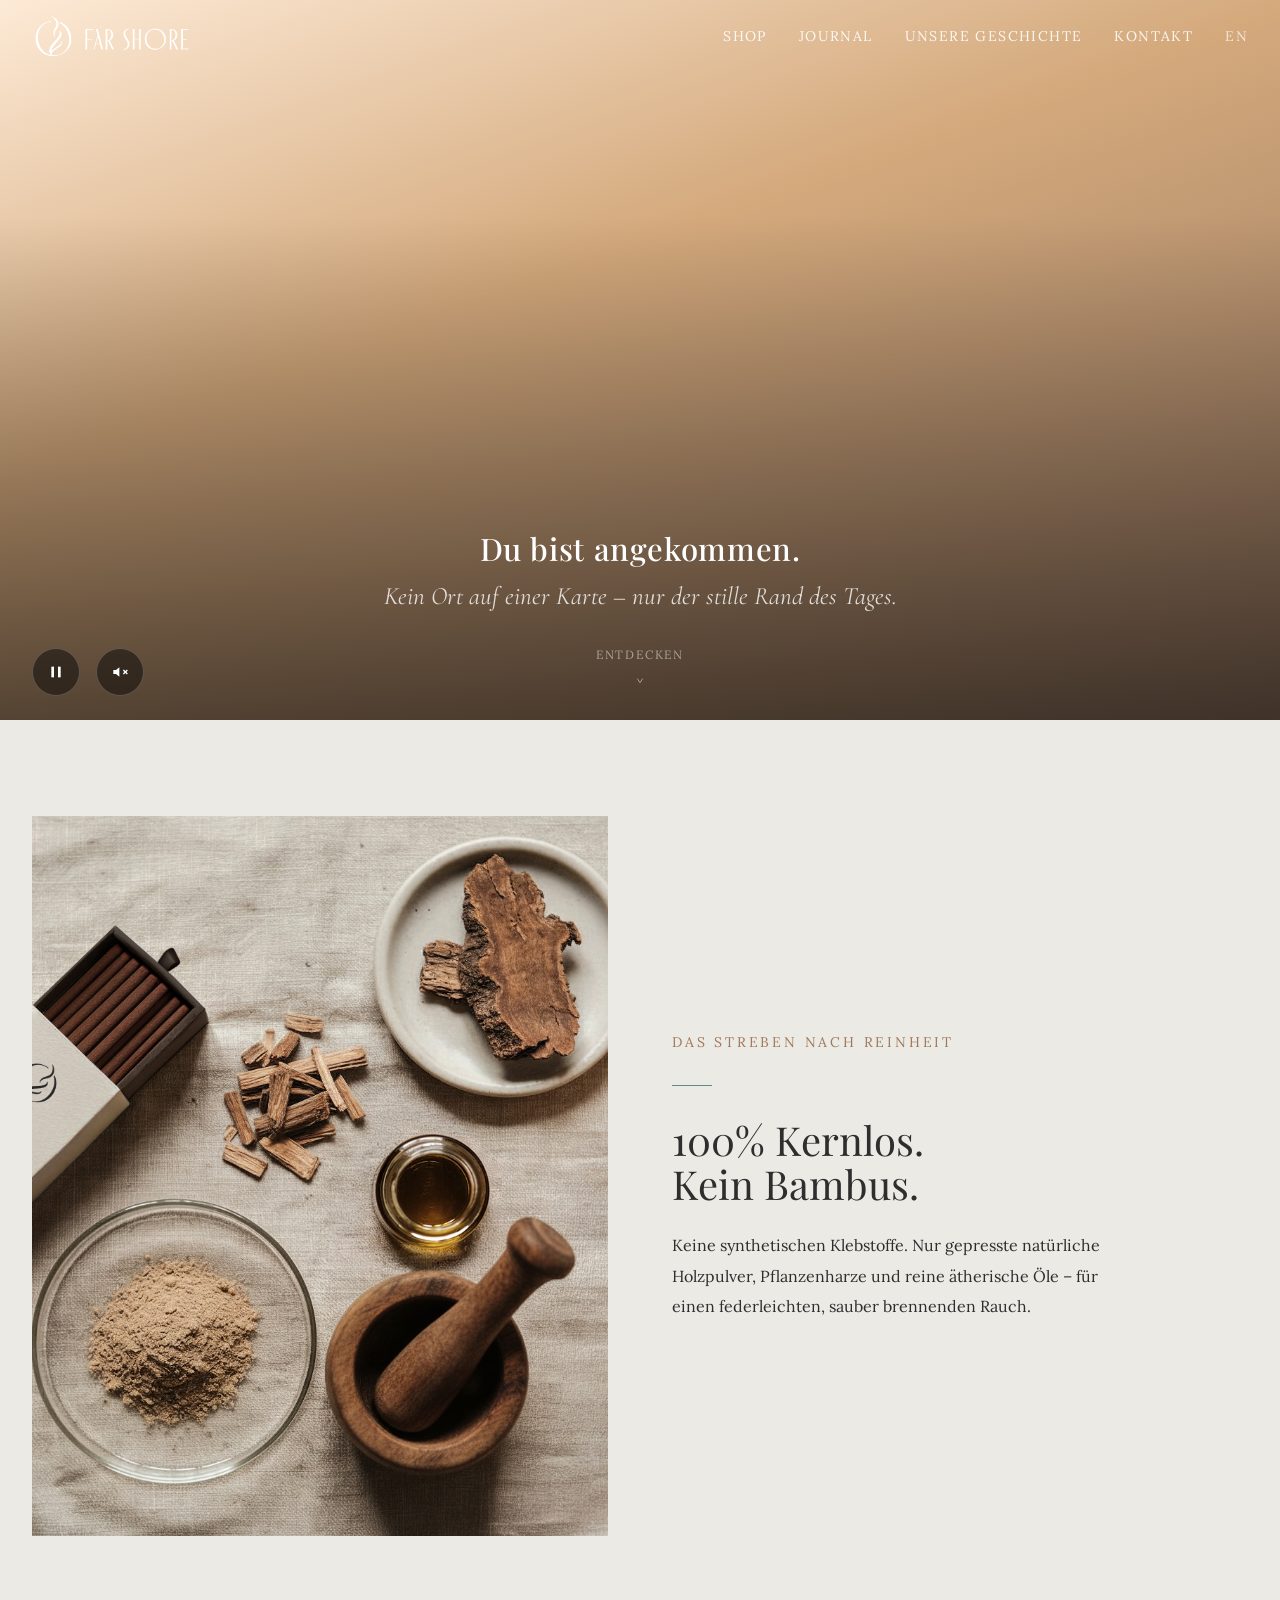
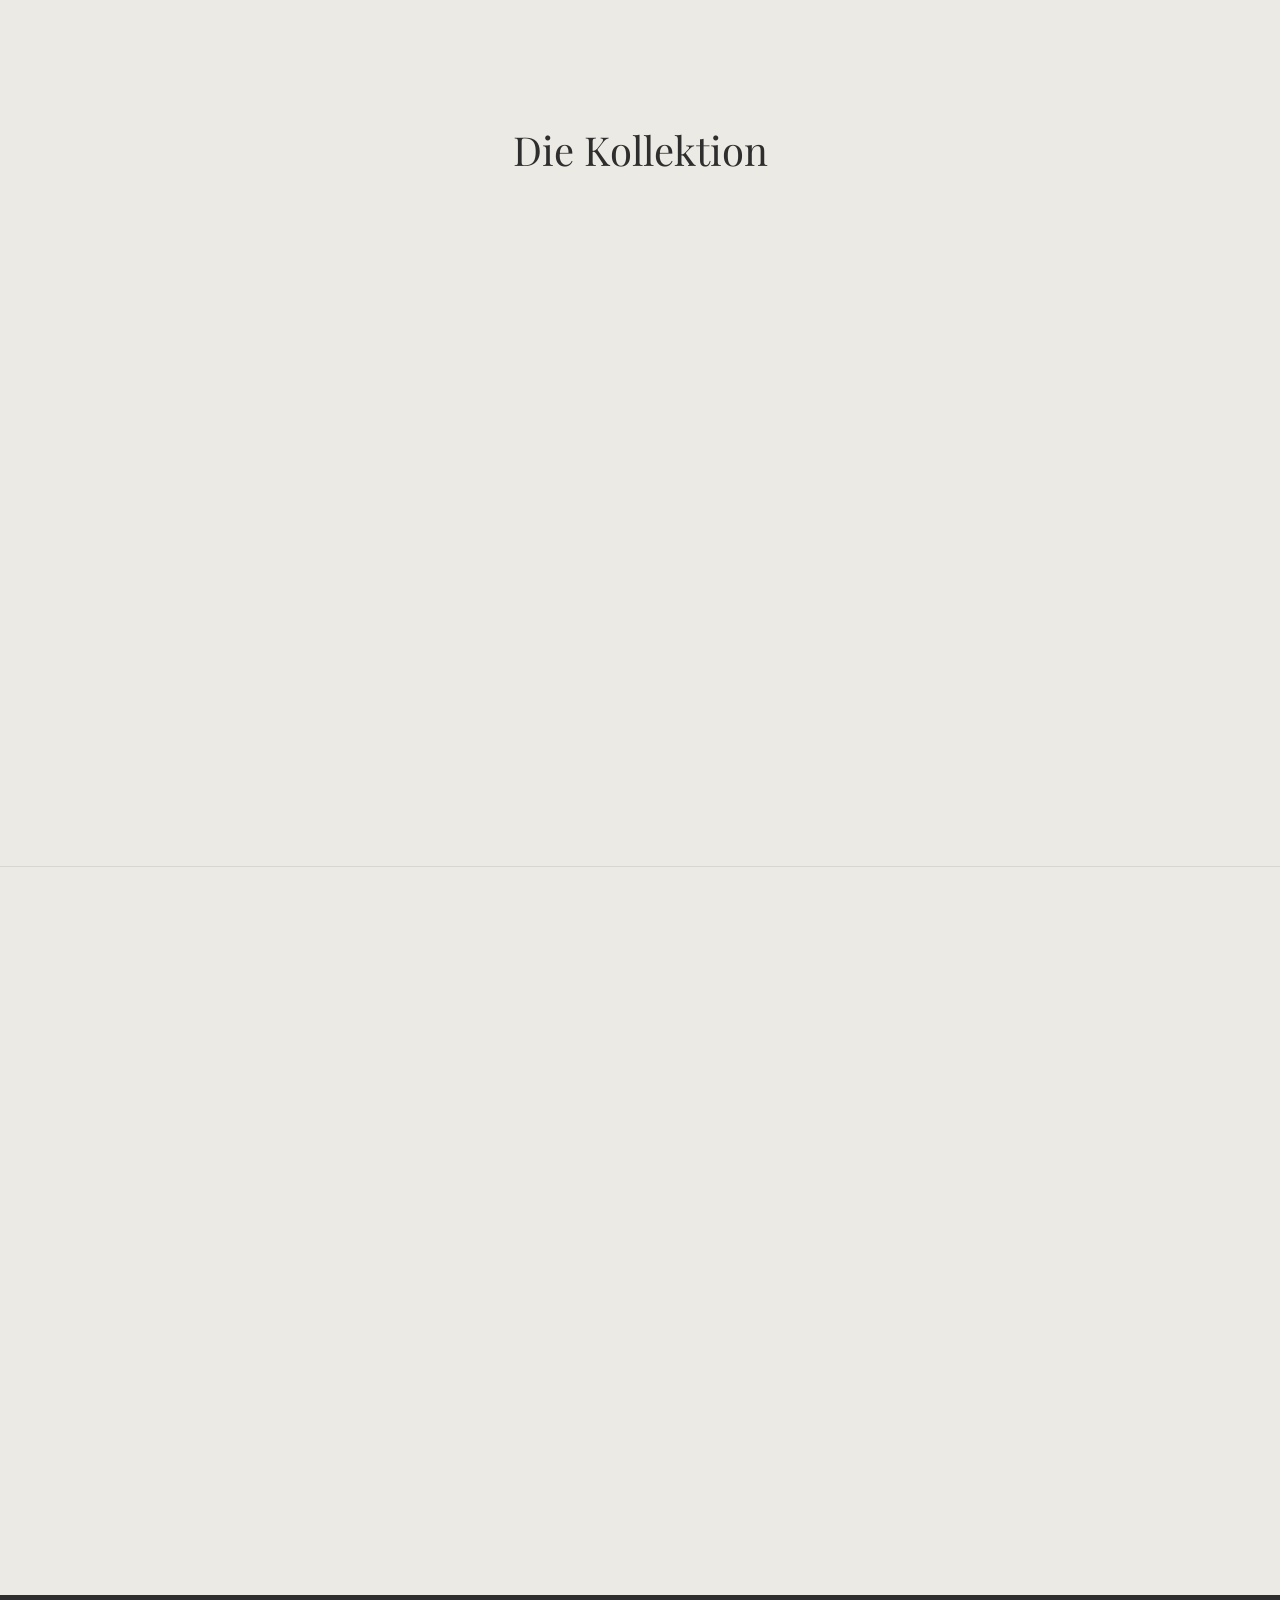
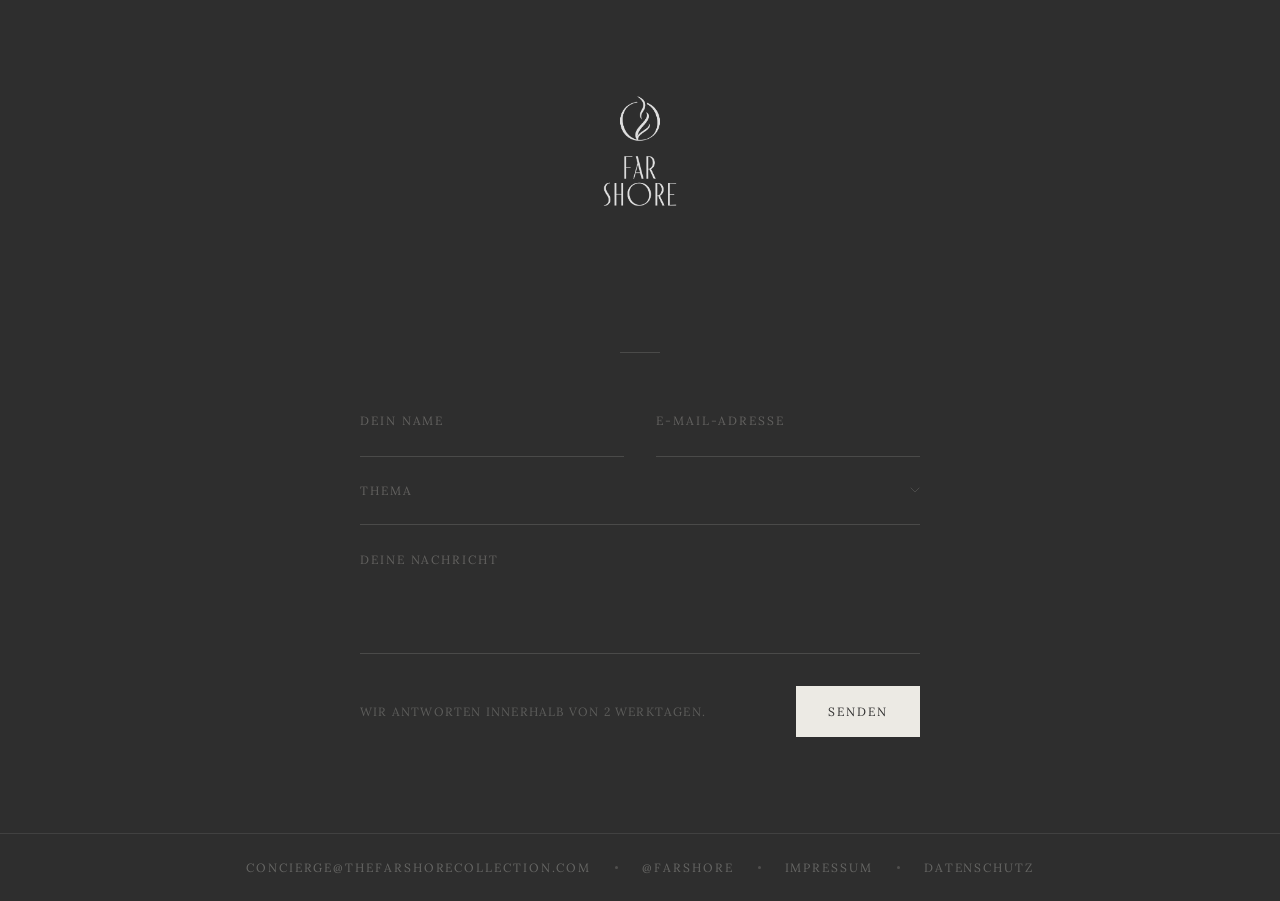
==== index.html @ d750b328 "Initial commit: The Far Shore Collection website Co-Authored-By: Claude Opus 5.5 <noreply@anthropic." ====
<!DOCTYPE html>
<html lang="de">
<head>
  <meta charset="UTF-8">
  <meta name="viewport" content="width=device-width, initial-scale=1.0">
  <meta name="description" content="Far Shore — Erstklassiges kernloses Naturräucherwerk. Eine 30-minütige Auszeit für den Geist.">
  <title>Far Shore — Luxus Naturräucherwerk</title>

  <!-- Favicon -->
  <link rel="icon" type="image/png" href="/images/logo/logo_symbol.png">

  <!-- Fonts -->
  <link rel="preconnect" href="https://fonts.googleapis.com">
  <link rel="preconnect" href="https://fonts.gstatic.com" crossorigin>
  <link href="https://fonts.googleapis.com/css2?family=Playfair+Display:ital,wght@0,400;0,500;1,400&family=Cormorant+Garamond:ital,wght@0,300;1,300;1,400&family=Lora:ital,wght@0,400;0,500;1,400&display=swap" rel="stylesheet">

  <!-- CSS -->
  <link rel="stylesheet" href="/css/reset.css">
  <link rel="stylesheet" href="/css/tokens.css">
  <link rel="stylesheet" href="/css/typography.css">
  <link rel="stylesheet" href="/css/layout.css">
  <link rel="stylesheet" href="/css/animations.css">
  <link rel="stylesheet" href="/css/nav.css?v=4">
  <link rel="stylesheet" href="/css/hero.css">
  <link rel="stylesheet" href="/css/ritual.css">
  <link rel="stylesheet" href="/css/collection.css">
  <link rel="stylesheet" href="/css/journal.css">
  <link rel="stylesheet" href="/css/contact.css">
  <link rel="stylesheet" href="/css/footer.css">
</head>
<body>

  <!-- ─────────────────────────────────────────
       NAV
  ───────────────────────────────────────── -->
  <nav class="site-nav" role="navigation" data-i18n-aria="nav.shop" aria-label="Hauptnavigation">
    <div class="site-nav__inner">
      <a href="/" class="site-nav__wordmark" aria-label="Far Shore home">
        <img src="/images/logo/logo_horizontal.png" alt="Far Shore" class="site-nav__logo">
      </a>

      <ul class="site-nav__links" role="list">
        <li><a class="site-nav__link" data-scroll-to="collection" data-i18n="nav.shop">Shop</a></li>
        <li><a class="site-nav__link" data-scroll-to="journal" data-i18n="nav.journal">Journal</a></li>
        <li><a class="site-nav__link" data-scroll-to="ritual" data-i18n="nav.story">Unsere Geschichte</a></li>
        <li><a class="site-nav__link" data-scroll-to="contact" data-i18n="nav.contact">Kontakt</a></li>
        <li><button class="lang-toggle" id="langToggle">EN</button></li>
      </ul>

      <button class="site-nav__hamburger" data-i18n-aria="nav.open" aria-label="Menü öffnen" aria-expanded="false">
        <span></span>
        <span></span>
        <span></span>
      </button>
    </div>
  </nav>

  <!-- Mobile overlay menu -->
  <div class="site-nav__overlay" role="dialog" aria-modal="true" aria-label="Navigationsmenü">
    <button class="site-nav__overlay-close" data-i18n-aria="nav.close" aria-label="Menü schließen">&times;</button>
    <nav>
      <a href="#collection" class="site-nav__overlay-link" data-i18n="nav.shop">Shop</a>
      <a href="#journal" class="site-nav__overlay-link" data-i18n="nav.journal">Journal</a>
      <a href="#ritual" class="site-nav__overlay-link" data-i18n="nav.story">Unsere Geschichte</a>
      <a href="#contact" class="site-nav__overlay-link" data-i18n="nav.contact">Kontakt</a>
    </nav>
    <button class="lang-toggle lang-toggle--overlay" id="langToggleOverlay">EN</button>
  </div>


  <!-- ─────────────────────────────────────────
       HERO
  ───────────────────────────────────────── -->
  <section class="hero" aria-label="Hero">

    <video
      class="hero__video"
      autoplay
      muted
      playsinline
      aria-hidden="true"
    >
      <source src="/video/home.mp4" type="video/mp4">
    </video>

    <!-- Fallback gradient shown when no video -->
    <div class="hero__video-fallback" aria-hidden="true"></div>

    <!-- Video controls — bottom left -->
    <div class="hero__controls">
      <button class="hero__ctrl-btn" id="heroPlay" data-i18n-aria="hero.play.aria" aria-label="Video pausieren">
        <!-- Play icon (shown when paused) -->
        <svg class="hero__ctrl-icon hero__ctrl-icon--play" viewBox="0 0 24 24" fill="currentColor" aria-hidden="true">
          <polygon points="6,4 20,12 6,20"/>
        </svg>
        <!-- Pause icon (shown when playing) -->
        <svg class="hero__ctrl-icon hero__ctrl-icon--pause" viewBox="0 0 24 24" fill="currentColor" aria-hidden="true">
          <rect x="5" y="4" width="4" height="16"/><rect x="15" y="4" width="4" height="16"/>
        </svg>
      </button>
      <button class="hero__ctrl-btn" id="heroMute" data-i18n-aria="hero.mute.aria" aria-label="Ton einschalten">
        <!-- Muted icon (shown when muted) -->
        <svg class="hero__ctrl-icon hero__ctrl-icon--muted" viewBox="0 0 24 24" fill="none" stroke="currentColor" stroke-width="2" aria-hidden="true">
          <polygon points="11,5 6,9 2,9 2,15 6,15 11,19" fill="currentColor" stroke="none"/>
          <line x1="23" y1="9" x2="17" y2="15"/><line x1="17" y1="9" x2="23" y2="15"/>
        </svg>
        <!-- Unmuted icon (shown when sound is on) -->
        <svg class="hero__ctrl-icon hero__ctrl-icon--unmuted" viewBox="0 0 24 24" fill="none" stroke="currentColor" stroke-width="2" aria-hidden="true">
          <polygon points="11,5 6,9 2,9 2,15 6,15 11,19" fill="currentColor" stroke="none"/>
          <path d="M15.54 8.46a5 5 0 0 1 0 7.07"/><path d="M19.07 4.93a10 10 0 0 1 0 14.14"/>
        </svg>
      </button>
    </div>

    <!-- Text content — bottom of video -->
    <div class="hero__content">
      <h1 class="hero__headline" data-i18n="hero.headline">Du bist angekommen.</h1>
      <p class="hero__poetry" data-i18n="hero.poetry">
        Kein Ort auf einer Karte – nur der stille Rand des Tages.
      </p>
      <a href="#collection" class="hero__scroll-down" data-i18n-aria="hero.scroll.aria" aria-label="Zur Kollektion scrollen">
        <span data-i18n="hero.scroll">Entdecken</span>
        <svg viewBox="0 0 16 24" stroke-width="1.5" fill="none" stroke="currentColor" aria-hidden="true">
          <polyline points="4,10 8,16 12,10"/>
        </svg>
      </a>
    </div>

  </section>


  <!-- ─────────────────────────────────────────
       THE RITUAL
  ───────────────────────────────────────── -->
  <section class="ritual" id="ritual" aria-label="Das Ritual">
    <div class="ritual__inner">

      <!-- Left: parallax image -->
      <div class="ritual__image-wrap reveal reveal--left">
        <img class="ritual__image-base" src="/images/home/ritual-box.jpg" alt="Far Shore ingredient transparency">
      </div>

      <!-- Right: text -->
      <div class="ritual__text reveal reveal--right">
        <span class="ritual__label" data-i18n="ritual.label">Das Streben nach Reinheit</span>
        <div class="ritual__divider" aria-hidden="true"></div>
        <h2 class="ritual__heading" data-i18n="ritual.heading">100% Kernlos.<br>Kein Bambus.</h2>
        <p class="ritual__body" data-i18n="ritual.body">
          Keine synthetischen Klebstoffe. Nur gepresste natürliche Holzpulver,
          Pflanzenharze und reine ätherische Öle – für einen federleichten,
          sauber brennenden Rauch.
        </p>
      </div>

    </div>
  </section>


  <!-- ─────────────────────────────────────────
       THE COLLECTION
  ───────────────────────────────────────── -->
  <section class="collection" id="collection" aria-label="Die Kollektion">
    <div class="collection__inner">
      <h2 class="section-heading reveal" data-i18n="collection.heading">Die Kollektion</h2>

      <div class="collection__grid stagger">

        <!-- Dune -->
        <article class="product-card reveal">
          <div class="product-card__image-wrap">
            <img src="/images/products/dune.jpg" alt="Dune">
          </div>
          <div class="product-card__body">
            <h3 class="product-card__name">Dune</h3>
            <p class="product-card__notes" data-i18n="product.dune.notes">Sandelholz, Agarholz &amp; Rose</p>
            <a class="product-card__cta" href="https://www.amazon.de/dp/B0HKR51VRP" target="_blank" rel="noopener noreferrer" data-i18n="product.add_to_cart">Bei Amazon ansehen</a>
          </div>
        </article>

        <!-- Driftwood -->
        <article class="product-card reveal">
          <div class="product-card__image-wrap">
            <img src="/images/products/driftwood.jpg" alt="Driftwood">
          </div>
          <div class="product-card__body">
            <h3 class="product-card__name">Driftwood</h3>
            <p class="product-card__notes" data-i18n="product.driftwood.notes">Zeder &amp; Vetiver</p>
            <a class="product-card__cta" href="https://www.amazon.de/dp/B0HK24SSRL" target="_blank" rel="noopener noreferrer" data-i18n="product.add_to_cart">Bei Amazon ansehen</a>
          </div>
        </article>

        <!-- Estuary -->
        <article class="product-card reveal">
          <div class="product-card__image-wrap">
            <img src="/images/products/estuary.jpg" alt="Estuary">
          </div>
          <div class="product-card__body">
            <h3 class="product-card__name">Estuary</h3>
            <p class="product-card__notes" data-i18n="product.estuary.notes">Kamille, Lavendel &amp; Vetiver</p>
            <!-- TODO: replace with the Estuary product listing once live -->
            <a class="product-card__cta" href="https://www.amazon.de" target="_blank" rel="noopener noreferrer" data-i18n="product.add_to_cart">Bei Amazon ansehen</a>
          </div>
        </article>

        <!-- Mist -->
        <article class="product-card reveal">
          <div class="product-card__image-wrap">
            <img src="/images/products/mist.jpg" alt="Mist">
          </div>
          <div class="product-card__body">
            <h3 class="product-card__name">Mist</h3>
            <p class="product-card__notes" data-i18n="product.mist.notes">Wermut, Bergamotte &amp; Sandelholz</p>
            <a class="product-card__cta" href="https://www.amazon.de/dp/B0HKRL8SJ6" target="_blank" rel="noopener noreferrer" data-i18n="product.add_to_cart">Bei Amazon ansehen</a>
          </div>
        </article>

      </div>
    </div>
  </section>


  <!-- ─────────────────────────────────────────
       THE JOURNAL
  ───────────────────────────────────────── -->
  <section class="journal" id="journal" aria-label="Journal">
    <div class="journal__inner">
      <h2 class="section-heading reveal" data-i18n="journal.heading">Notizen von der Küste</h2>

      <div class="journal__grid stagger">

        <!-- Card 1 — Brand story -->
        <article class="journal-card reveal">
          <div class="journal-card__image-wrap">
            <img src="/images/journal/die-ferne-kueste/hero.jpg" alt="Die ferne Küste">
          </div>
          <div class="journal-card__body">
            <h3 class="journal-card__title" data-i18n="journal.card1.title">Die ferne Küste: Die Geschichte hinter Far Shore</h3>
            <p class="journal-card__excerpt" data-i18n="journal.card1.excerpt">
              Ein verbannter Dichter, eine Insel am Rand der Welt und der Rauch, der ihn heimbrachte...
            </p>
            <a href="/journal/die-ferne-kueste/" class="journal-card__read-more" data-i18n="journal.read_more">Weiterlesen &rarr;</a>
          </div>
        </article>

        <!-- Card 2 — Value proposition -->
        <article class="journal-card reveal">
          <div class="journal-card__image-wrap">
            <img src="/images/journal/kernloses-raeucherwerk/inline-1.jpg" alt="Kernlos. Botanisch.">
          </div>
          <div class="journal-card__body">
            <h3 class="journal-card__title" data-i18n="journal.card2.title">Kernlos. Botanisch.</h3>
            <p class="journal-card__excerpt" data-i18n="journal.card2.excerpt">
              Was in einem Far Shore Räucherstäbchen steckt – und was nicht. Kein Bambus, kein DPG, keine synthetischen Duftöle...
            </p>
            <a href="/journal/kernloses-raeucherwerk/" class="journal-card__read-more" data-i18n="journal.read_more">Weiterlesen &rarr;</a>
          </div>
        </article>

        <!-- Card 3 — Heritage & craftsmanship -->
        <article class="journal-card reveal">
          <div class="journal-card__image-wrap">
            <img src="/images/journal/handwerk-raeucherwerk/hero.jpg" alt="Handwerk">
          </div>
          <div class="journal-card__body">
            <h3 class="journal-card__title" data-i18n="journal.card3.title">Die Kunst des langsamen Räucherwerks</h3>
            <p class="journal-card__excerpt" data-i18n="journal.card3.excerpt">
              Gepresst, von Hand in ätherische Öle getaucht und langsam an der Luft gereift. So entsteht ein Far Shore Stäbchen...
            </p>
            <a href="/journal/handwerk-raeucherwerk/" class="journal-card__read-more" data-i18n="journal.read_more">Weiterlesen &rarr;</a>
          </div>
        </article>

        <!-- Card 4 — The ritual -->
        <article class="journal-card reveal">
          <div class="journal-card__image-wrap">
            <img src="/images/journal/far-shore-ritual/hero.jpg" alt="Das Far Shore Ritual">
          </div>
          <div class="journal-card__body">
            <h3 class="journal-card__title" data-i18n="journal.card4.title">Das Far Shore Ritual</h3>
            <p class="journal-card__excerpt" data-i18n="journal.card4.excerpt">
              Eine Landschaft wählen, sie bewahren, sie entzünden. Vier Schritte zu einem 30-minütigen Ritual...
            </p>
            <a href="/journal/far-shore-ritual/" class="journal-card__read-more" data-i18n="journal.read_more">Weiterlesen &rarr;</a>
          </div>
        </article>

      </div>
    </div>
  </section>


  <!-- ─────────────────────────────────────────
       CONTACT
  ───────────────────────────────────────── -->
  <section class="contact" id="contact" aria-label="Kontakt">
    <div class="contact__inner">

      <img src="/images/logo/logo_vertical.png" alt="Far Shore" class="contact__logo">

      <h2 class="contact__headline reveal" data-i18n="contact.headline">Erreiche das Ufer.</h2>
      <p class="contact__poetry reveal" data-i18n="contact.poetry">Wir lesen jede Nachricht. Wir antworten mit Sorgfalt.</p>

      <div class="contact__divider" aria-hidden="true"></div>

      <form class="contact__form" id="contactForm" novalidate>

        <div class="contact__hp" aria-hidden="true">
          <input type="text" name="_honey" tabindex="-1" autocomplete="off">
        </div>

        <div class="contact__row">
          <div class="contact__field">
            <input type="text" name="name"
              data-i18n-placeholder="contact.name.placeholder"
              placeholder="Dein Name" required autocomplete="name">
          </div>
          <div class="contact__field">
            <input type="email" name="email"
              data-i18n-placeholder="contact.email.placeholder"
              placeholder="E-Mail-Adresse" required autocomplete="email">
          </div>
        </div>

        <div class="contact__field" style="position:relative;">
          <select name="topic" id="topicSelect" required>
            <option value="" disabled selected data-i18n="contact.topic.default">Thema</option>
            <option value="order" data-i18n="contact.topic.order">Bestellanfrage</option>
            <option value="wholesale" data-i18n="contact.topic.wholesale">Großhandel &amp; Händler</option>
            <option value="press" data-i18n="contact.topic.press">Presse &amp; Zusammenarbeit</option>
            <option value="general" data-i18n="contact.topic.general">Allgemeines</option>
          </select>
          <svg class="contact__select-arrow" width="10" height="6" viewBox="0 0 10 6" fill="none" aria-hidden="true">
            <path d="M1 1L5 5L9 1" stroke="rgba(236,234,228,0.5)" stroke-width="1" stroke-linecap="round"/>
          </svg>
        </div>

        <div class="contact__field">
          <textarea name="message"
            data-i18n-placeholder="contact.msg.placeholder"
            placeholder="Deine Nachricht" required></textarea>
        </div>

        <div class="contact__actions">
          <span class="contact__note" data-i18n="contact.note">Wir antworten innerhalb von 2 Werktagen.</span>
          <button type="submit" class="contact__submit" data-i18n="contact.submit">Senden</button>
        </div>

      </form>

      <div class="contact__success" id="contactSuccess" aria-live="polite">
        <div class="contact__divider" style="margin-inline:auto;"></div>
        <p data-i18n="contact.success">Deine Nachricht ist unterwegs.<br>
        <span style="opacity:0.5; font-size:var(--text-base);">Wir melden uns in Kürze.</span></p>
      </div>

    </div>
  </section>


  <footer class="slim-footer" id="footer" role="contentinfo">
    <div class="slim-footer__inner">
      <a href="mailto:concierge@thefarshorecollection.com" class="slim-footer__link">concierge@thefarshorecollection.com</a>
      <div class="slim-footer__dot" aria-hidden="true"></div>
      <a href="https://instagram.com" target="_blank" rel="noopener" class="slim-footer__link">@farshore</a>
      <div class="slim-footer__dot" aria-hidden="true"></div>
      <a href="/impressum/" class="slim-footer__link">Impressum</a>
      <div class="slim-footer__dot" aria-hidden="true"></div>
      <a href="/datenschutz/" class="slim-footer__link">Datenschutz</a>
    </div>
  </footer>


  <!-- JS -->
  <script type="module" src="/js/i18n.js"></script>
  <script type="module" src="/js/scrollTo.js"></script>
  <script type="module">
    const form = document.getElementById('contactForm');
    const success = document.getElementById('contactSuccess');
    const select = document.getElementById('topicSelect');

    if (select) {
      select.addEventListener('change', () => {
        select.classList.toggle('has-value', select.value !== '');
      });
    }

    if (form) {
      form.addEventListener('submit', (e) => {
        e.preventDefault();
        const name = form.name.value.trim();
        const email = form.email.value.trim();
        const message = form.message.value.trim();
        if (!name || !email || !message) return;

        form.style.opacity = '0';
        form.style.transition = 'opacity 0.6s ease';
        setTimeout(() => {
          form.style.display = 'none';
          success.classList.add('is-visible');
        }, 600);
      });
    }
  </script>
  <script type="module">
    const heroVideo = document.querySelector('.hero__video');
    const playBtn   = document.getElementById('heroPlay');
    const muteBtn   = document.getElementById('heroMute');

    if (heroVideo) {
      heroVideo.addEventListener('ended', () => {
        playBtn?.classList.add('is-paused');
        setTimeout(() => {
          heroVideo.currentTime = 0;
          heroVideo.play();
          playBtn?.classList.remove('is-paused');
        }, 10000);
      });
    }

    if (heroVideo && playBtn && muteBtn) {
      playBtn.addEventListener('click', () => {
        if (heroVideo.paused) {
          heroVideo.play();
          playBtn.classList.remove('is-paused');
        } else {
          heroVideo.pause();
          playBtn.classList.add('is-paused');
        }
      });

      muteBtn.addEventListener('click', () => {
        if (heroVideo.muted) {
          heroVideo.muted = false;
          muteBtn.classList.add('is-unmuted');
        } else {
          heroVideo.muted = true;
          muteBtn.classList.remove('is-unmuted');
        }
      });
    }
  </script>
  <script type="module" src="/js/nav.js"></script>
  <script type="module" src="/js/parallax.js"></script>
  <script type="module" src="/js/scroll-reveal.js"></script>

</body>
</html>
---- css/tokens.css ----
/* tokens.css — Far Shore Design Tokens */
:root {
  /* ── Core Colors ── */
  --color-sand:       #ECEAE4;
  --color-charcoal:   #2E2E2E;
  --color-sand-text:  #ECEAE4;

  /* ── Accent Colors ── */
  --color-teal:       #5B8C8A;
  --color-earth:      #A0785A;
  --color-gold:       #C9A96E;
  --color-eggshell:   #F5F0E6;

  /* ── Hero palette ── */
  --color-hero-warm:  #FDEAD6;

  /* ── Typography ── */
  --font-heading:  'Playfair Display', 'Georgia', serif;
  --font-poetry:   'Cormorant Garamond', 'Georgia', serif;
  --font-body:     'Lora', 'Georgia', serif;

  /* ── Type Scale ── */
  --text-xs:   0.75rem;
  --text-sm:   0.875rem;
  --text-base: 1rem;
  --text-md:   1.25rem;
  --text-lg:   1.75rem;
  --text-xl:   2.5rem;
  --text-2xl:  4rem;
  --text-3xl:  6rem;

  --leading-tight:  1.1;
  --leading-normal: 1.6;
  --leading-loose:  1.9;

  /* ── Spacing ── */
  --space-2:   0.5rem;
  --space-4:   1rem;
  --space-6:   1.5rem;
  --space-8:   2rem;
  --space-12:  3rem;
  --space-16:  4rem;
  --space-24:  6rem;
  --space-32:  8rem;

  /* ── Layout ── */
  --container-max:   1280px;
  --nav-height:      72px;

  /* ── Responsive Breakpoints ── */
  --bp-sm:   480px;
  --bp-md:   768px;
  --bp-lg:   1080px;
  --bp-xl:   1440px;

  /* ── Motion ── */
  --ease-soft:          cubic-bezier(0.25, 0.1, 0.25, 1);
  --ease-out:           cubic-bezier(0, 0, 0.2, 1);
  --duration-fast:      200ms;
  --duration-base:      500ms;
  --duration-slow:      900ms;
  --duration-cinematic: 1400ms;
}
---- css/typography.css ----
/* typography.css — Far Shore */

body {
  font-family: var(--font-body);
  font-size: var(--text-base);
  color: var(--color-charcoal);
  line-height: var(--leading-normal);
}

h1, h2, h3 {
  font-family: var(--font-heading);
  line-height: var(--leading-tight);
  font-weight: 400;
}

h1 { font-size: var(--text-2xl); }
h2 { font-size: var(--text-xl); }
h3 { font-size: var(--text-lg); }

.text-poetry {
  font-family: var(--font-poetry);
  font-style: italic;
  font-size: var(--text-md);
  line-height: var(--leading-loose);
}

.text-label {
  font-family: var(--font-body);
  font-size: var(--text-sm);
  text-transform: uppercase;
  letter-spacing: 0.2em;
  color: var(--color-earth);
}

.text-xs  { font-size: var(--text-xs); }
.text-sm  { font-size: var(--text-sm); }
.text-md  { font-size: var(--text-md); }
.text-lg  { font-size: var(--text-lg); }
.text-xl  { font-size: var(--text-xl); }
.text-2xl { font-size: var(--text-2xl); }

@media (max-width: 768px) {
  h1 { font-size: var(--text-xl); }
  h2 { font-size: var(--text-lg); }
}

@media (max-width: 480px) {
  h1 { font-size: var(--text-lg); }
}
---- css/layout.css ----
/* layout.css — Far Shore */

.container {
  width: 100%;
  max-width: var(--container-max);
  margin-inline: auto;
  padding-inline: var(--space-8);
}

section {
  background: var(--color-sand);
}

.section-heading {
  text-align: center;
  font-family: var(--font-heading);
  font-size: var(--text-xl);
  font-weight: 400;
  margin-bottom: var(--space-12);
  color: var(--color-charcoal);
}

@media (max-width: 768px) {
  .container {
    padding-inline: var(--space-6);
  }
}

@media (max-width: 480px) {
  .container {
    padding-inline: var(--space-4);
  }
}
---- css/animations.css ----
/* animations.css — Far Shore */

/* Page fade-in */
body {
  animation: pageFadeIn var(--duration-cinematic) var(--ease-out) both;
}

@keyframes pageFadeIn {
  from { opacity: 0; }
  to   { opacity: 1; }
}

/* Scroll reveal base state */
.reveal {
  opacity: 0;
  transform: translateY(24px);
  transition: opacity var(--duration-slow) var(--ease-out),
              transform var(--duration-slow) var(--ease-out);
}

.reveal.is-visible {
  opacity: 1;
  transform: translateY(0);
}

/* Reveal from right */
.reveal--right {
  transform: translateX(30px);
  opacity: 0;
  transition: opacity var(--duration-slow) var(--ease-out),
              transform var(--duration-slow) var(--ease-out);
}

.reveal--right.is-visible {
  transform: translateX(0);
  opacity: 1;
}

/* Reveal from left */
.reveal--left {
  transform: translateX(-30px);
  opacity: 0;
  transition: opacity var(--duration-slow) var(--ease-out),
              transform var(--duration-slow) var(--ease-out);
}

.reveal--left.is-visible {
  transform: translateX(0);
  opacity: 1;
}

/* Stagger delays — apply to parent container */
.stagger > *:nth-child(1) { transition-delay: 0ms; }
.stagger > *:nth-child(2) { transition-delay: 150ms; }
.stagger > *:nth-child(3) { transition-delay: 300ms; }
.stagger > *:nth-child(4) { transition-delay: 450ms; }

/* Reduce motion */
@media (prefers-reduced-motion: reduce) {
  body {
    animation: none;
  }

  .reveal,
  .reveal--right,
  .reveal--left {
    opacity: 1;
    transform: none;
    transition: none;
  }
}
---- css/nav.css ----
/* nav.css — Far Shore */

.site-nav {
  position: fixed;
  top: 0;
  left: 0;
  width: 100%;
  height: var(--nav-height);
  z-index: 100;
  background: transparent;
  transition: background var(--duration-base) var(--ease-out),
              box-shadow var(--duration-base) var(--ease-out);
  display: flex;
  align-items: center;
}

.site-nav--scrolled {
  background: var(--color-sand);
  box-shadow: 0 1px 0 rgba(46, 46, 46, 0.1);
}

.site-nav__inner {
  display: flex;
  align-items: center;
  justify-content: space-between;
  width: 100%;
  max-width: var(--container-max);
  margin-inline: auto;
  padding-inline: var(--space-8);
}

.site-nav__wordmark {
  display: flex;
  align-items: center;
  transition: opacity var(--duration-fast) var(--ease-out);
}

.site-nav__wordmark:hover {
  opacity: 0.8;
}

.site-nav__logo {
  height: 48px;
  width: auto;
  display: block;
  transition: filter var(--duration-base) var(--ease-out);
}

/* Invert logo to white when nav is transparent over dark hero video */
.site-nav:not(.site-nav--scrolled) .site-nav__logo {
  filter: brightness(0) invert(1);
}

.site-nav__links {
  display: flex;
  gap: var(--space-8);
  align-items: center;
  margin-left: auto;
}

.site-nav__link {
  font-family: var(--font-body);
  font-size: var(--text-sm);
  text-transform: uppercase;
  letter-spacing: 0.1em;
  color: var(--color-charcoal);
  transition: opacity var(--duration-fast) var(--ease-out);
}

.site-nav__link:hover {
  opacity: 0.6;
}

.site-nav:not(.site-nav--scrolled) .site-nav__link {
  color: rgba(255, 255, 255, 0.9);
}

.site-nav:not(.site-nav--scrolled) .site-nav__link:hover {
  opacity: 0.7;
}

/* Hamburger */
.site-nav__hamburger {
  display: none;
  flex-direction: column;
  gap: 5px;
  width: 24px;
  min-width: 44px;
  min-height: 44px;
  cursor: pointer;
  padding: var(--space-2);
  align-items: center;
  justify-content: center;
}

.site-nav__hamburger span {
  display: block;
  width: 100%;
  height: 1.5px;
  background: var(--color-charcoal);
  transition: transform var(--duration-base) var(--ease-out),
              opacity var(--duration-fast) var(--ease-out);
}

.site-nav:not(.site-nav--scrolled) .site-nav__hamburger span {
  background: #fff;
}

/* Mobile overlay */
.site-nav__overlay {
  display: none;
  position: fixed;
  inset: 0;
  background: var(--color-sand);
  z-index: 99;
  flex-direction: column;
  align-items: center;
  justify-content: center;
  opacity: 0;
  transition: opacity var(--duration-base) var(--ease-out);
}

.site-nav__overlay.is-open {
  display: flex;
  opacity: 1;
}

/* Nav links stack inside overlay */
.site-nav__overlay > nav {
  display: flex;
  flex-direction: column;
  align-items: center;
  gap: var(--space-8);
}

/* Hide hamburger when overlay is open */
.site-nav__overlay.is-open ~ .site-nav__inner .site-nav__hamburger,
body:has(.site-nav__overlay.is-open) .site-nav__hamburger {
  display: none;
}

.site-nav__overlay-link {
  font-family: var(--font-heading);
  font-size: var(--text-xl);
  font-weight: 400;
  color: var(--color-charcoal);
  letter-spacing: 0.05em;
  transition: opacity var(--duration-fast) var(--ease-out);
}

.site-nav__overlay-link:hover {
  opacity: 0.6;
}

.site-nav__overlay-close {
  position: absolute;
  top: var(--space-4);
  right: var(--space-6);
  font-size: var(--text-xl);
  color: var(--color-charcoal);
  line-height: 1;
  min-width: 44px;
  min-height: 44px;
  display: flex;
  align-items: center;
  justify-content: center;
}

/* ── Language toggle ── */
.lang-toggle {
  font-family: var(--font-body);
  font-size: var(--text-sm);
  text-transform: uppercase;
  letter-spacing: 0.1em;
  color: var(--color-charcoal);
  background: none;
  border: none;
  cursor: pointer;
  padding: 0;
  opacity: 0.5;
  transition: opacity var(--duration-fast) var(--ease-out);
}

.lang-toggle:hover {
  opacity: 1;
}

.site-nav:not(.site-nav--scrolled) .lang-toggle {
  color: rgba(255, 255, 255, 0.9);
  opacity: 0.8;
}

/* Mobile overlay variant */
.lang-toggle--overlay {
  margin-top: var(--space-8);
  font-size: var(--text-xl);
  font-family: var(--font-heading);
  opacity: 0.5;
}

@media (max-width: 768px) {
  .site-nav__links {
    display: none;
  }

  .site-nav__hamburger {
    display: flex;
  }

}

@media (max-width: 480px) {
  .site-nav__logo {
    height: 36px;
  }

  .site-nav__inner {
    padding-inline: var(--space-4);
  }
}
---- css/hero.css ----
/* hero.css — Far Shore */

.hero {
  position: relative;
  width: 100%;
  aspect-ratio: 16 / 9;
  min-height: 56vh;
  max-height: 100vh;
  overflow: hidden;
  background: #1a1610;
}

/* Fallback gradient — behind the video */
.hero__video-fallback {
  position: absolute;
  inset: 0;
  background: linear-gradient(
    160deg,
    var(--color-hero-warm) 0%,
    #D4A97C 40%,
    #8B6E5A 100%
  );
  z-index: 0;
}

/* Video above fallback */
.hero__video {
  position: absolute;
  inset: 0;
  width: 100%;
  height: 100%;
  object-fit: cover;
  z-index: 1;
}

/* Bottom gradient — makes text readable over video */
.hero::after {
  content: '';
  position: absolute;
  inset: 0;
  background: linear-gradient(
    to bottom,
    transparent 30%,
    rgba(0, 0, 0, 0.55) 100%
  );
  z-index: 2;
  pointer-events: none;
}

/* ── Text content — bottom center ── */
.hero__content {
  position: absolute;
  bottom: var(--space-8);
  left: 0;
  right: 0;
  z-index: 3;
  display: flex;
  flex-direction: column;
  align-items: center;
  text-align: center;
  gap: var(--space-2);
  padding-inline: var(--space-8);
  /* Full-width box (needed to center text) would otherwise sit on top of
     the hero__controls buttons and steal their clicks — only the actual
     link inside should be clickable. */
  pointer-events: none;
}

.hero__headline {
  font-family: var(--font-heading);
  font-size: 31px;
  font-weight: 500;
  color: #fff;
  line-height: var(--leading-tight);
  letter-spacing: 0.02em;
}

.hero__poetry {
  font-family: var(--font-poetry);
  font-style: italic;
  font-size: 25px;
  color: rgba(255, 255, 255, 0.8);
  line-height: var(--leading-loose);
  max-width: 800px;
  white-space: nowrap;
}

.hero__cta {
  display: inline-flex;
  align-items: center;
  gap: var(--space-4);
  padding: var(--space-4) var(--space-8);
  min-height: 44px;
  background: transparent;
  color: #fff;
  font-family: var(--font-body);
  font-size: var(--text-xs);
  text-transform: uppercase;
  letter-spacing: 0.18em;
  border: 1px solid rgba(255, 255, 255, 0.6);
  border-radius: 0;
  transition: background var(--duration-fast) var(--ease-out),
              border-color var(--duration-fast) var(--ease-out);
}

.hero__cta::after {
  content: '→';
  font-size: var(--text-sm);
  transition: transform var(--duration-fast) var(--ease-out);
}

.hero__cta:hover {
  background: rgba(255, 255, 255, 0.15);
  border-color: rgba(255, 255, 255, 0.9);
}

.hero__cta:hover::after {
  transform: translateX(4px);
}

/* Scroll-down arrow inside hero content */
.hero__scroll-down {
  display: flex;
  flex-direction: column;
  align-items: center;
  gap: var(--space-2);
  margin-top: var(--space-4);
  color: rgba(255, 255, 255, 0.5);
  font-family: var(--font-body);
  font-size: var(--text-xs);
  text-transform: uppercase;
  letter-spacing: 0.15em;
  animation: scrollBounce 2.4s var(--ease-soft) infinite;
  transition: color var(--duration-fast) var(--ease-out);
  pointer-events: auto;
}

.hero__scroll-down svg {
  width: 16px;
  height: 16px;
}

.hero__scroll-down:hover {
  color: rgba(255, 255, 255, 0.9);
}

/* ── Video controls — bottom left ── */
.hero__controls {
  position: absolute;
  bottom: var(--space-6);
  left: var(--space-8);
  z-index: 3;
  display: flex;
  gap: var(--space-4);
}

.hero__ctrl-btn {
  width: 48px;
  height: 48px;
  border-radius: 50%;
  background: rgba(0, 0, 0, 0.45);
  border: 1px solid rgba(255, 255, 255, 0.2);
  color: #fff;
  display: flex;
  align-items: center;
  justify-content: center;
  cursor: pointer;
  transition: background var(--duration-fast) var(--ease-out),
              border-color var(--duration-fast) var(--ease-out),
              transform var(--duration-fast) var(--ease-out);
  flex-shrink: 0;
}

.hero__ctrl-btn:hover {
  background: rgba(0, 0, 0, 0.65);
  border-color: rgba(255, 255, 255, 0.45);
}

.hero__ctrl-btn:active {
  transform: scale(0.92);
}

.hero__ctrl-icon {
  width: 16px;
  height: 16px;
  display: block;
}

/* Play button: video autoplays → show pause icon by default */
#heroPlay .hero__ctrl-icon--play   { display: none; }
#heroPlay .hero__ctrl-icon--pause  { display: block; }

#heroPlay.is-paused .hero__ctrl-icon--play  { display: block; }
#heroPlay.is-paused .hero__ctrl-icon--pause { display: none; }

/* Mute button: video starts muted → show muted (X) icon by default */
#heroMute .hero__ctrl-icon--muted   { display: block; }
#heroMute .hero__ctrl-icon--unmuted { display: none; }

#heroMute.is-unmuted .hero__ctrl-icon--muted   { display: none; }
#heroMute.is-unmuted .hero__ctrl-icon--unmuted { display: block; }

/* ── Scroll hint — bottom right ── */
.hero__scroll-hint {
  position: absolute;
  bottom: var(--space-6);
  right: var(--space-8);
  z-index: 3;
  display: flex;
  align-items: center;
  justify-content: center;
  color: rgba(255, 255, 255, 0.5);
  animation: scrollBounce 2.4s var(--ease-soft) infinite;
  cursor: pointer;
  transition: color var(--duration-fast) var(--ease-out);
}

.hero__scroll-hint:hover {
  color: rgba(255, 255, 255, 0.9);
}

.hero__scroll-hint svg {
  width: 18px;
  height: 18px;
  stroke: currentColor;
  fill: none;
  display: block;
}

@keyframes scrollBounce {
  0%, 100% { transform: translateY(0);   opacity: 0.4; }
  50%       { transform: translateY(6px); opacity: 0.8; }
}

/* ── Responsive ── */
@media (max-width: 768px) {
  .hero {
    aspect-ratio: unset;
    height: 80vh;
    min-height: 480px;
    max-height: none;
  }

  .hero__headline {
    font-size: var(--text-xl);
  }

  .hero__poetry {
    font-size: var(--text-base);
  }

  .hero__content {
    bottom: var(--space-12);
  }
}

@media (max-width: 480px) {
  .hero {
    height: 75vh;
    min-height: 400px;
  }

  .hero__headline {
    font-size: var(--text-lg);
  }

  .hero__content {
    padding-inline: var(--space-4);
    gap: var(--space-4);
    bottom: var(--space-16);
  }
}
---- css/ritual.css ----
/* ritual.css — Far Shore */

.ritual {
  background: var(--color-sand);
  padding-block: var(--space-24);
}

.ritual__inner {
  display: grid;
  grid-template-columns: 1fr 1fr;
  gap: var(--space-16);
  align-items: center;
  max-width: var(--container-max);
  margin-inline: auto;
  padding-inline: var(--space-8);
}

/* Parallax image stack */
.ritual__image-wrap {
  position: relative;
  aspect-ratio: 4 / 5;
  overflow: hidden;
}

.ritual__image-base,
.ritual__image-lid {
  position: absolute;
  inset: 0;
  width: 100%;
  height: 100%;
  object-fit: cover;
}

.ritual__image-lid {
  opacity: 0;
  transform: translateY(-20px);
  transition: opacity var(--duration-slow) var(--ease-out),
              transform var(--duration-slow) var(--ease-out);
}

/* Text side */
.ritual__text {
  display: flex;
  flex-direction: column;
  gap: var(--space-6);
}

.ritual__label {
  font-family: var(--font-body);
  font-size: var(--text-sm);
  text-transform: uppercase;
  letter-spacing: 0.2em;
  color: var(--color-earth);
}

.ritual__heading {
  font-family: var(--font-heading);
  font-size: var(--text-xl);
  font-weight: 400;
  color: var(--color-charcoal);
  line-height: var(--leading-tight);
}

.ritual__body {
  font-family: var(--font-body);
  font-size: var(--text-base);
  color: var(--color-charcoal);
  line-height: var(--leading-loose);
  max-width: 440px;
}

.ritual__divider {
  width: 40px;
  height: 1px;
  background: var(--color-teal);
  margin-block: var(--space-2);
}

@media (max-width: 768px) {
  .ritual__inner {
    grid-template-columns: 1fr;
    gap: var(--space-12);
  }

  .ritual__image-wrap {
    max-width: 480px;
    margin-inline: auto;
  }

  .ritual__text {
    text-align: center;
    align-items: center;
  }

  .ritual__body {
    max-width: 100%;
  }
}
---- css/collection.css ----
/* collection.css — Far Shore */

.collection {
  background: var(--color-sand);
  padding-block: var(--space-24);
}

.collection__inner {
  max-width: var(--container-max);
  margin-inline: auto;
  padding-inline: var(--space-8);
}

.collection__grid {
  display: grid;
  grid-template-columns: repeat(4, 1fr);
  gap: var(--space-6);
}

/* Product Card */
.product-card {
  background: var(--color-sand);
  border: 1px solid rgba(46, 46, 46, 0.15);
  transition: transform var(--duration-base) var(--ease-out),
              border-color var(--duration-base) var(--ease-out),
              box-shadow var(--duration-base) var(--ease-out);
  overflow: hidden;
}

.product-card:hover {
  transform: translateY(-6px);
  border-color: var(--color-gold);
  box-shadow: 0 12px 32px rgba(46, 46, 46, 0.08);
}

.product-card__image-wrap {
  overflow: hidden;
}

.product-card__image-wrap img {
  width: 100%;
  aspect-ratio: 4 / 5;
  object-fit: cover;
  transition: transform var(--duration-slow) var(--ease-out);
  display: block;
}

.product-card:hover .product-card__image-wrap img {
  transform: scale(1.04);
}

.product-card__body {
  padding: var(--space-6);
  display: flex;
  flex-direction: column;
  gap: var(--space-2);
}

.product-card__name {
  font-family: var(--font-heading);
  font-size: var(--text-md);
  font-weight: 400;
  color: var(--color-charcoal);
}

.product-card__notes {
  font-family: var(--font-body);
  font-size: var(--text-sm);
  color: rgba(46, 46, 46, 0.6);
  letter-spacing: 0.04em;
}

.product-card__cta {
  display: inline-block;
  margin-top: var(--space-4);
  padding: var(--space-4) var(--space-4);
  min-height: 44px;
  line-height: 1;
  font-family: var(--font-body);
  font-size: var(--text-xs);
  text-transform: uppercase;
  letter-spacing: 0.12em;
  color: var(--color-charcoal);
  border: 1px solid rgba(46, 46, 46, 0.3);
  transition: background var(--duration-fast) var(--ease-out),
              color var(--duration-fast) var(--ease-out),
              border-color var(--duration-fast) var(--ease-out);
  border-radius: 0;
  align-self: flex-start;
}

.product-card__cta:hover {
  background: var(--color-charcoal);
  color: var(--color-sand);
  border-color: var(--color-charcoal);
}

@media (max-width: 768px) {
  .collection__grid {
    grid-template-columns: repeat(2, 1fr);
    gap: var(--space-4);
  }
}

@media (max-width: 480px) {
  .collection__grid {
    grid-template-columns: 1fr;
  }

  .product-card__body {
    padding: var(--space-4);
  }
}
---- css/journal.css ----
/* journal.css — Far Shore */

.journal {
  background: var(--color-sand);
  padding-block: var(--space-24);
  border-top: 1px solid rgba(46, 46, 46, 0.1);
}

.journal__inner {
  max-width: var(--container-max);
  margin-inline: auto;
  padding-inline: var(--space-8);
}

.journal__grid {
  display: grid;
  grid-template-columns: repeat(4, 1fr);
  gap: var(--space-6);
}

/* Journal Card */
.journal-card {
  display: flex;
  flex-direction: column;
  gap: 0;
  background: var(--color-sand);
  border: 1px solid rgba(46, 46, 46, 0.12);
  overflow: hidden;
  transition: box-shadow var(--duration-base) var(--ease-out);
}

.journal-card:hover {
  box-shadow: 0 8px 24px rgba(46, 46, 46, 0.08);
}

.journal-card__image-wrap {
  overflow: hidden;
}

.journal-card__image-wrap img {
  width: 100%;
  aspect-ratio: 3 / 2;
  object-fit: cover;
  transition: transform var(--duration-slow) var(--ease-out);
  display: block;
}

/* Placeholder */
.journal-card__image-placeholder {
  width: 100%;
  aspect-ratio: 3 / 2;
  display: flex;
  align-items: center;
  justify-content: center;
  font-family: var(--font-body);
  font-size: var(--text-xs);
  letter-spacing: 0.1em;
  text-transform: uppercase;
  color: rgba(46, 46, 46, 0.4);
}

.journal-card__image-placeholder--kueste     { background: linear-gradient(145deg, #D8D4CC, #A8A29A); }
.journal-card__image-placeholder--kernlos    { background: linear-gradient(145deg, #4A4A46, #2E2E2E); color: rgba(236,234,228,0.6); }
.journal-card__image-placeholder--handwerk   { background: linear-gradient(145deg, #D9B48F, #B8875A); }
.journal-card__image-placeholder--ritual     { background: linear-gradient(145deg, #C9D4D2, #C9A96E); }

.journal-card:hover .journal-card__image-wrap img {
  transform: scale(1.03);
}

.journal-card__body {
  padding: var(--space-6);
  display: flex;
  flex-direction: column;
  gap: var(--space-4);
  flex: 1;
}

.journal-card__title {
  font-family: var(--font-heading);
  font-size: var(--text-md);
  font-weight: 400;
  color: var(--color-charcoal);
  line-height: var(--leading-tight);
  transition: text-decoration var(--duration-fast);
}

.journal-card:hover .journal-card__title {
  text-decoration: underline;
  text-underline-offset: 3px;
  text-decoration-color: rgba(46, 46, 46, 0.4);
}

.journal-card__excerpt {
  font-family: var(--font-body);
  font-size: var(--text-sm);
  color: rgba(46, 46, 46, 0.65);
  line-height: var(--leading-loose);
}

.journal-card__read-more {
  font-family: var(--font-body);
  font-size: var(--text-sm);
  color: var(--color-charcoal);
  letter-spacing: 0.04em;
  margin-top: auto;
  transition: opacity var(--duration-fast) var(--ease-out);
}

.journal-card__read-more:hover {
  opacity: 0.6;
}

@media (max-width: 1080px) {
  .journal__grid {
    grid-template-columns: repeat(2, 1fr);
  }
}

@media (max-width: 768px) {
  .journal__grid {
    grid-template-columns: 1fr;
    max-width: 520px;
    margin-inline: auto;
  }
}

@media (max-width: 480px) {
  .journal__grid {
    max-width: 100%;
  }

  .journal-card__body {
    padding: var(--space-4);
  }
}
---- css/contact.css ----
/* contact.css — Far Shore contact section */

.contact {
  background: var(--color-charcoal);
  padding-block: var(--space-24);
}

.contact__inner {
  display: flex;
  flex-direction: column;
  align-items: center;
  max-width: var(--container-max);
  margin-inline: auto;
  padding-inline: var(--space-8);
}

/* Logo */
.contact__logo {
  height: 120px;
  width: auto;
  margin-bottom: var(--space-8);
  filter: brightness(0) invert(1);
  opacity: 0.85;
}

/* Headline */
.contact__headline {
  font-family: var(--font-heading);
  font-size: var(--text-xl);
  font-weight: 400;
  color: var(--color-sand-text);
  text-align: center;
  margin-bottom: var(--space-2);
  line-height: var(--leading-tight);
}

.contact__poetry {
  font-family: var(--font-poetry);
  font-style: italic;
  font-size: var(--text-base);
  color: rgba(236, 234, 228, 0.45);
  text-align: center;
}

.contact__divider {
  width: 40px;
  height: 1px;
  background: rgba(236, 234, 228, 0.15);
  margin-block: var(--space-8);
}

/* Form */
.contact__form {
  width: 100%;
  max-width: 560px;
  display: flex;
  flex-direction: column;
  gap: 0;
}

.contact__field {
  position: relative;
  border-bottom: 1px solid rgba(236, 234, 228, 0.15);
  transition: border-color var(--duration-base) var(--ease-out);
}

.contact__field:focus-within {
  border-bottom-color: var(--color-gold);
}

.contact__field input,
.contact__field textarea,
.contact__field select {
  width: 100%;
  background: transparent;
  border: none;
  outline: none;
  font-family: var(--font-body);
  font-size: var(--text-sm);
  color: var(--color-sand-text);
  padding: var(--space-6) 0;
  resize: none;
}

.contact__field textarea {
  min-height: 120px;
  line-height: var(--leading-loose);
}

.contact__field input::placeholder,
.contact__field textarea::placeholder {
  font-family: var(--font-body);
  font-size: var(--text-xs);
  letter-spacing: 0.16em;
  text-transform: uppercase;
  color: rgba(236, 234, 228, 0.28);
}

.contact__field select {
  appearance: none;
  cursor: pointer;
  font-family: var(--font-body);
  font-size: var(--text-xs);
  letter-spacing: 0.16em;
  text-transform: uppercase;
  color: rgba(236, 234, 228, 0.28);
}

.contact__field select option {
  background: #3A3A3A;
  color: var(--color-sand-text);
  font-size: 0.9rem;
  text-transform: none;
  letter-spacing: 0;
}

.contact__field select.has-value {
  color: var(--color-sand-text);
}

.contact__select-arrow {
  position: absolute;
  right: 0;
  top: 50%;
  transform: translateY(-50%);
  pointer-events: none;
  opacity: 0.3;
}

/* Two-column row */
.contact__row {
  display: grid;
  grid-template-columns: 1fr 1fr;
  gap: var(--space-8);
}

/* Submit row */
.contact__actions {
  display: flex;
  align-items: center;
  justify-content: space-between;
  margin-top: var(--space-8);
}

.contact__note {
  font-family: var(--font-body);
  font-size: var(--text-xs);
  letter-spacing: 0.1em;
  color: rgba(236, 234, 228, 0.25);
  text-transform: uppercase;
}

.contact__submit {
  padding: var(--space-4) var(--space-8);
  min-height: 44px;
  background: var(--color-sand);
  color: var(--color-charcoal);
  font-family: var(--font-body);
  font-size: var(--text-xs);
  text-transform: uppercase;
  letter-spacing: 0.16em;
  border: none;
  border-radius: 0;
  cursor: pointer;
  transition: background var(--duration-fast) var(--ease-out),
              color var(--duration-fast) var(--ease-out);
}

.contact__submit:hover {
  background: var(--color-gold);
  color: #fff;
}

/* Error state */
.contact__error {
  margin-top: var(--space-6);
  font-family: var(--font-body);
  font-size: var(--text-sm);
  color: var(--color-gold);
}

.contact__error a {
  color: inherit;
  text-decoration: underline;
}

/* Success state */
.contact__success {
  display: none;
  text-align: center;
  padding-block: var(--space-12);
}

.contact__success.is-visible {
  display: block;
  animation: pageFadeIn var(--duration-slow) var(--ease-out) both;
}

.contact__success p {
  font-family: var(--font-poetry);
  font-style: italic;
  font-size: var(--text-md);
  color: rgba(236, 234, 228, 0.65);
  line-height: var(--leading-loose);
}

/* Honeypot */
.contact__hp { display: none; }

@media (max-width: 768px) {
  .contact__form {
    max-width: 100%;
  }
}

@media (max-width: 480px) {
  .contact__row {
    grid-template-columns: 1fr;
    gap: 0;
  }

  .contact__actions {
    flex-direction: column;
    align-items: flex-start;
    gap: var(--space-6);
  }

  .contact__submit {
    width: 100%;
    text-align: center;
  }

  .contact__field input,
  .contact__field textarea,
  .contact__field select {
    font-size: var(--text-base);
  }
}
---- css/footer.css ----
/* footer.css — Far Shore */

.site-footer {
  background: var(--color-charcoal);
  color: var(--color-sand-text);
  padding-block: var(--space-16);
}

.site-footer__inner {
  max-width: var(--container-max);
  margin-inline: auto;
  padding-inline: var(--space-8);
  display: flex;
  flex-direction: column;
  align-items: center;
  gap: var(--space-12);
  text-align: center;
}

.site-footer__wordmark {
  display: flex;
  align-items: center;
  justify-content: center;
}

.site-footer__logo {
  height: 120px;
  width: auto;
  display: block;
  /* Invert to sand/white for dark footer background */
  filter: brightness(0) invert(1);
  opacity: 0.9;
}

/* Social icons */
.site-footer__socials {
  display: flex;
  gap: var(--space-6);
  align-items: center;
}

.site-footer__social-link {
  color: var(--color-sand-text);
  opacity: 0.7;
  transition: opacity var(--duration-fast) var(--ease-out),
              color var(--duration-fast) var(--ease-out);
  display: flex;
}

.site-footer__social-link:hover {
  opacity: 1;
  color: var(--color-gold);
}

.site-footer__social-link svg {
  width: 22px;
  height: 22px;
}

/* Newsletter */
.site-footer__newsletter {
  display: flex;
  flex-direction: column;
  align-items: center;
  gap: var(--space-4);
  width: 100%;
  max-width: 420px;
}

.site-footer__newsletter-label {
  font-family: var(--font-heading);
  font-size: var(--text-md);
  font-weight: 400;
  color: var(--color-sand-text);
}

.site-footer__newsletter-form {
  display: flex;
  width: 100%;
}

.site-footer__newsletter-input {
  flex: 1;
  padding: var(--space-4);
  background: transparent;
  border: 1px solid rgba(236, 234, 228, 0.3);
  border-right: none;
  color: var(--color-sand-text);
  font-family: var(--font-body);
  font-size: var(--text-sm);
  outline: none;
  transition: border-color var(--duration-fast) var(--ease-out);
}

.site-footer__newsletter-input::placeholder {
  color: rgba(236, 234, 228, 0.4);
}

.site-footer__newsletter-input:focus {
  border-color: rgba(236, 234, 228, 0.6);
}

.site-footer__newsletter-btn {
  padding: var(--space-4) var(--space-6);
  background: var(--color-sand);
  color: var(--color-charcoal);
  font-family: var(--font-body);
  font-size: var(--text-xs);
  text-transform: uppercase;
  letter-spacing: 0.12em;
  border-radius: 0;
  border: 1px solid var(--color-sand);
  transition: background var(--duration-fast) var(--ease-out),
              color var(--duration-fast) var(--ease-out);
  white-space: nowrap;
}

.site-footer__newsletter-btn:hover {
  background: var(--color-gold);
  border-color: var(--color-gold);
  color: #fff;
}

/* Divider */
.site-footer__divider {
  width: 40px;
  height: 1px;
  background: rgba(236, 234, 228, 0.2);
}

/* Footer nav */
.site-footer__nav {
  display: flex;
  align-items: center;
  gap: var(--space-4);
}

.site-footer__nav-link {
  font-family: var(--font-body);
  font-size: var(--text-xs);
  text-transform: uppercase;
  letter-spacing: 0.12em;
  color: rgba(236, 234, 228, 0.4);
  text-decoration: none;
  transition: color var(--duration-fast) var(--ease-out);
}

.site-footer__nav-link:hover,
.site-footer__nav-link--active {
  color: rgba(236, 234, 228, 0.85);
}

.site-footer__nav-dot {
  width: 3px;
  height: 3px;
  border-radius: 50%;
  background: rgba(236, 234, 228, 0.2);
  flex-shrink: 0;
}

/* Legal */
.site-footer__legal {
  font-family: var(--font-body);
  font-size: var(--text-xs);
  color: rgba(236, 234, 228, 0.5);
  letter-spacing: 0.05em;
}

@media (max-width: 480px) {
  .site-footer__newsletter-form {
    flex-direction: column;
  }

  .site-footer__newsletter-input {
    border-right: 1px solid rgba(236, 234, 228, 0.3);
    border-bottom: none;
  }

  .site-footer__newsletter-btn {
    border-top: none;
  }
}

/* ── Slim footer bar (contact page + home page bottom) ── */
.slim-footer {
  background: var(--color-charcoal);
  border-top: 1px solid rgba(236, 234, 228, 0.1);
  padding: var(--space-6) var(--space-8);
}

.slim-footer__inner {
  display: flex;
  align-items: center;
  justify-content: center;
  gap: var(--space-6);
  flex-wrap: wrap;
  max-width: var(--container-max);
  margin-inline: auto;
}

.slim-footer__link {
  font-family: var(--font-body);
  font-size: var(--text-xs);
  letter-spacing: 0.16em;
  text-transform: uppercase;
  color: rgba(236, 234, 228, 0.3);
  text-decoration: none;
  transition: color var(--duration-fast) var(--ease-out);
}

.slim-footer__link:hover {
  color: var(--color-gold);
}

.slim-footer__dot {
  width: 3px;
  height: 3px;
  border-radius: 50%;
  background: rgba(236, 234, 228, 0.18);
  flex-shrink: 0;
}

@media (max-width: 480px) {
  .slim-footer__inner {
    gap: var(--space-4);
  }
}

@media (max-width: 360px) {
  .slim-footer__link {
    font-size: 10px;
    letter-spacing: 0.08em;
  }
}
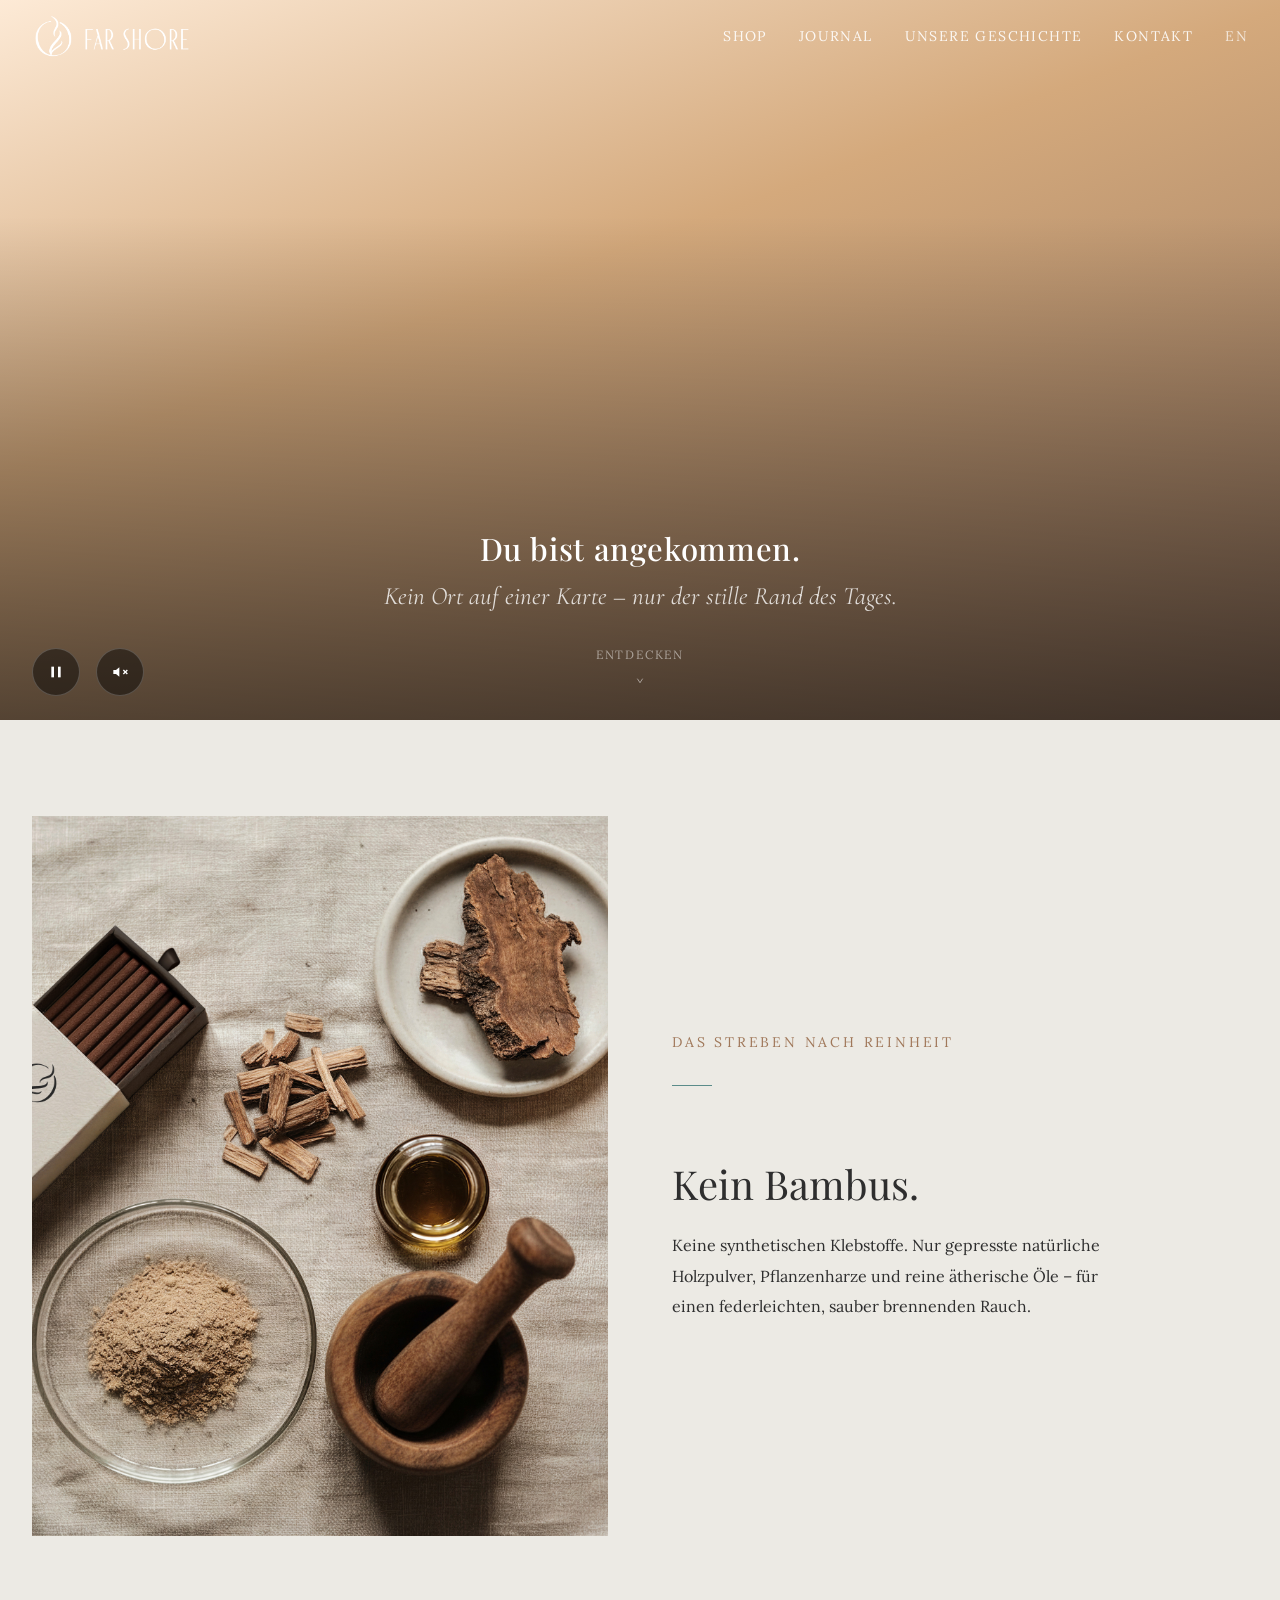
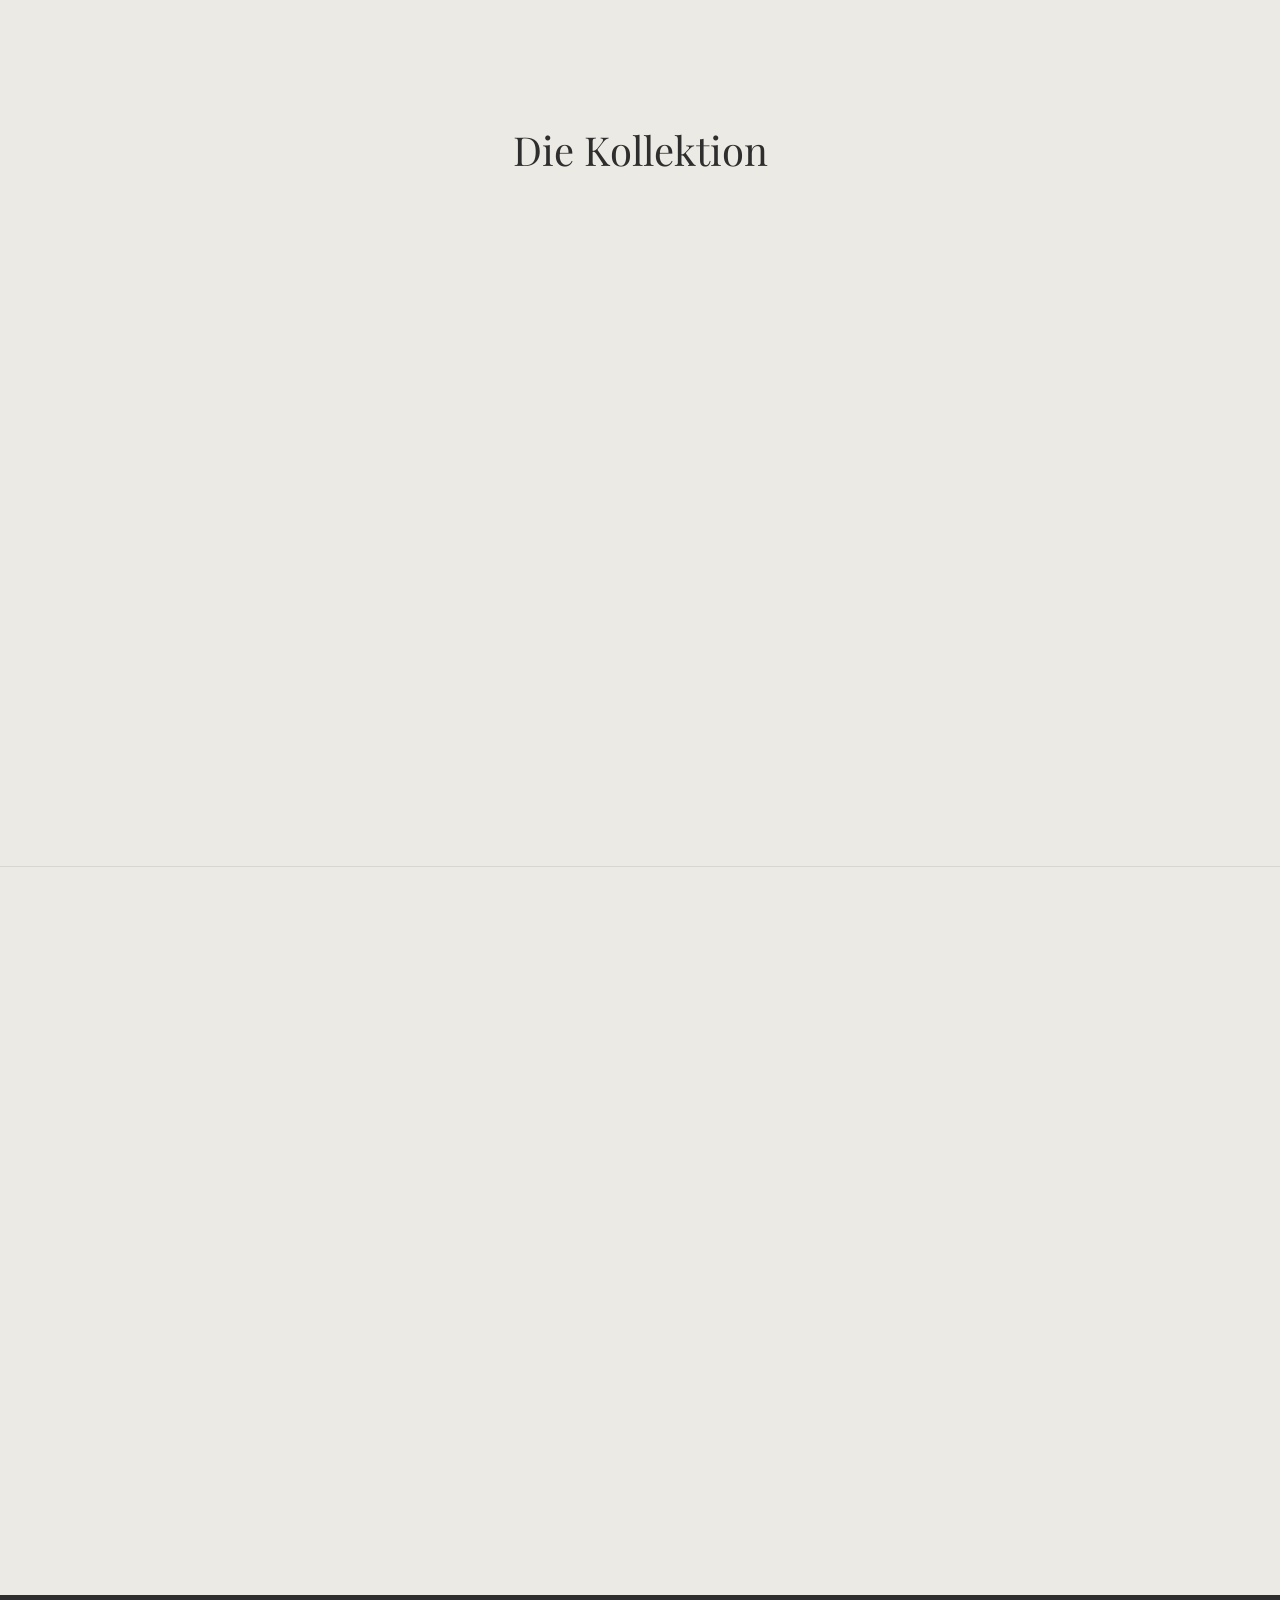
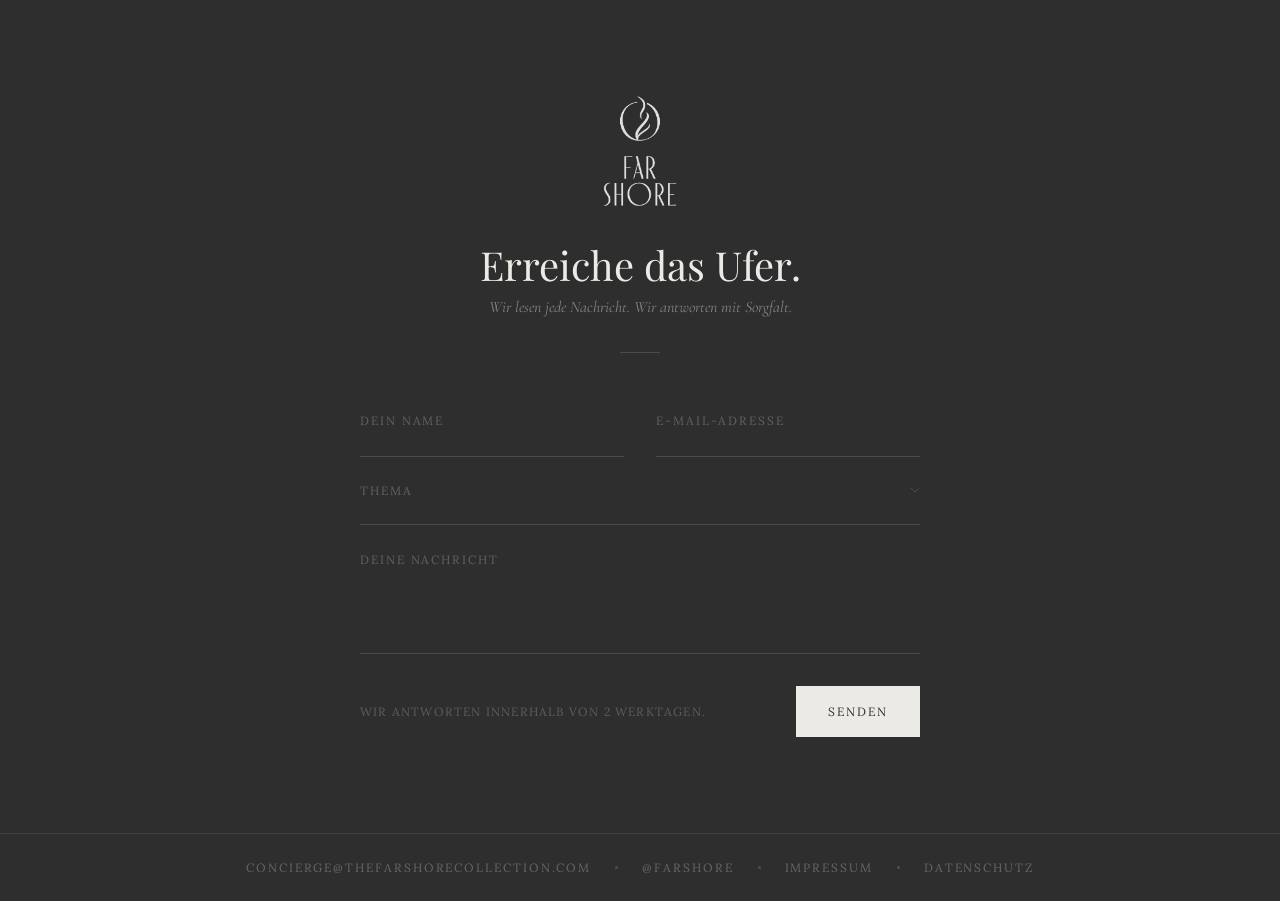
==== commit 7bc9c72e: "test" ====
--- a/index.html
+++ b/index.html
@@ -1,447 +1,733 @@
-<!DOCTYPE html>
+<!doctype html>
 <html lang="de">
-<head>
-  <meta charset="UTF-8">
-  <meta name="viewport" content="width=device-width, initial-scale=1.0">
-  <meta name="description" content="Far Shore — Erstklassiges kernloses Naturräucherwerk. Eine 30-minütige Auszeit für den Geist.">
-  <title>Far Shore — Luxus Naturräucherwerk</title>
-
-  <!-- Favicon -->
-  <link rel="icon" type="image/png" href="/images/logo/logo_symbol.png">
-
-  <!-- Fonts -->
-  <link rel="preconnect" href="https://fonts.googleapis.com">
-  <link rel="preconnect" href="https://fonts.gstatic.com" crossorigin>
-  <link href="https://fonts.googleapis.com/css2?family=Playfair+Display:ital,wght@0,400;0,500;1,400&family=Cormorant+Garamond:ital,wght@0,300;1,300;1,400&family=Lora:ital,wght@0,400;0,500;1,400&display=swap" rel="stylesheet">
-
-  <!-- CSS -->
-  <link rel="stylesheet" href="/css/reset.css">
-  <link rel="stylesheet" href="/css/tokens.css">
-  <link rel="stylesheet" href="/css/typography.css">
-  <link rel="stylesheet" href="/css/layout.css">
-  <link rel="stylesheet" href="/css/animations.css">
-  <link rel="stylesheet" href="/css/nav.css?v=4">
-  <link rel="stylesheet" href="/css/hero.css">
-  <link rel="stylesheet" href="/css/ritual.css">
-  <link rel="stylesheet" href="/css/collection.css">
-  <link rel="stylesheet" href="/css/journal.css">
-  <link rel="stylesheet" href="/css/contact.css">
-  <link rel="stylesheet" href="/css/footer.css">
-</head>
-<body>
-
-  <!-- ─────────────────────────────────────────
+  <head>
+    <meta charset="UTF-8" />
+    <meta name="viewport" content="width=device-width, initial-scale=1.0" />
+    <meta
+      name="description"
+      content="Far Shore — Erstklassiges kernloses Naturräucherwerk. Eine 30-minütige Auszeit für den Geist."
+    />
+    <title>Far Shore — Luxus Naturräucherwerk</title>
+
+    <!-- Favicon -->
+    <link rel="icon" type="image/png" href="/images/logo/logo_symbol.png" />
+
+    <!-- Fonts -->
+    <link rel="preconnect" href="https://fonts.googleapis.com" />
+    <link rel="preconnect" href="https://fonts.gstatic.com" crossorigin />
+    <link
+      href="https://fonts.googleapis.com/css2?family=Playfair+Display:ital,wght@0,400;0,500;1,400&family=Cormorant+Garamond:ital,wght@0,300;1,300;1,400&family=Lora:ital,wght@0,400;0,500;1,400&display=swap"
+      rel="stylesheet"
+    />
+
+    <!-- CSS -->
+    <link rel="stylesheet" href="/css/reset.css" />
+    <link rel="stylesheet" href="/css/tokens.css" />
+    <link rel="stylesheet" href="/css/typography.css" />
+    <link rel="stylesheet" href="/css/layout.css" />
+    <link rel="stylesheet" href="/css/animations.css" />
+    <link rel="stylesheet" href="/css/nav.css?v=4" />
+    <link rel="stylesheet" href="/css/hero.css" />
+    <link rel="stylesheet" href="/css/ritual.css" />
+    <link rel="stylesheet" href="/css/collection.css" />
+    <link rel="stylesheet" href="/css/journal.css" />
+    <link rel="stylesheet" href="/css/contact.css" />
+    <link rel="stylesheet" href="/css/footer.css" />
+  </head>
+  <body>
+    <!-- ─────────────────────────────────────────
        NAV
   ───────────────────────────────────────── -->
-  <nav class="site-nav" role="navigation" data-i18n-aria="nav.shop" aria-label="Hauptnavigation">
-    <div class="site-nav__inner">
-      <a href="/" class="site-nav__wordmark" aria-label="Far Shore home">
-        <img src="/images/logo/logo_horizontal.png" alt="Far Shore" class="site-nav__logo">
-      </a>
-
-      <ul class="site-nav__links" role="list">
-        <li><a class="site-nav__link" data-scroll-to="collection" data-i18n="nav.shop">Shop</a></li>
-        <li><a class="site-nav__link" data-scroll-to="journal" data-i18n="nav.journal">Journal</a></li>
-        <li><a class="site-nav__link" data-scroll-to="ritual" data-i18n="nav.story">Unsere Geschichte</a></li>
-        <li><a class="site-nav__link" data-scroll-to="contact" data-i18n="nav.contact">Kontakt</a></li>
-        <li><button class="lang-toggle" id="langToggle">EN</button></li>
-      </ul>
-
-      <button class="site-nav__hamburger" data-i18n-aria="nav.open" aria-label="Menü öffnen" aria-expanded="false">
-        <span></span>
-        <span></span>
-        <span></span>
+    <nav
+      class="site-nav"
+      role="navigation"
+      data-i18n-aria="nav.shop"
+      aria-label="Hauptnavigation"
+    >
+      <div class="site-nav__inner">
+        <a href="/" class="site-nav__wordmark" aria-label="Far Shore home">
+          <img
+            src="/images/logo/logo_horizontal.png"
+            alt="Far Shore"
+            class="site-nav__logo"
+          />
+        </a>
+
+        <ul class="site-nav__links" role="list">
+          <li>
+            <a
+              class="site-nav__link"
+              data-scroll-to="collection"
+              data-i18n="nav.shop"
+              >Shop</a
+            >
+          </li>
+          <li>
+            <a
+              class="site-nav__link"
+              data-scroll-to="journal"
+              data-i18n="nav.journal"
+              >Journal</a
+            >
+          </li>
+          <li>
+            <a
+              class="site-nav__link"
+              data-scroll-to="ritual"
+              data-i18n="nav.story"
+              >Unsere Geschichte</a
+            >
+          </li>
+          <li>
+            <a
+              class="site-nav__link"
+              data-scroll-to="contact"
+              data-i18n="nav.contact"
+              >Kontakt</a
+            >
+          </li>
+          <li><button class="lang-toggle" id="langToggle">EN</button></li>
+        </ul>
+
+        <button
+          class="site-nav__hamburger"
+          data-i18n-aria="nav.open"
+          aria-label="Menü öffnen"
+          aria-expanded="false"
+        >
+          <span></span>
+          <span></span>
+          <span></span>
+        </button>
+      </div>
+    </nav>
+
+    <!-- Mobile overlay menu -->
+    <div
+      class="site-nav__overlay"
+      role="dialog"
+      aria-modal="true"
+      aria-label="Navigationsmenü"
+    >
+      <button
+        class="site-nav__overlay-close"
+        data-i18n-aria="nav.close"
+        aria-label="Menü schließen"
+      >
+        &times;
+      </button>
+      <nav>
+        <a
+          href="#collection"
+          class="site-nav__overlay-link"
+          data-i18n="nav.shop"
+          >Shop</a
+        >
+        <a
+          href="#journal"
+          class="site-nav__overlay-link"
+          data-i18n="nav.journal"
+          >Journal</a
+        >
+        <a href="#ritual" class="site-nav__overlay-link" data-i18n="nav.story"
+          >Unsere Geschichte</a
+        >
+        <a
+          href="#contact"
+          class="site-nav__overlay-link"
+          data-i18n="nav.contact"
+          >Kontakt</a
+        >
+      </nav>
+      <button class="lang-toggle lang-toggle--overlay" id="langToggleOverlay">
+        EN
       </button>
     </div>
-  </nav>
-
-  <!-- Mobile overlay menu -->
-  <div class="site-nav__overlay" role="dialog" aria-modal="true" aria-label="Navigationsmenü">
-    <button class="site-nav__overlay-close" data-i18n-aria="nav.close" aria-label="Menü schließen">&times;</button>
-    <nav>
-      <a href="#collection" class="site-nav__overlay-link" data-i18n="nav.shop">Shop</a>
-      <a href="#journal" class="site-nav__overlay-link" data-i18n="nav.journal">Journal</a>
-      <a href="#ritual" class="site-nav__overlay-link" data-i18n="nav.story">Unsere Geschichte</a>
-      <a href="#contact" class="site-nav__overlay-link" data-i18n="nav.contact">Kontakt</a>
-    </nav>
-    <button class="lang-toggle lang-toggle--overlay" id="langToggleOverlay">EN</button>
-  </div>
-
-
-  <!-- ─────────────────────────────────────────
+
+    <!-- ─────────────────────────────────────────
        HERO
   ───────────────────────────────────────── -->
-  <section class="hero" aria-label="Hero">
-
-    <video
-      class="hero__video"
-      autoplay
-      muted
-      playsinline
-      aria-hidden="true"
-    >
-      <source src="/video/home.mp4" type="video/mp4">
-    </video>
-
-    <!-- Fallback gradient shown when no video -->
-    <div class="hero__video-fallback" aria-hidden="true"></div>
-
-    <!-- Video controls — bottom left -->
-    <div class="hero__controls">
-      <button class="hero__ctrl-btn" id="heroPlay" data-i18n-aria="hero.play.aria" aria-label="Video pausieren">
-        <!-- Play icon (shown when paused) -->
-        <svg class="hero__ctrl-icon hero__ctrl-icon--play" viewBox="0 0 24 24" fill="currentColor" aria-hidden="true">
-          <polygon points="6,4 20,12 6,20"/>
-        </svg>
-        <!-- Pause icon (shown when playing) -->
-        <svg class="hero__ctrl-icon hero__ctrl-icon--pause" viewBox="0 0 24 24" fill="currentColor" aria-hidden="true">
-          <rect x="5" y="4" width="4" height="16"/><rect x="15" y="4" width="4" height="16"/>
-        </svg>
-      </button>
-      <button class="hero__ctrl-btn" id="heroMute" data-i18n-aria="hero.mute.aria" aria-label="Ton einschalten">
-        <!-- Muted icon (shown when muted) -->
-        <svg class="hero__ctrl-icon hero__ctrl-icon--muted" viewBox="0 0 24 24" fill="none" stroke="currentColor" stroke-width="2" aria-hidden="true">
-          <polygon points="11,5 6,9 2,9 2,15 6,15 11,19" fill="currentColor" stroke="none"/>
-          <line x1="23" y1="9" x2="17" y2="15"/><line x1="17" y1="9" x2="23" y2="15"/>
-        </svg>
-        <!-- Unmuted icon (shown when sound is on) -->
-        <svg class="hero__ctrl-icon hero__ctrl-icon--unmuted" viewBox="0 0 24 24" fill="none" stroke="currentColor" stroke-width="2" aria-hidden="true">
-          <polygon points="11,5 6,9 2,9 2,15 6,15 11,19" fill="currentColor" stroke="none"/>
-          <path d="M15.54 8.46a5 5 0 0 1 0 7.07"/><path d="M19.07 4.93a10 10 0 0 1 0 14.14"/>
-        </svg>
-      </button>
-    </div>
-
-    <!-- Text content — bottom of video -->
-    <div class="hero__content">
-      <h1 class="hero__headline" data-i18n="hero.headline">Du bist angekommen.</h1>
-      <p class="hero__poetry" data-i18n="hero.poetry">
-        Kein Ort auf einer Karte – nur der stille Rand des Tages.
-      </p>
-      <a href="#collection" class="hero__scroll-down" data-i18n-aria="hero.scroll.aria" aria-label="Zur Kollektion scrollen">
-        <span data-i18n="hero.scroll">Entdecken</span>
-        <svg viewBox="0 0 16 24" stroke-width="1.5" fill="none" stroke="currentColor" aria-hidden="true">
-          <polyline points="4,10 8,16 12,10"/>
-        </svg>
-      </a>
-    </div>
-
-  </section>
-
-
-  <!-- ─────────────────────────────────────────
+    <section class="hero" aria-label="Hero">
+      <video class="hero__video" autoplay muted playsinline aria-hidden="true">
+        <source src="/video/home.mp4" type="video/mp4" />
+      </video>
+
+      <!-- Fallback gradient shown when no video -->
+      <div class="hero__video-fallback" aria-hidden="true"></div>
+
+      <!-- Video controls — bottom left -->
+      <div class="hero__controls">
+        <button
+          class="hero__ctrl-btn"
+          id="heroPlay"
+          data-i18n-aria="hero.play.aria"
+          aria-label="Video pausieren"
+        >
+          <!-- Play icon (shown when paused) -->
+          <svg
+            class="hero__ctrl-icon hero__ctrl-icon--play"
+            viewBox="0 0 24 24"
+            fill="currentColor"
+            aria-hidden="true"
+          >
+            <polygon points="6,4 20,12 6,20" />
+          </svg>
+          <!-- Pause icon (shown when playing) -->
+          <svg
+            class="hero__ctrl-icon hero__ctrl-icon--pause"
+            viewBox="0 0 24 24"
+            fill="currentColor"
+            aria-hidden="true"
+          >
+            <rect x="5" y="4" width="4" height="16" />
+            <rect x="15" y="4" width="4" height="16" />
+          </svg>
+        </button>
+        <button
+          class="hero__ctrl-btn"
+          id="heroMute"
+          data-i18n-aria="hero.mute.aria"
+          aria-label="Ton einschalten"
+        >
+          <!-- Muted icon (shown when muted) -->
+          <svg
+            class="hero__ctrl-icon hero__ctrl-icon--muted"
+            viewBox="0 0 24 24"
+            fill="none"
+            stroke="currentColor"
+            stroke-width="2"
+            aria-hidden="true"
+          >
+            <polygon
+              points="11,5 6,9 2,9 2,15 6,15 11,19"
+              fill="currentColor"
+              stroke="none"
+            />
+            <line x1="23" y1="9" x2="17" y2="15" />
+            <line x1="17" y1="9" x2="23" y2="15" />
+          </svg>
+          <!-- Unmuted icon (shown when sound is on) -->
+          <svg
+            class="hero__ctrl-icon hero__ctrl-icon--unmuted"
+            viewBox="0 0 24 24"
+            fill="none"
+            stroke="currentColor"
+            stroke-width="2"
+            aria-hidden="true"
+          >
+            <polygon
+              points="11,5 6,9 2,9 2,15 6,15 11,19"
+              fill="currentColor"
+              stroke="none"
+            />
+            <path d="M15.54 8.46a5 5 0 0 1 0 7.07" />
+            <path d="M19.07 4.93a10 10 0 0 1 0 14.14" />
+          </svg>
+        </button>
+      </div>
+
+      <!-- Text content — bottom of video -->
+      <div class="hero__content">
+        <h1 class="hero__headline" data-i18n="hero.headline">
+          Du bist angekommen.
+        </h1>
+        <p class="hero__poetry" data-i18n="hero.poetry">
+          Kein Ort auf einer Karte – nur der stille Rand des Tages.
+        </p>
+        <a
+          href="#collection"
+          class="hero__scroll-down"
+          data-i18n-aria="hero.scroll.aria"
+          aria-label="Zur Kollektion scrollen"
+        >
+          <span data-i18n="hero.scroll">Entdecken</span>
+          <svg
+            viewBox="0 0 16 24"
+            stroke-width="1.5"
+            fill="none"
+            stroke="currentColor"
+            aria-hidden="true"
+          >
+            <polyline points="4,10 8,16 12,10" />
+          </svg>
+        </a>
+      </div>
+    </section>
+
+    <!-- ─────────────────────────────────────────
        THE RITUAL
   ───────────────────────────────────────── -->
-  <section class="ritual" id="ritual" aria-label="Das Ritual">
-    <div class="ritual__inner">
-
-      <!-- Left: parallax image -->
-      <div class="ritual__image-wrap reveal reveal--left">
-        <img class="ritual__image-base" src="/images/home/ritual-box.jpg" alt="Far Shore ingredient transparency">
+    <section class="ritual" id="ritual" aria-label="Das Ritual">
+      <div class="ritual__inner">
+        <!-- Left: parallax image -->
+        <div class="ritual__image-wrap reveal reveal--left">
+          <img
+            class="ritual__image-base"
+            src="/images/home/ritual-box.jpg"
+            alt="Far Shore ingredient transparency"
+          />
+        </div>
+
+        <!-- Right: text -->
+        <div class="ritual__text reveal reveal--right">
+          <span class="ritual__label" data-i18n="ritual.label"
+            >Das Streben nach Reinheit</span
+          >
+          <div class="ritual__divider" aria-hidden="true"></div>
+          <h2 class="ritual__heading" data-i18n="ritual.heading">
+            Kernlos.<br />Kein Bambus.
+          </h2>
+          <p class="ritual__body" data-i18n="ritual.body">
+            Keine synthetischen Klebstoffe. Nur gepresste natürliche Holzpulver,
+            Pflanzenharze und reine ätherische Öle – für einen federleichten,
+            sauber brennenden Rauch.
+          </p>
+        </div>
       </div>
-
-      <!-- Right: text -->
-      <div class="ritual__text reveal reveal--right">
-        <span class="ritual__label" data-i18n="ritual.label">Das Streben nach Reinheit</span>
-        <div class="ritual__divider" aria-hidden="true"></div>
-        <h2 class="ritual__heading" data-i18n="ritual.heading">100% Kernlos.<br>Kein Bambus.</h2>
-        <p class="ritual__body" data-i18n="ritual.body">
-          Keine synthetischen Klebstoffe. Nur gepresste natürliche Holzpulver,
-          Pflanzenharze und reine ätherische Öle – für einen federleichten,
-          sauber brennenden Rauch.
-        </p>
-      </div>
-
-    </div>
-  </section>
-
-
-  <!-- ─────────────────────────────────────────
+    </section>
+
+    <!-- ─────────────────────────────────────────
        THE COLLECTION
   ───────────────────────────────────────── -->
-  <section class="collection" id="collection" aria-label="Die Kollektion">
-    <div class="collection__inner">
-      <h2 class="section-heading reveal" data-i18n="collection.heading">Die Kollektion</h2>
-
-      <div class="collection__grid stagger">
-
-        <!-- Dune -->
-        <article class="product-card reveal">
-          <div class="product-card__image-wrap">
-            <img src="/images/products/dune.jpg" alt="Dune">
-          </div>
-          <div class="product-card__body">
-            <h3 class="product-card__name">Dune</h3>
-            <p class="product-card__notes" data-i18n="product.dune.notes">Sandelholz, Agarholz &amp; Rose</p>
-            <a class="product-card__cta" href="https://www.amazon.de/dp/B0HKR51VRP" target="_blank" rel="noopener noreferrer" data-i18n="product.add_to_cart">Bei Amazon ansehen</a>
-          </div>
-        </article>
-
-        <!-- Driftwood -->
-        <article class="product-card reveal">
-          <div class="product-card__image-wrap">
-            <img src="/images/products/driftwood.jpg" alt="Driftwood">
-          </div>
-          <div class="product-card__body">
-            <h3 class="product-card__name">Driftwood</h3>
-            <p class="product-card__notes" data-i18n="product.driftwood.notes">Zeder &amp; Vetiver</p>
-            <a class="product-card__cta" href="https://www.amazon.de/dp/B0HK24SSRL" target="_blank" rel="noopener noreferrer" data-i18n="product.add_to_cart">Bei Amazon ansehen</a>
-          </div>
-        </article>
-
-        <!-- Estuary -->
-        <article class="product-card reveal">
-          <div class="product-card__image-wrap">
-            <img src="/images/products/estuary.jpg" alt="Estuary">
-          </div>
-          <div class="product-card__body">
-            <h3 class="product-card__name">Estuary</h3>
-            <p class="product-card__notes" data-i18n="product.estuary.notes">Kamille, Lavendel &amp; Vetiver</p>
-            <!-- TODO: replace with the Estuary product listing once live -->
-            <a class="product-card__cta" href="https://www.amazon.de" target="_blank" rel="noopener noreferrer" data-i18n="product.add_to_cart">Bei Amazon ansehen</a>
-          </div>
-        </article>
-
-        <!-- Mist -->
-        <article class="product-card reveal">
-          <div class="product-card__image-wrap">
-            <img src="/images/products/mist.jpg" alt="Mist">
-          </div>
-          <div class="product-card__body">
-            <h3 class="product-card__name">Mist</h3>
-            <p class="product-card__notes" data-i18n="product.mist.notes">Wermut, Bergamotte &amp; Sandelholz</p>
-            <a class="product-card__cta" href="https://www.amazon.de/dp/B0HKRL8SJ6" target="_blank" rel="noopener noreferrer" data-i18n="product.add_to_cart">Bei Amazon ansehen</a>
-          </div>
-        </article>
-
+    <section class="collection" id="collection" aria-label="Die Kollektion">
+      <div class="collection__inner">
+        <h2 class="section-heading reveal" data-i18n="collection.heading">
+          Die Kollektion
+        </h2>
+
+        <div class="collection__grid stagger">
+          <!-- Dune -->
+          <article class="product-card reveal">
+            <div class="product-card__image-wrap">
+              <img src="/images/products/dune.jpg" alt="Dune" />
+            </div>
+            <div class="product-card__body">
+              <h3 class="product-card__name">Dune</h3>
+              <p class="product-card__notes" data-i18n="product.dune.notes">
+                Sandelholz, Agarholz &amp; Rose
+              </p>
+              <a
+                class="product-card__cta"
+                href="https://www.amazon.de/dp/B0HKR51VRP"
+                target="_blank"
+                rel="noopener noreferrer"
+                data-i18n="product.add_to_cart"
+                >Bei Amazon ansehen</a
+              >
+            </div>
+          </article>
+
+          <!-- Driftwood -->
+          <article class="product-card reveal">
+            <div class="product-card__image-wrap">
+              <img src="/images/products/driftwood.jpg" alt="Driftwood" />
+            </div>
+            <div class="product-card__body">
+              <h3 class="product-card__name">Driftwood</h3>
+              <p
+                class="product-card__notes"
+                data-i18n="product.driftwood.notes"
+              >
+                Zeder &amp; Vetiver
+              </p>
+              <a
+                class="product-card__cta"
+                href="https://www.amazon.de/dp/B0HK24SSRL"
+                target="_blank"
+                rel="noopener noreferrer"
+                data-i18n="product.add_to_cart"
+                >Bei Amazon ansehen</a
+              >
+            </div>
+          </article>
+
+          <!-- Estuary -->
+          <article class="product-card reveal">
+            <div class="product-card__image-wrap">
+              <img src="/images/products/estuary.jpg" alt="Estuary" />
+            </div>
+            <div class="product-card__body">
+              <h3 class="product-card__name">Estuary</h3>
+              <p class="product-card__notes" data-i18n="product.estuary.notes">
+                Kamille, Lavendel &amp; Vetiver
+              </p>
+              <!-- TODO: replace with the Estuary product listing once live -->
+              <a
+                class="product-card__cta"
+                href="https://www.amazon.de"
+                target="_blank"
+                rel="noopener noreferrer"
+                data-i18n="product.add_to_cart"
+                >Bei Amazon ansehen</a
+              >
+            </div>
+          </article>
+
+          <!-- Mist -->
+          <article class="product-card reveal">
+            <div class="product-card__image-wrap">
+              <img src="/images/products/mist.jpg" alt="Mist" />
+            </div>
+            <div class="product-card__body">
+              <h3 class="product-card__name">Mist</h3>
+              <p class="product-card__notes" data-i18n="product.mist.notes">
+                Wermut, Bergamotte &amp; Sandelholz
+              </p>
+              <a
+                class="product-card__cta"
+                href="https://www.amazon.de/dp/B0HKRL8SJ6"
+                target="_blank"
+                rel="noopener noreferrer"
+                data-i18n="product.add_to_cart"
+                >Bei Amazon ansehen</a
+              >
+            </div>
+          </article>
+        </div>
       </div>
-    </div>
-  </section>
-
-
-  <!-- ─────────────────────────────────────────
+    </section>
+
+    <!-- ─────────────────────────────────────────
        THE JOURNAL
   ───────────────────────────────────────── -->
-  <section class="journal" id="journal" aria-label="Journal">
-    <div class="journal__inner">
-      <h2 class="section-heading reveal" data-i18n="journal.heading">Notizen von der Küste</h2>
-
-      <div class="journal__grid stagger">
-
-        <!-- Card 1 — Brand story -->
-        <article class="journal-card reveal">
-          <div class="journal-card__image-wrap">
-            <img src="/images/journal/die-ferne-kueste/hero.jpg" alt="Die ferne Küste">
-          </div>
-          <div class="journal-card__body">
-            <h3 class="journal-card__title" data-i18n="journal.card1.title">Die ferne Küste: Die Geschichte hinter Far Shore</h3>
-            <p class="journal-card__excerpt" data-i18n="journal.card1.excerpt">
-              Ein verbannter Dichter, eine Insel am Rand der Welt und der Rauch, der ihn heimbrachte...
-            </p>
-            <a href="/journal/die-ferne-kueste/" class="journal-card__read-more" data-i18n="journal.read_more">Weiterlesen &rarr;</a>
-          </div>
-        </article>
-
-        <!-- Card 2 — Value proposition -->
-        <article class="journal-card reveal">
-          <div class="journal-card__image-wrap">
-            <img src="/images/journal/kernloses-raeucherwerk/inline-1.jpg" alt="Kernlos. Botanisch.">
-          </div>
-          <div class="journal-card__body">
-            <h3 class="journal-card__title" data-i18n="journal.card2.title">Kernlos. Botanisch.</h3>
-            <p class="journal-card__excerpt" data-i18n="journal.card2.excerpt">
-              Was in einem Far Shore Räucherstäbchen steckt – und was nicht. Kein Bambus, kein DPG, keine synthetischen Duftöle...
-            </p>
-            <a href="/journal/kernloses-raeucherwerk/" class="journal-card__read-more" data-i18n="journal.read_more">Weiterlesen &rarr;</a>
-          </div>
-        </article>
-
-        <!-- Card 3 — Heritage & craftsmanship -->
-        <article class="journal-card reveal">
-          <div class="journal-card__image-wrap">
-            <img src="/images/journal/handwerk-raeucherwerk/hero.jpg" alt="Handwerk">
-          </div>
-          <div class="journal-card__body">
-            <h3 class="journal-card__title" data-i18n="journal.card3.title">Die Kunst des langsamen Räucherwerks</h3>
-            <p class="journal-card__excerpt" data-i18n="journal.card3.excerpt">
-              Gepresst, von Hand in ätherische Öle getaucht und langsam an der Luft gereift. So entsteht ein Far Shore Stäbchen...
-            </p>
-            <a href="/journal/handwerk-raeucherwerk/" class="journal-card__read-more" data-i18n="journal.read_more">Weiterlesen &rarr;</a>
-          </div>
-        </article>
-
-        <!-- Card 4 — The ritual -->
-        <article class="journal-card reveal">
-          <div class="journal-card__image-wrap">
-            <img src="/images/journal/far-shore-ritual/hero.jpg" alt="Das Far Shore Ritual">
-          </div>
-          <div class="journal-card__body">
-            <h3 class="journal-card__title" data-i18n="journal.card4.title">Das Far Shore Ritual</h3>
-            <p class="journal-card__excerpt" data-i18n="journal.card4.excerpt">
-              Eine Landschaft wählen, sie bewahren, sie entzünden. Vier Schritte zu einem 30-minütigen Ritual...
-            </p>
-            <a href="/journal/far-shore-ritual/" class="journal-card__read-more" data-i18n="journal.read_more">Weiterlesen &rarr;</a>
-          </div>
-        </article>
-
+    <section class="journal" id="journal" aria-label="Journal">
+      <div class="journal__inner">
+        <h2 class="section-heading reveal" data-i18n="journal.heading">
+          Notizen von der Küste
+        </h2>
+
+        <div class="journal__grid stagger">
+          <!-- Card 1 — Brand story -->
+          <article class="journal-card reveal">
+            <div class="journal-card__image-wrap">
+              <img
+                src="/images/journal/die-ferne-kueste/hero.jpg"
+                alt="Die ferne Küste"
+              />
+            </div>
+            <div class="journal-card__body">
+              <h3 class="journal-card__title" data-i18n="journal.card1.title">
+                Die ferne Küste: Die Geschichte hinter Far Shore
+              </h3>
+              <p
+                class="journal-card__excerpt"
+                data-i18n="journal.card1.excerpt"
+              >
+                Ein verbannter Dichter, eine Insel am Rand der Welt und der
+                Rauch, der ihn heimbrachte...
+              </p>
+              <a
+                href="/journal/die-ferne-kueste/"
+                class="journal-card__read-more"
+                data-i18n="journal.read_more"
+                >Weiterlesen &rarr;</a
+              >
+            </div>
+          </article>
+
+          <!-- Card 2 — Value proposition -->
+          <article class="journal-card reveal">
+            <div class="journal-card__image-wrap">
+              <img
+                src="/images/journal/kernloses-raeucherwerk/inline-1.jpg"
+                alt="Kernlos. Botanisch."
+              />
+            </div>
+            <div class="journal-card__body">
+              <h3 class="journal-card__title" data-i18n="journal.card2.title">
+                Kernlos. Botanisch.
+              </h3>
+              <p
+                class="journal-card__excerpt"
+                data-i18n="journal.card2.excerpt"
+              >
+                Was in einem Far Shore Räucherstäbchen steckt – und was nicht.
+                Kein Bambus, kein DPG, keine synthetischen Duftöle...
+              </p>
+              <a
+                href="/journal/kernloses-raeucherwerk/"
+                class="journal-card__read-more"
+                data-i18n="journal.read_more"
+                >Weiterlesen &rarr;</a
+              >
+            </div>
+          </article>
+
+          <!-- Card 3 — Heritage & craftsmanship -->
+          <article class="journal-card reveal">
+            <div class="journal-card__image-wrap">
+              <img
+                src="/images/journal/handwerk-raeucherwerk/hero.jpg"
+                alt="Handwerk"
+              />
+            </div>
+            <div class="journal-card__body">
+              <h3 class="journal-card__title" data-i18n="journal.card3.title">
+                Die Kunst des langsamen Räucherwerks
+              </h3>
+              <p
+                class="journal-card__excerpt"
+                data-i18n="journal.card3.excerpt"
+              >
+                Gepresst, von Hand in ätherische Öle getaucht und langsam an der
+                Luft gereift. So entsteht ein Far Shore Stäbchen...
+              </p>
+              <a
+                href="/journal/handwerk-raeucherwerk/"
+                class="journal-card__read-more"
+                data-i18n="journal.read_more"
+                >Weiterlesen &rarr;</a
+              >
+            </div>
+          </article>
+
+          <!-- Card 4 — The ritual -->
+          <article class="journal-card reveal">
+            <div class="journal-card__image-wrap">
+              <img
+                src="/images/journal/far-shore-ritual/hero.jpg"
+                alt="Das Far Shore Ritual"
+              />
+            </div>
+            <div class="journal-card__body">
+              <h3 class="journal-card__title" data-i18n="journal.card4.title">
+                Das Far Shore Ritual
+              </h3>
+              <p
+                class="journal-card__excerpt"
+                data-i18n="journal.card4.excerpt"
+              >
+                Eine Landschaft wählen, sie bewahren, sie entzünden. Vier
+                Schritte zu einem 30-minütigen Ritual...
+              </p>
+              <a
+                href="/journal/far-shore-ritual/"
+                class="journal-card__read-more"
+                data-i18n="journal.read_more"
+                >Weiterlesen &rarr;</a
+              >
+            </div>
+          </article>
+        </div>
       </div>
-    </div>
-  </section>
-
-
-  <!-- ─────────────────────────────────────────
+    </section>
+
+    <!-- ─────────────────────────────────────────
        CONTACT
   ───────────────────────────────────────── -->
-  <section class="contact" id="contact" aria-label="Kontakt">
-    <div class="contact__inner">
-
-      <img src="/images/logo/logo_vertical.png" alt="Far Shore" class="contact__logo">
-
-      <h2 class="contact__headline reveal" data-i18n="contact.headline">Erreiche das Ufer.</h2>
-      <p class="contact__poetry reveal" data-i18n="contact.poetry">Wir lesen jede Nachricht. Wir antworten mit Sorgfalt.</p>
-
-      <div class="contact__divider" aria-hidden="true"></div>
-
-      <form class="contact__form" id="contactForm" novalidate>
-
-        <div class="contact__hp" aria-hidden="true">
-          <input type="text" name="_honey" tabindex="-1" autocomplete="off">
+    <section class="contact" id="contact" aria-label="Kontakt">
+      <div class="contact__inner">
+        <img
+          src="/images/logo/logo_vertical.png"
+          alt="Far Shore"
+          class="contact__logo"
+        />
+
+        <h2 class="contact__headline reveal" data-i18n="contact.headline">
+          Erreiche das Ufer.
+        </h2>
+        <p class="contact__poetry reveal" data-i18n="contact.poetry">
+          Wir lesen jede Nachricht. Wir antworten mit Sorgfalt.
+        </p>
+
+        <div class="contact__divider" aria-hidden="true"></div>
+
+        <form class="contact__form" id="contactForm" novalidate>
+          <div class="contact__hp" aria-hidden="true">
+            <input type="text" name="_honey" tabindex="-1" autocomplete="off" />
+          </div>
+
+          <div class="contact__row">
+            <div class="contact__field">
+              <input
+                type="text"
+                name="name"
+                data-i18n-placeholder="contact.name.placeholder"
+                placeholder="Dein Name"
+                required
+                autocomplete="name"
+              />
+            </div>
+            <div class="contact__field">
+              <input
+                type="email"
+                name="email"
+                data-i18n-placeholder="contact.email.placeholder"
+                placeholder="E-Mail-Adresse"
+                required
+                autocomplete="email"
+              />
+            </div>
+          </div>
+
+          <div class="contact__field" style="position: relative">
+            <select name="topic" id="topicSelect" required>
+              <option
+                value=""
+                disabled
+                selected
+                data-i18n="contact.topic.default"
+              >
+                Thema
+              </option>
+              <option value="order" data-i18n="contact.topic.order">
+                Bestellanfrage
+              </option>
+              <option value="wholesale" data-i18n="contact.topic.wholesale">
+                Großhandel &amp; Händler
+              </option>
+              <option value="press" data-i18n="contact.topic.press">
+                Presse &amp; Zusammenarbeit
+              </option>
+              <option value="general" data-i18n="contact.topic.general">
+                Allgemeines
+              </option>
+            </select>
+            <svg
+              class="contact__select-arrow"
+              width="10"
+              height="6"
+              viewBox="0 0 10 6"
+              fill="none"
+              aria-hidden="true"
+            >
+              <path
+                d="M1 1L5 5L9 1"
+                stroke="rgba(236,234,228,0.5)"
+                stroke-width="1"
+                stroke-linecap="round"
+              />
+            </svg>
+          </div>
+
+          <div class="contact__field">
+            <textarea
+              name="message"
+              data-i18n-placeholder="contact.msg.placeholder"
+              placeholder="Deine Nachricht"
+              required
+            ></textarea>
+          </div>
+
+          <div class="contact__actions">
+            <span class="contact__note" data-i18n="contact.note"
+              >Wir antworten innerhalb von 2 Werktagen.</span
+            >
+            <button
+              type="submit"
+              class="contact__submit"
+              data-i18n="contact.submit"
+            >
+              Senden
+            </button>
+          </div>
+        </form>
+
+        <div class="contact__success" id="contactSuccess" aria-live="polite">
+          <div class="contact__divider" style="margin-inline: auto"></div>
+          <p data-i18n="contact.success">
+            Deine Nachricht ist unterwegs.<br />
+            <span style="opacity: 0.5; font-size: var(--text-base)"
+              >Wir melden uns in Kürze.</span
+            >
+          </p>
         </div>
-
-        <div class="contact__row">
-          <div class="contact__field">
-            <input type="text" name="name"
-              data-i18n-placeholder="contact.name.placeholder"
-              placeholder="Dein Name" required autocomplete="name">
-          </div>
-          <div class="contact__field">
-            <input type="email" name="email"
-              data-i18n-placeholder="contact.email.placeholder"
-              placeholder="E-Mail-Adresse" required autocomplete="email">
-          </div>
-        </div>
-
-        <div class="contact__field" style="position:relative;">
-          <select name="topic" id="topicSelect" required>
-            <option value="" disabled selected data-i18n="contact.topic.default">Thema</option>
-            <option value="order" data-i18n="contact.topic.order">Bestellanfrage</option>
-            <option value="wholesale" data-i18n="contact.topic.wholesale">Großhandel &amp; Händler</option>
-            <option value="press" data-i18n="contact.topic.press">Presse &amp; Zusammenarbeit</option>
-            <option value="general" data-i18n="contact.topic.general">Allgemeines</option>
-          </select>
-          <svg class="contact__select-arrow" width="10" height="6" viewBox="0 0 10 6" fill="none" aria-hidden="true">
-            <path d="M1 1L5 5L9 1" stroke="rgba(236,234,228,0.5)" stroke-width="1" stroke-linecap="round"/>
-          </svg>
-        </div>
-
-        <div class="contact__field">
-          <textarea name="message"
-            data-i18n-placeholder="contact.msg.placeholder"
-            placeholder="Deine Nachricht" required></textarea>
-        </div>
-
-        <div class="contact__actions">
-          <span class="contact__note" data-i18n="contact.note">Wir antworten innerhalb von 2 Werktagen.</span>
-          <button type="submit" class="contact__submit" data-i18n="contact.submit">Senden</button>
-        </div>
-
-      </form>
-
-      <div class="contact__success" id="contactSuccess" aria-live="polite">
-        <div class="contact__divider" style="margin-inline:auto;"></div>
-        <p data-i18n="contact.success">Deine Nachricht ist unterwegs.<br>
-        <span style="opacity:0.5; font-size:var(--text-base);">Wir melden uns in Kürze.</span></p>
       </div>
-
-    </div>
-  </section>
-
-
-  <footer class="slim-footer" id="footer" role="contentinfo">
-    <div class="slim-footer__inner">
-      <a href="mailto:concierge@thefarshorecollection.com" class="slim-footer__link">concierge@thefarshorecollection.com</a>
-      <div class="slim-footer__dot" aria-hidden="true"></div>
-      <a href="https://instagram.com" target="_blank" rel="noopener" class="slim-footer__link">@farshore</a>
-      <div class="slim-footer__dot" aria-hidden="true"></div>
-      <a href="/impressum/" class="slim-footer__link">Impressum</a>
-      <div class="slim-footer__dot" aria-hidden="true"></div>
-      <a href="/datenschutz/" class="slim-footer__link">Datenschutz</a>
-    </div>
-  </footer>
-
-
-  <!-- JS -->
-  <script type="module" src="/js/i18n.js"></script>
-  <script type="module" src="/js/scrollTo.js"></script>
-  <script type="module">
-    const form = document.getElementById('contactForm');
-    const success = document.getElementById('contactSuccess');
-    const select = document.getElementById('topicSelect');
-
-    if (select) {
-      select.addEventListener('change', () => {
-        select.classList.toggle('has-value', select.value !== '');
-      });
-    }
-
-    if (form) {
-      form.addEventListener('submit', (e) => {
-        e.preventDefault();
-        const name = form.name.value.trim();
-        const email = form.email.value.trim();
-        const message = form.message.value.trim();
-        if (!name || !email || !message) return;
-
-        form.style.opacity = '0';
-        form.style.transition = 'opacity 0.6s ease';
-        setTimeout(() => {
-          form.style.display = 'none';
-          success.classList.add('is-visible');
-        }, 600);
-      });
-    }
-  </script>
-  <script type="module">
-    const heroVideo = document.querySelector('.hero__video');
-    const playBtn   = document.getElementById('heroPlay');
-    const muteBtn   = document.getElementById('heroMute');
-
-    if (heroVideo) {
-      heroVideo.addEventListener('ended', () => {
-        playBtn?.classList.add('is-paused');
-        setTimeout(() => {
-          heroVideo.currentTime = 0;
-          heroVideo.play();
-          playBtn?.classList.remove('is-paused');
-        }, 10000);
-      });
-    }
-
-    if (heroVideo && playBtn && muteBtn) {
-      playBtn.addEventListener('click', () => {
-        if (heroVideo.paused) {
-          heroVideo.play();
-          playBtn.classList.remove('is-paused');
-        } else {
-          heroVideo.pause();
-          playBtn.classList.add('is-paused');
-        }
-      });
-
-      muteBtn.addEventListener('click', () => {
-        if (heroVideo.muted) {
-          heroVideo.muted = false;
-          muteBtn.classList.add('is-unmuted');
-        } else {
-          heroVideo.muted = true;
-          muteBtn.classList.remove('is-unmuted');
-        }
-      });
-    }
-  </script>
-  <script type="module" src="/js/nav.js"></script>
-  <script type="module" src="/js/parallax.js"></script>
-  <script type="module" src="/js/scroll-reveal.js"></script>
-
-</body>
-</html>+    </section>
+
+    <footer class="slim-footer" id="footer" role="contentinfo">
+      <div class="slim-footer__inner">
+        <a
+          href="mailto:concierge@thefarshorecollection.com"
+          class="slim-footer__link"
+          >concierge@thefarshorecollection.com</a
+        >
+        <div class="slim-footer__dot" aria-hidden="true"></div>
+        <a
+          href="https://instagram.com"
+          target="_blank"
+          rel="noopener"
+          class="slim-footer__link"
+          >@farshore</a
+        >
+        <div class="slim-footer__dot" aria-hidden="true"></div>
+        <a href="/impressum/" class="slim-footer__link">Impressum</a>
+        <div class="slim-footer__dot" aria-hidden="true"></div>
+        <a href="/datenschutz/" class="slim-footer__link">Datenschutz</a>
+      </div>
+    </footer>
+
+    <!-- JS -->
+    <script type="module" src="/js/i18n.js"></script>
+    <script type="module" src="/js/scrollTo.js"></script>
+    <script type="module">
+      const form = document.getElementById("contactForm");
+      const success = document.getElementById("contactSuccess");
+      const select = document.getElementById("topicSelect");
+
+      if (select) {
+        select.addEventListener("change", () => {
+          select.classList.toggle("has-value", select.value !== "");
+        });
+      }
+
+      if (form) {
+        form.addEventListener("submit", (e) => {
+          e.preventDefault();
+          const name = form.name.value.trim();
+          const email = form.email.value.trim();
+          const message = form.message.value.trim();
+          if (!name || !email || !message) return;
+
+          form.style.opacity = "0";
+          form.style.transition = "opacity 0.6s ease";
+          setTimeout(() => {
+            form.style.display = "none";
+            success.classList.add("is-visible");
+          }, 600);
+        });
+      }
+    </script>
+    <script type="module">
+      const heroVideo = document.querySelector(".hero__video");
+      const playBtn = document.getElementById("heroPlay");
+      const muteBtn = document.getElementById("heroMute");
+
+      if (heroVideo) {
+        heroVideo.addEventListener("ended", () => {
+          playBtn?.classList.add("is-paused");
+          setTimeout(() => {
+            heroVideo.currentTime = 0;
+            heroVideo.play();
+            playBtn?.classList.remove("is-paused");
+          }, 10000);
+        });
+      }
+
+      if (heroVideo && playBtn && muteBtn) {
+        playBtn.addEventListener("click", () => {
+          if (heroVideo.paused) {
+            heroVideo.play();
+            playBtn.classList.remove("is-paused");
+          } else {
+            heroVideo.pause();
+            playBtn.classList.add("is-paused");
+          }
+        });
+
+        muteBtn.addEventListener("click", () => {
+          if (heroVideo.muted) {
+            heroVideo.muted = false;
+            muteBtn.classList.add("is-unmuted");
+          } else {
+            heroVideo.muted = true;
+            muteBtn.classList.remove("is-unmuted");
+          }
+        });
+      }
+    </script>
+    <script type="module" src="/js/nav.js"></script>
+    <script type="module" src="/js/parallax.js"></script>
+    <script type="module" src="/js/scroll-reveal.js"></script>
+  </body>
+</html>
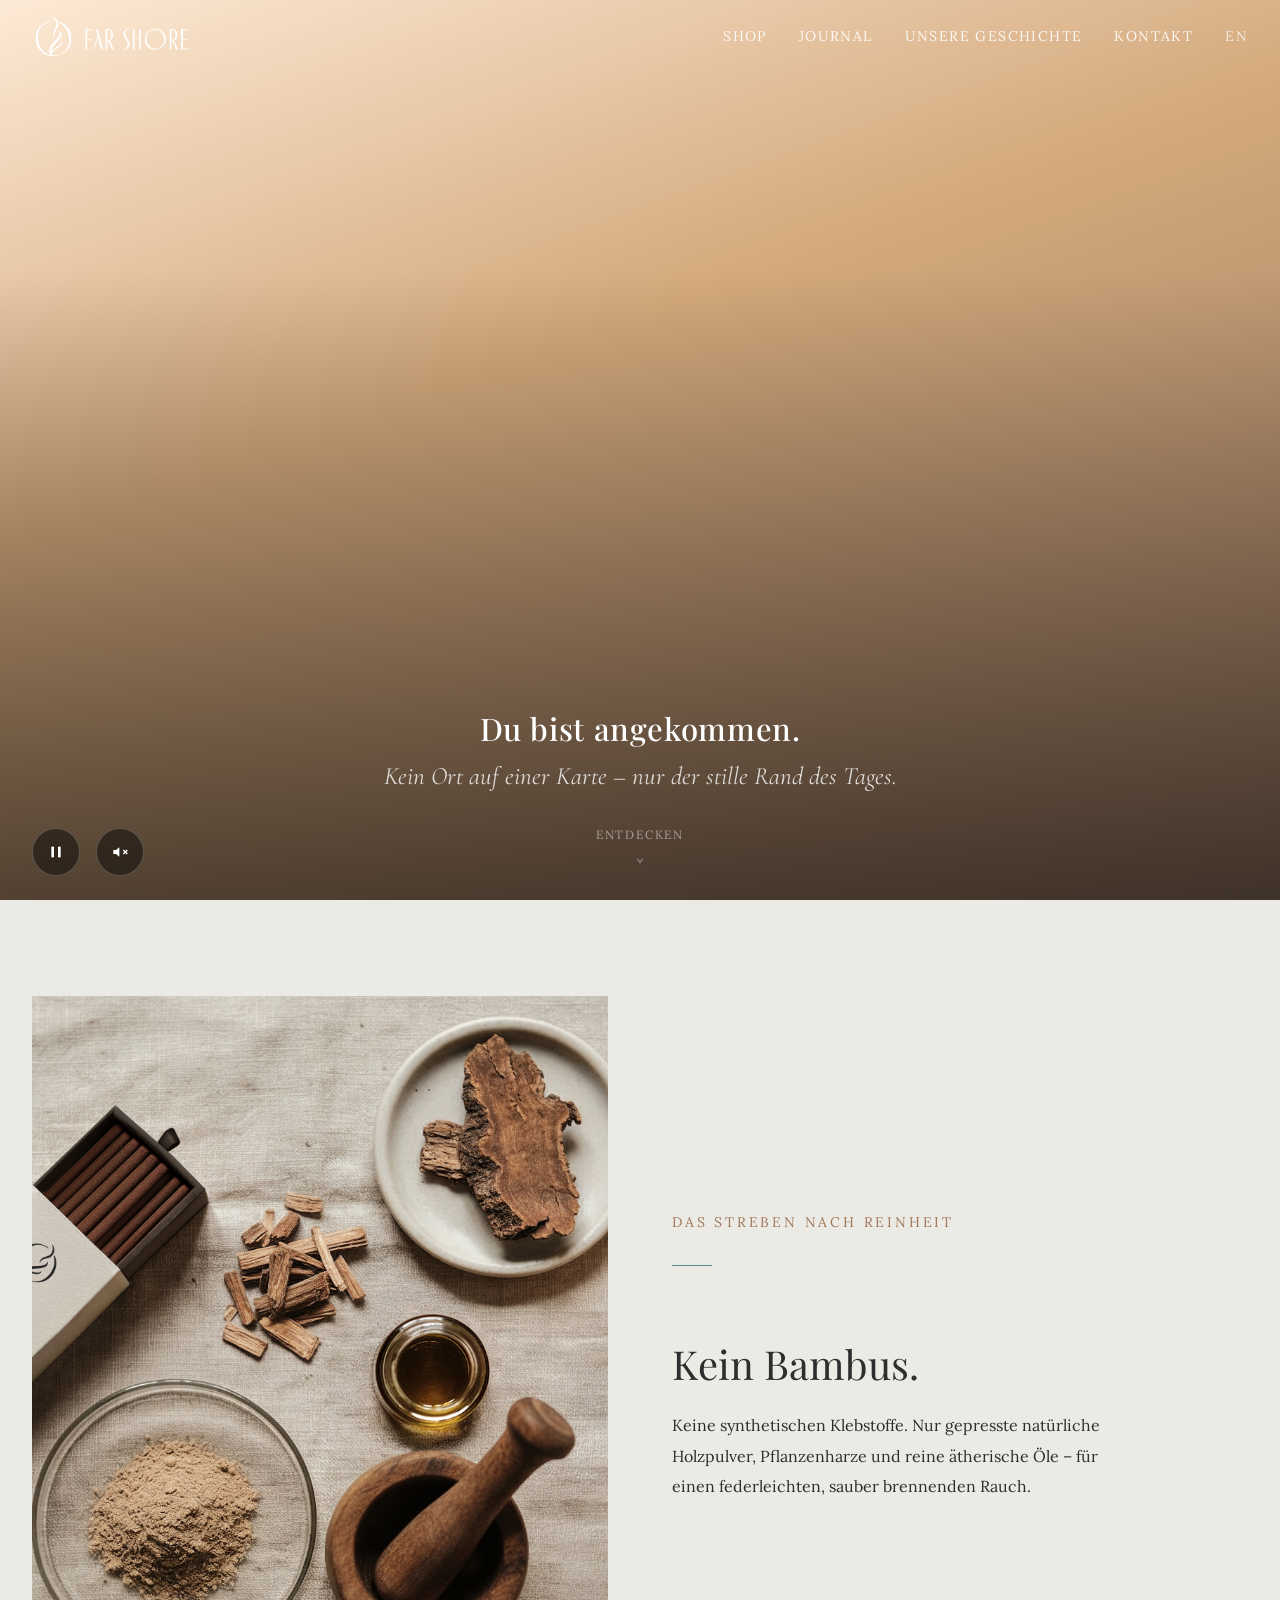
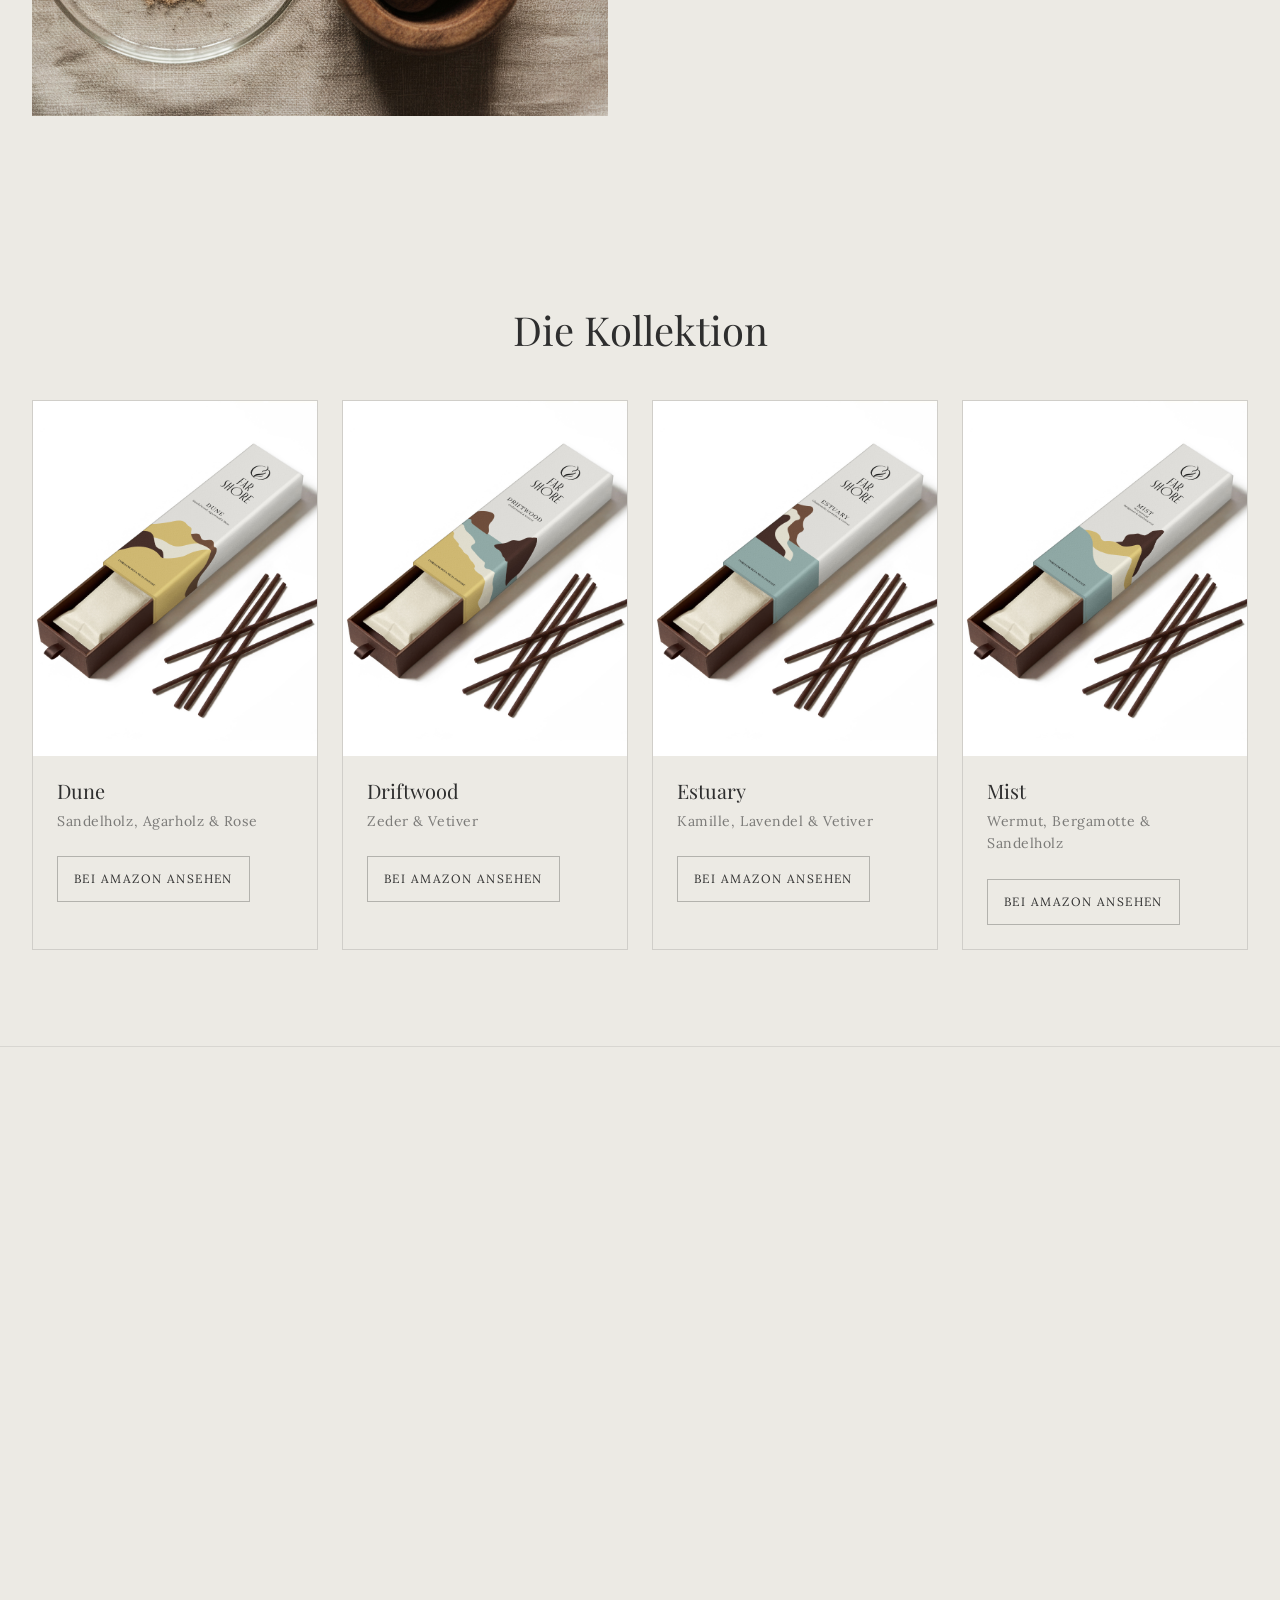
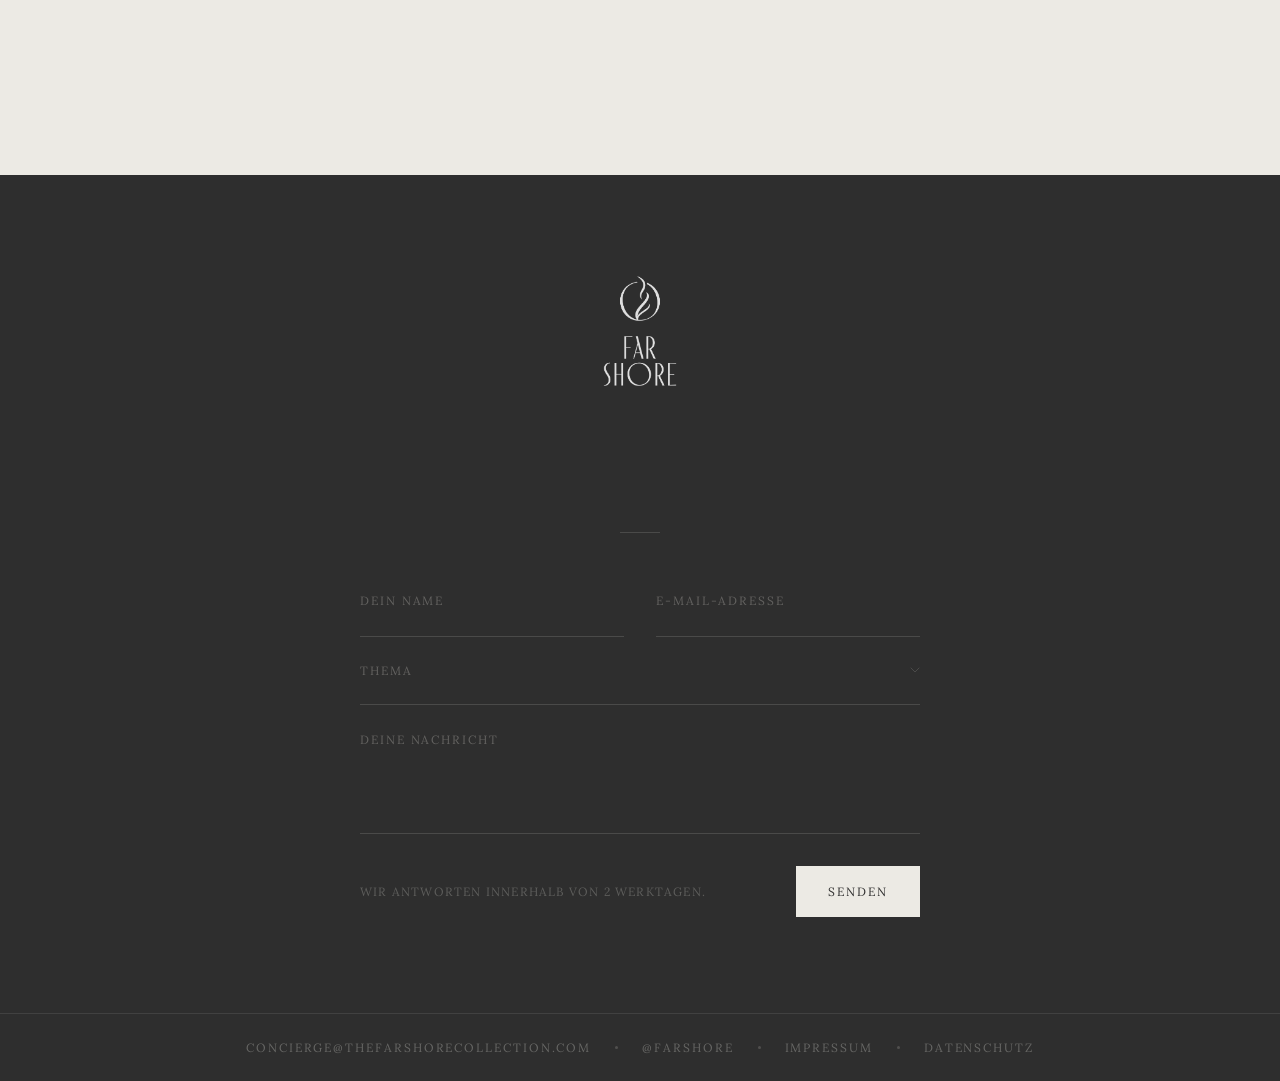
==== commit 7ad74bf4: "some new fixes" ====
--- a/index.html
+++ b/index.html
@@ -260,7 +260,7 @@
     <section class="ritual" id="ritual" aria-label="Das Ritual">
       <div class="ritual__inner">
         <!-- Left: parallax image -->
-        <div class="ritual__image-wrap reveal reveal--left">
+        <div class="ritual__image-wrap">
           <img
             class="ritual__image-base"
             src="/images/home/ritual-box.jpg"
--- a/css/tokens.css
+++ b/css/tokens.css
@@ -47,11 +47,16 @@
   --container-max:   1280px;
   --nav-height:      72px;
 
-  /* ── Responsive Breakpoints ── */
-  --bp-sm:   480px;
-  --bp-md:   768px;
-  --bp-lg:   1080px;
-  --bp-xl:   1440px;
+  /* ── Responsive Breakpoints ──
+     Reference only: CSS variables can't be used inside @media,
+     so media queries hard-code these values. Styles are desktop-first.
+       PC:     1024px and up   (base styles, no media query)
+       Tablet: 768px–1023px    @media (max-width: 1023px)
+       Phone:  767px and down  @media (max-width: 767px)
+               small phones    @media (max-width: 480px) */
+  --bp-phone-sm: 480px;
+  --bp-tablet:   768px;
+  --bp-pc:       1024px;
 
   /* ── Motion ── */
   --ease-soft:          cubic-bezier(0.25, 0.1, 0.25, 1);
--- a/css/typography.css
+++ b/css/typography.css
@@ -39,7 +39,13 @@
 .text-xl  { font-size: var(--text-xl); }
 .text-2xl { font-size: var(--text-2xl); }
 
-@media (max-width: 768px) {
+/* Tablet: 768px–1023px */
+@media (max-width: 1023px) {
+  h1 { font-size: 3.25rem; }
+}
+
+/* Phone: ≤767px */
+@media (max-width: 767px) {
   h1 { font-size: var(--text-xl); }
   h2 { font-size: var(--text-lg); }
 }
--- a/css/layout.css
+++ b/css/layout.css
@@ -20,7 +20,8 @@
   color: var(--color-charcoal);
 }
 
-@media (max-width: 768px) {
+/* Phone: ≤767px */
+@media (max-width: 767px) {
   .container {
     padding-inline: var(--space-6);
   }
--- a/css/nav.css
+++ b/css/nav.css
@@ -112,7 +112,7 @@
   position: fixed;
   inset: 0;
   background: var(--color-sand);
-  z-index: 99;
+  z-index: 101; /* above .site-nav (100) so the close button is clickable */
   flex-direction: column;
   align-items: center;
   justify-content: center;
@@ -198,7 +198,15 @@
   opacity: 0.5;
 }
 
-@media (max-width: 768px) {
+/* Tablet: 768px–1023px */
+@media (max-width: 1023px) {
+  .site-nav__links {
+    gap: var(--space-6);
+  }
+}
+
+/* Phone: ≤767px */
+@media (max-width: 767px) {
   .site-nav__links {
     display: none;
   }
--- a/css/hero.css
+++ b/css/hero.css
@@ -4,7 +4,7 @@
   position: relative;
   width: 100%;
   aspect-ratio: 16 / 9;
-  min-height: 56vh;
+  min-height: 100vh;
   max-height: 100vh;
   overflow: hidden;
   background: #1a1610;
@@ -17,8 +17,8 @@
   background: linear-gradient(
     160deg,
     var(--color-hero-warm) 0%,
-    #D4A97C 40%,
-    #8B6E5A 100%
+    #d4a97c 40%,
+    #8b6e5a 100%
   );
   z-index: 0;
 }
@@ -35,7 +35,7 @@
 
 /* Bottom gradient — makes text readable over video */
 .hero::after {
-  content: '';
+  content: "";
   position: absolute;
   inset: 0;
   background: linear-gradient(
@@ -99,12 +99,13 @@
   letter-spacing: 0.18em;
   border: 1px solid rgba(255, 255, 255, 0.6);
   border-radius: 0;
-  transition: background var(--duration-fast) var(--ease-out),
-              border-color var(--duration-fast) var(--ease-out);
+  transition:
+    background var(--duration-fast) var(--ease-out),
+    border-color var(--duration-fast) var(--ease-out);
 }
 
 .hero__cta::after {
-  content: '→';
+  content: "→";
   font-size: var(--text-sm);
   transition: transform var(--duration-fast) var(--ease-out);
 }
@@ -165,9 +166,10 @@
   align-items: center;
   justify-content: center;
   cursor: pointer;
-  transition: background var(--duration-fast) var(--ease-out),
-              border-color var(--duration-fast) var(--ease-out),
-              transform var(--duration-fast) var(--ease-out);
+  transition:
+    background var(--duration-fast) var(--ease-out),
+    border-color var(--duration-fast) var(--ease-out),
+    transform var(--duration-fast) var(--ease-out);
   flex-shrink: 0;
 }
 
@@ -187,18 +189,34 @@
 }
 
 /* Play button: video autoplays → show pause icon by default */
-#heroPlay .hero__ctrl-icon--play   { display: none; }
-#heroPlay .hero__ctrl-icon--pause  { display: block; }
-
-#heroPlay.is-paused .hero__ctrl-icon--play  { display: block; }
-#heroPlay.is-paused .hero__ctrl-icon--pause { display: none; }
+#heroPlay .hero__ctrl-icon--play {
+  display: none;
+}
+#heroPlay .hero__ctrl-icon--pause {
+  display: block;
+}
+
+#heroPlay.is-paused .hero__ctrl-icon--play {
+  display: block;
+}
+#heroPlay.is-paused .hero__ctrl-icon--pause {
+  display: none;
+}
 
 /* Mute button: video starts muted → show muted (X) icon by default */
-#heroMute .hero__ctrl-icon--muted   { display: block; }
-#heroMute .hero__ctrl-icon--unmuted { display: none; }
-
-#heroMute.is-unmuted .hero__ctrl-icon--muted   { display: none; }
-#heroMute.is-unmuted .hero__ctrl-icon--unmuted { display: block; }
+#heroMute .hero__ctrl-icon--muted {
+  display: block;
+}
+#heroMute .hero__ctrl-icon--unmuted {
+  display: none;
+}
+
+#heroMute.is-unmuted .hero__ctrl-icon--muted {
+  display: none;
+}
+#heroMute.is-unmuted .hero__ctrl-icon--unmuted {
+  display: block;
+}
 
 /* ── Scroll hint — bottom right ── */
 .hero__scroll-hint {
@@ -228,12 +246,20 @@
 }
 
 @keyframes scrollBounce {
-  0%, 100% { transform: translateY(0);   opacity: 0.4; }
-  50%       { transform: translateY(6px); opacity: 0.8; }
+  0%,
+  100% {
+    transform: translateY(0);
+    opacity: 0.4;
+  }
+  50% {
+    transform: translateY(6px);
+    opacity: 0.8;
+  }
 }
 
 /* ── Responsive ── */
-@media (max-width: 768px) {
+/* Phone: ≤767px */
+@media (max-width: 767px) {
   .hero {
     aspect-ratio: unset;
     height: 80vh;
@@ -252,11 +278,21 @@
   .hero__content {
     bottom: var(--space-12);
   }
+
+  .hero__ctrl-btn {
+    width: 32px;
+    height: 32px;
+  }
+
+  .hero__ctrl-icon {
+    width: 12px;
+    height: 12px;
+  }
 }
 
 @media (max-width: 480px) {
   .hero {
-    height: 75vh;
+    height: 100vh;
     min-height: 400px;
   }
 
--- a/css/ritual.css
+++ b/css/ritual.css
@@ -19,7 +19,6 @@
 .ritual__image-wrap {
   position: relative;
   aspect-ratio: 4 / 5;
-  overflow: hidden;
 }
 
 .ritual__image-base,
@@ -34,8 +33,9 @@
 .ritual__image-lid {
   opacity: 0;
   transform: translateY(-20px);
-  transition: opacity var(--duration-slow) var(--ease-out),
-              transform var(--duration-slow) var(--ease-out);
+  transition:
+    opacity var(--duration-slow) var(--ease-out),
+    transform var(--duration-slow) var(--ease-out);
 }
 
 /* Text side */
@@ -76,20 +76,37 @@
   margin-block: var(--space-2);
 }
 
-@media (max-width: 768px) {
+/* Tablet: 768px–1023px */
+@media (max-width: 1023px) {
+  .ritual__inner {
+    gap: var(--space-8);
+  }
+}
+
+/* Phone: ≤767px */
+@media (max-width: 767px) {
+  /* Unwrap .ritual__text so its children and the image share one column,
+     then reorder: label → image → divider → heading → body */
   .ritual__inner {
     grid-template-columns: 1fr;
-    gap: var(--space-12);
-  }
-
-  .ritual__image-wrap {
-    max-width: 480px;
-    margin-inline: auto;
+    gap: var(--space-6);
+    justify-items: center;
+    text-align: center;
   }
 
   .ritual__text {
-    text-align: center;
-    align-items: center;
+    display: contents;
+  }
+
+  .ritual__label   { order: 1; }
+  .ritual__divider { order: 3; }
+  .ritual__heading { order: 4; }
+  .ritual__body    { order: 5; }
+
+  .ritual__image-wrap {
+    order: 2;
+    width: 100%; /* children are absolute, so without a width it collapses to 0 */
+    max-width: 480px;
   }
 
   .ritual__body {
--- a/css/collection.css
+++ b/css/collection.css
@@ -95,7 +95,15 @@
   border-color: var(--color-charcoal);
 }
 
-@media (max-width: 768px) {
+/* Tablet: 768px–1023px */
+@media (max-width: 1023px) {
+  .collection__grid {
+    grid-template-columns: repeat(2, 1fr);
+  }
+}
+
+/* Phone: ≤767px */
+@media (max-width: 767px) {
   .collection__grid {
     grid-template-columns: repeat(2, 1fr);
     gap: var(--space-4);
--- a/css/journal.css
+++ b/css/journal.css
@@ -111,13 +111,15 @@
   opacity: 0.6;
 }
 
-@media (max-width: 1080px) {
+/* Tablet: 768px–1023px */
+@media (max-width: 1023px) {
   .journal__grid {
     grid-template-columns: repeat(2, 1fr);
   }
 }
 
-@media (max-width: 768px) {
+/* Phone: ≤767px */
+@media (max-width: 767px) {
   .journal__grid {
     grid-template-columns: 1fr;
     max-width: 520px;
--- a/css/contact.css
+++ b/css/contact.css
@@ -207,7 +207,8 @@
 /* Honeypot */
 .contact__hp { display: none; }
 
-@media (max-width: 768px) {
+/* Phone: ≤767px */
+@media (max-width: 767px) {
   .contact__form {
     max-width: 100%;
   }
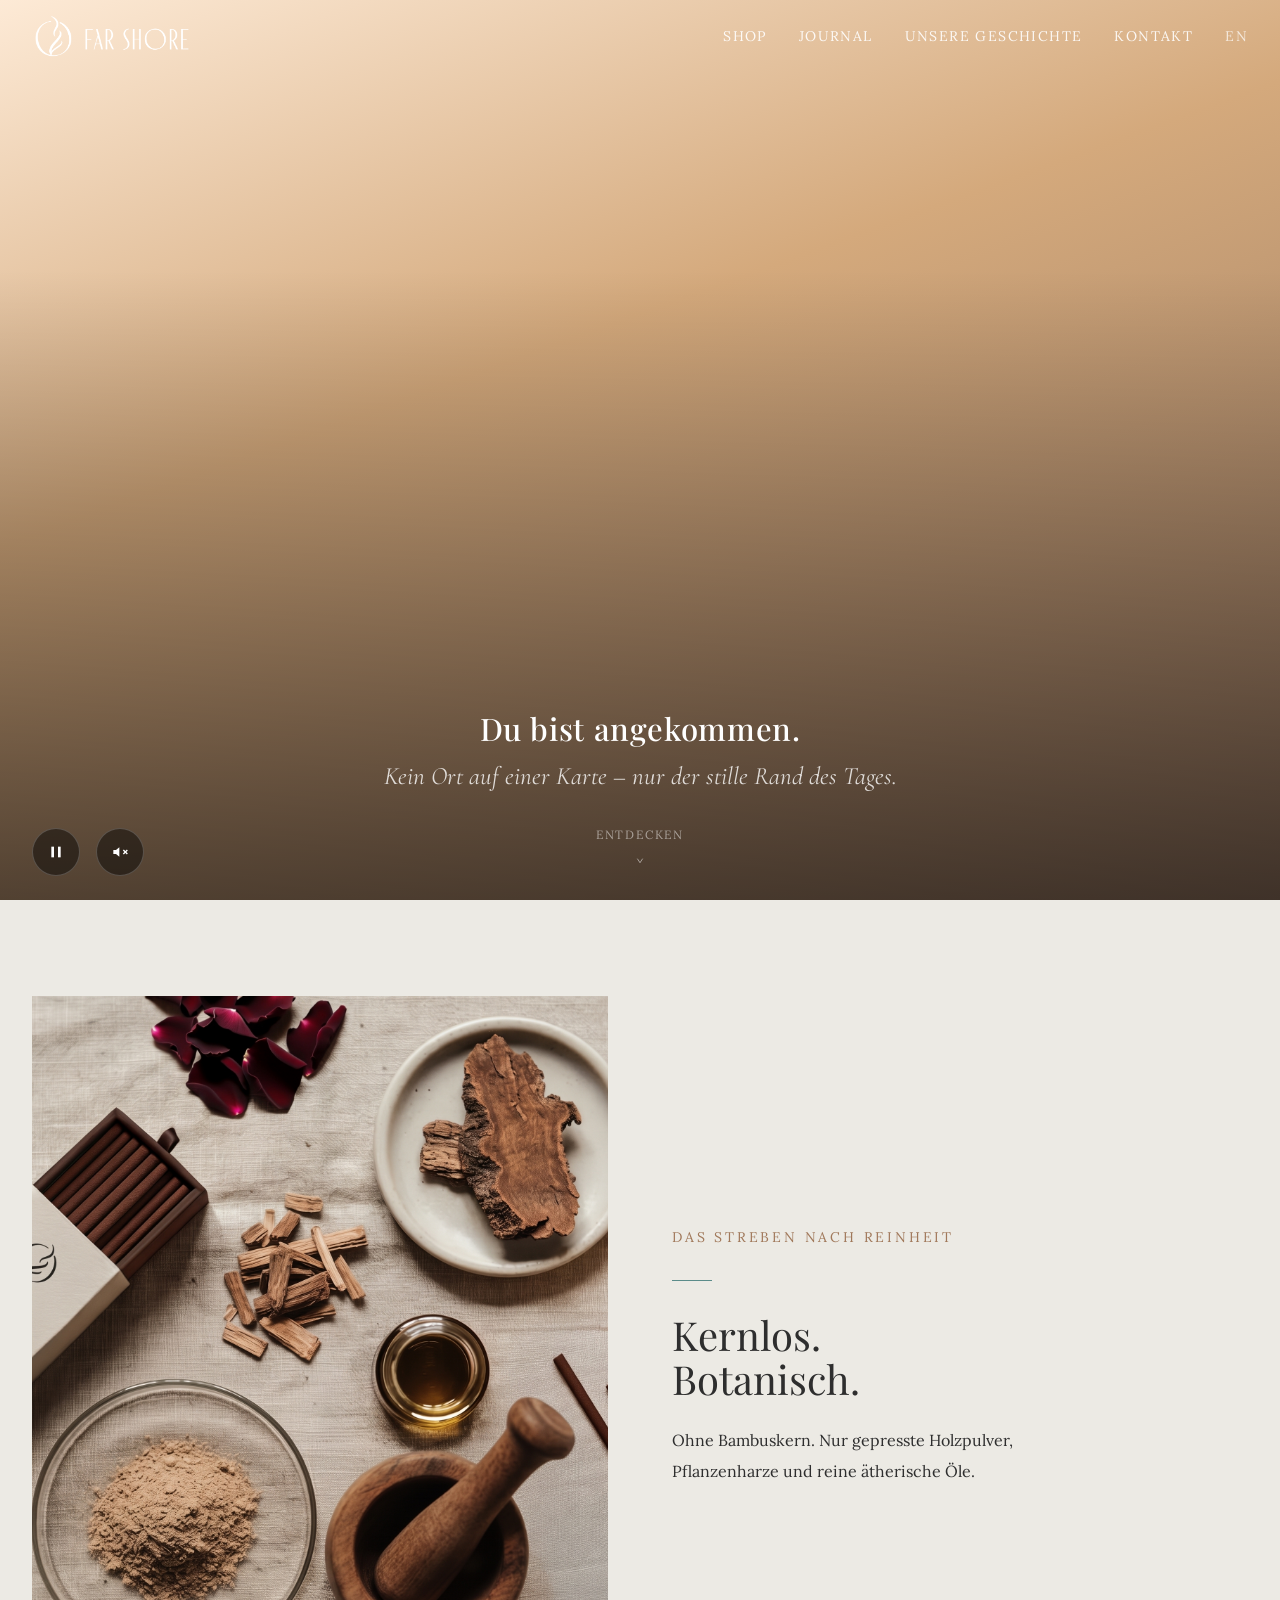
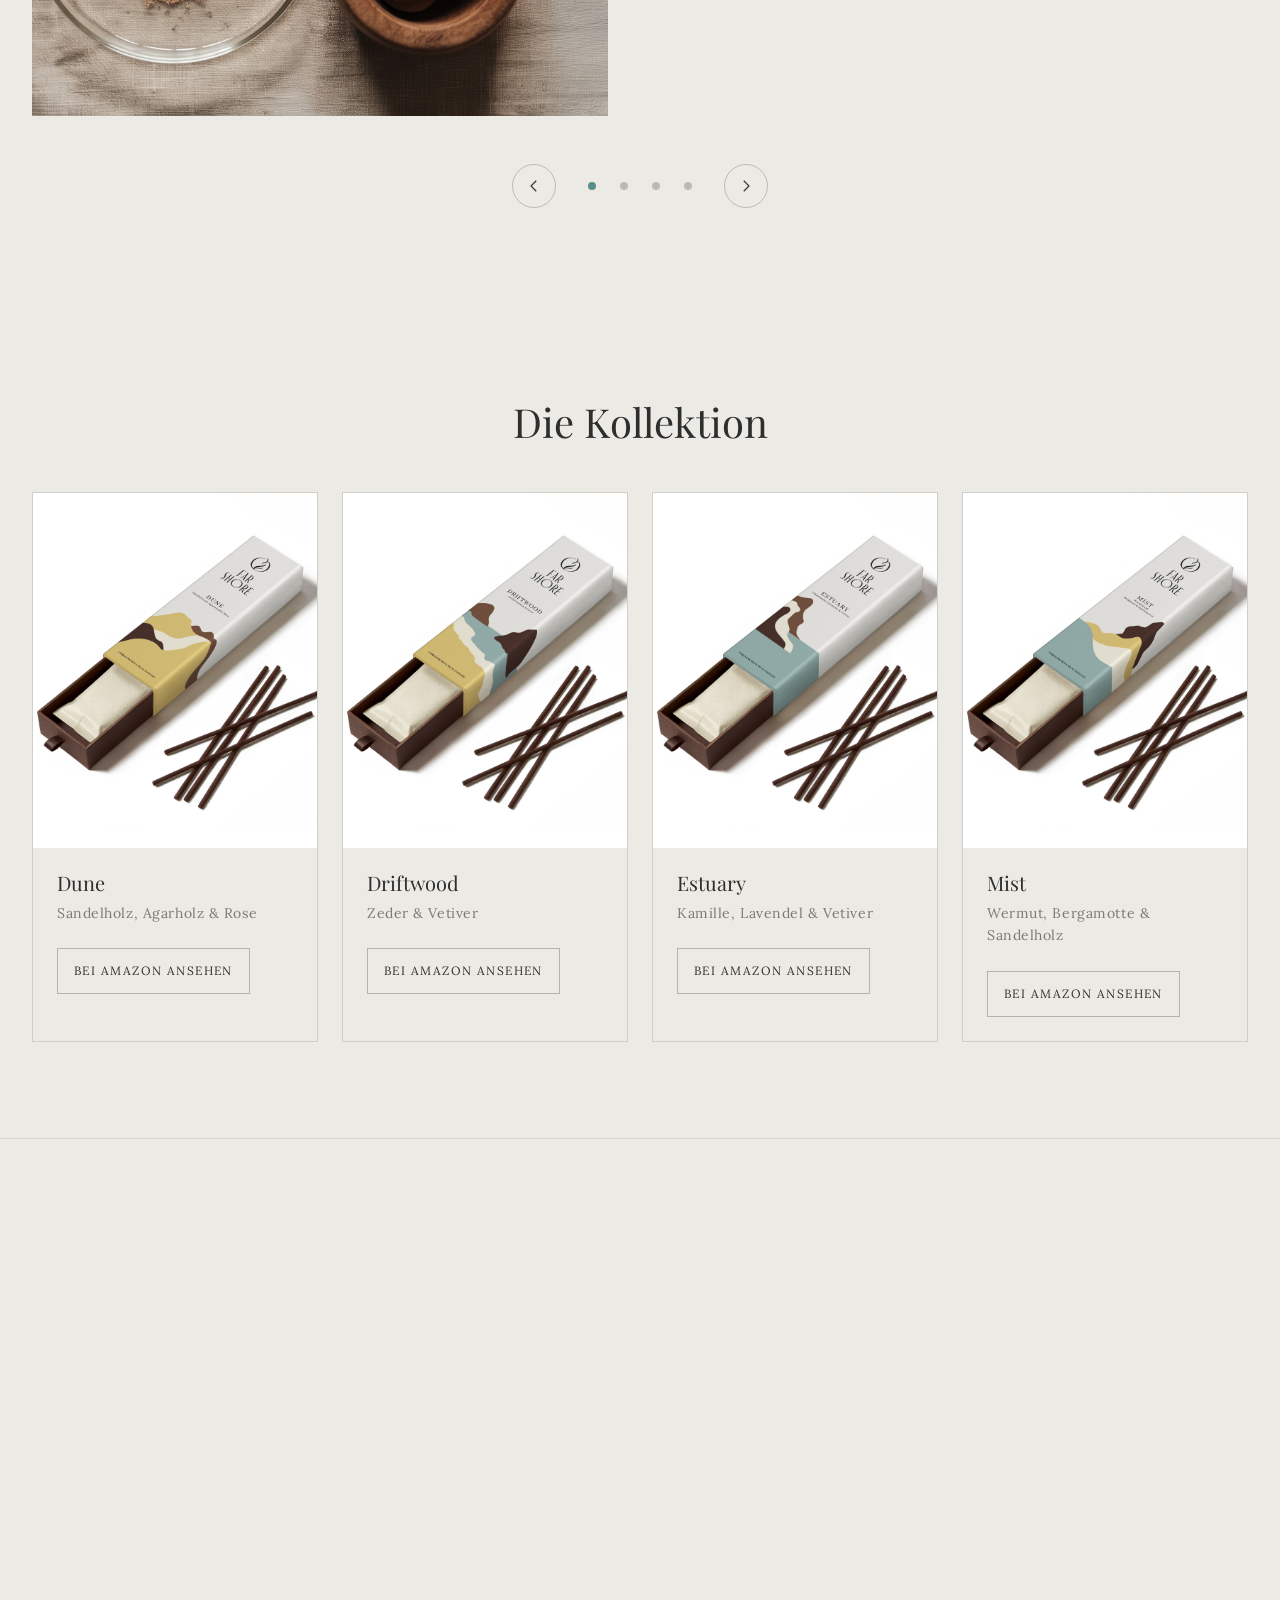
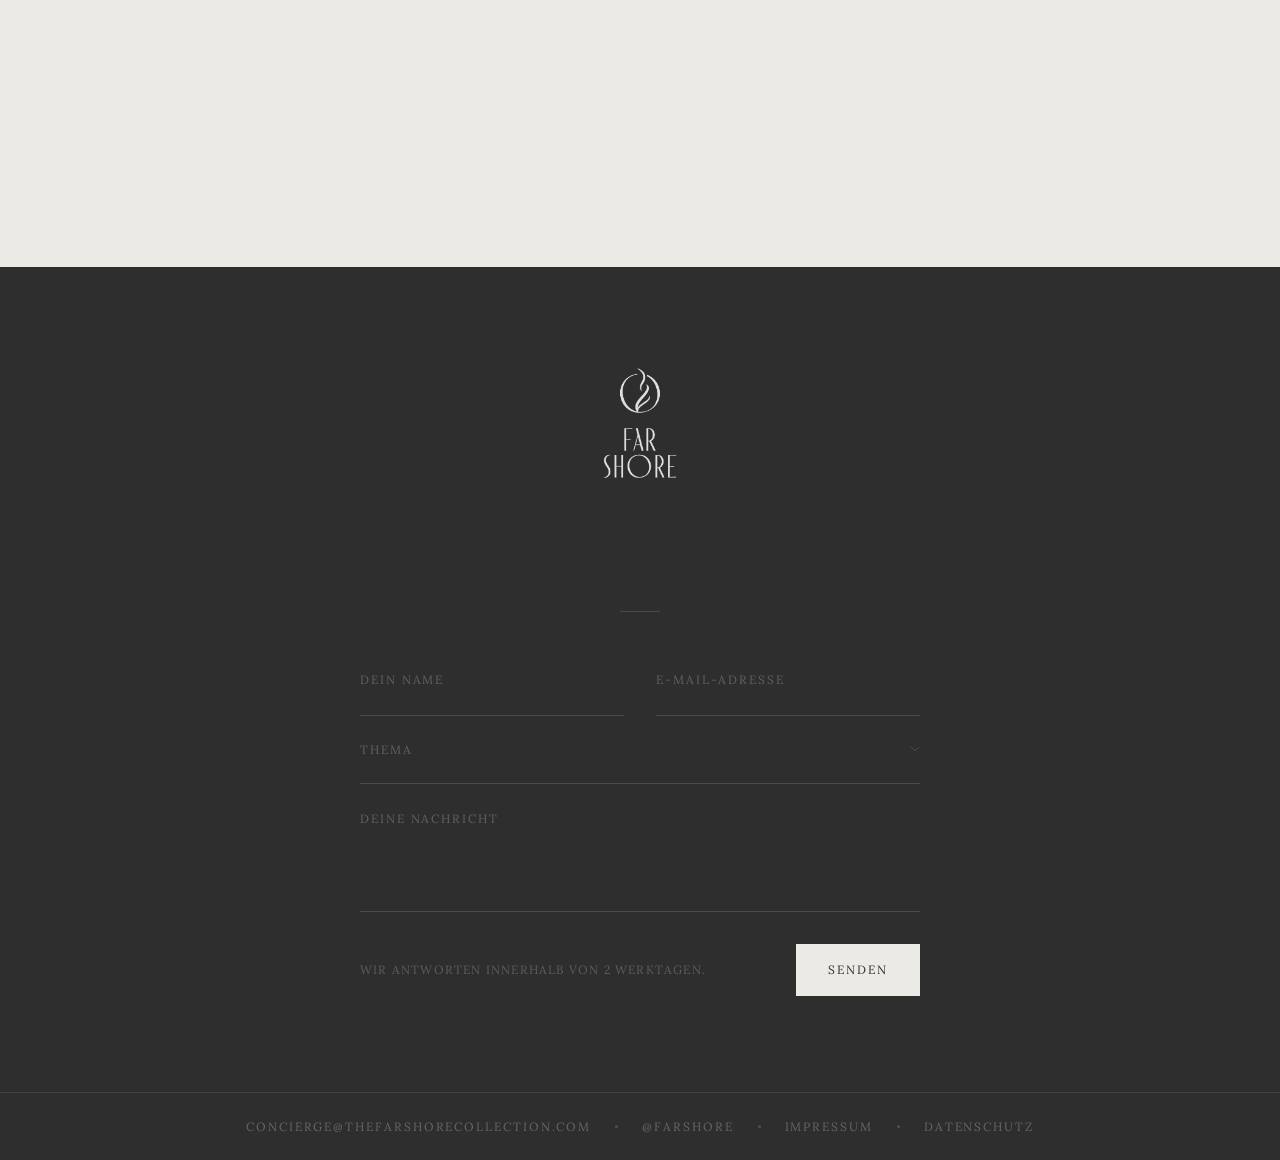
==== commit e3735271: "fix many things" ====
--- a/index.html
+++ b/index.html
@@ -7,7 +7,7 @@
       name="description"
       content="Far Shore — Erstklassiges kernloses Naturräucherwerk. Eine 30-minütige Auszeit für den Geist."
     />
-    <title>Far Shore — Luxus Naturräucherwerk</title>
+    <title>Far Shore - Premium Natural Incense</title>
 
     <!-- Favicon -->
     <link rel="icon" type="image/png" href="/images/logo/logo_symbol.png" />
@@ -29,6 +29,7 @@
     <link rel="stylesheet" href="/css/nav.css?v=4" />
     <link rel="stylesheet" href="/css/hero.css" />
     <link rel="stylesheet" href="/css/ritual.css" />
+    <link rel="stylesheet" href="/css/carousel.css" />
     <link rel="stylesheet" href="/css/collection.css" />
     <link rel="stylesheet" href="/css/journal.css" />
     <link rel="stylesheet" href="/css/contact.css" />
@@ -258,30 +259,125 @@
        THE RITUAL
   ───────────────────────────────────────── -->
     <section class="ritual" id="ritual" aria-label="Das Ritual">
-      <div class="ritual__inner">
-        <!-- Left: parallax image -->
-        <div class="ritual__image-wrap">
-          <img
-            class="ritual__image-base"
-            src="/images/home/ritual-box.jpg"
-            alt="Far Shore ingredient transparency"
-          />
-        </div>
-
-        <!-- Right: text -->
-        <div class="ritual__text reveal reveal--right">
-          <span class="ritual__label" data-i18n="ritual.label"
-            >Das Streben nach Reinheit</span
-          >
-          <div class="ritual__divider" aria-hidden="true"></div>
-          <h2 class="ritual__heading" data-i18n="ritual.heading">
-            Kernlos.<br />Kein Bambus.
-          </h2>
-          <p class="ritual__body" data-i18n="ritual.body">
-            Keine synthetischen Klebstoffe. Nur gepresste natürliche Holzpulver,
-            Pflanzenharze und reine ätherische Öle – für einen federleichten,
-            sauber brennenden Rauch.
-          </p>
+      <div class="carousel" data-carousel aria-label="Das Ritual">
+        <!--
+          To add a slide: copy one <div class="carousel__slide">…</div> block below
+          and change the image, label, heading and text. Arrows and dots update automatically.
+        -->
+        <div class="carousel__track">
+          <!-- Slide 1 -->
+          <div class="carousel__slide">
+            <div class="ritual__inner">
+              <!-- Left: parallax image -->
+              <div class="ritual__image-wrap">
+                <img
+                  class="ritual__image-base"
+                  src="/images/carousel/slide-1.jpg"
+                  alt="Far Shore ingredient transparency"
+                />
+              </div>
+
+              <!-- Right: text -->
+              <div class="ritual__text reveal reveal--right">
+                <span class="ritual__label" data-i18n="ritual.slide1.label"
+                  >Das Streben nach Reinheit</span
+                >
+                <div class="ritual__divider" aria-hidden="true"></div>
+                <h5 class="ritual__heading" data-i18n="ritual.slide1.heading">
+                  Kernlos.<br />Botanisch.
+                </h5>
+                <p class="ritual__body" data-i18n="ritual.slide1.body">
+                  Ohne Bambuskern. Nur gepresste Holzpulver, Pflanzenharze und
+                  reine ätherische Öle.
+                </p>
+              </div>
+            </div>
+          </div>
+
+          <!-- Slide 2 -->
+          <div class="carousel__slide">
+            <div class="ritual__inner">
+              <div class="ritual__image-wrap">
+                <img
+                  class="ritual__image-base"
+                  src="/images/carousel/slide-2.jpg"
+                  alt="Hunderte von Hand gefertigte Räucherstäbchen trocknen auf Holzgestellen in einem Werkstatthof"
+                  data-i18n-alt="ritual.slide2.alt"
+                  loading="lazy"
+                />
+              </div>
+              <div class="ritual__text reveal reveal--right">
+                <span class="ritual__label" data-i18n="ritual.slide2.label"
+                  >Die Kunst der Geduld</span
+                >
+                <div class="ritual__divider" aria-hidden="true"></div>
+                <h5 class="ritual__heading" data-i18n="ritual.slide2.heading">
+                  Von Hand gefertigt.<br />Mit Zeit gereift.
+                </h5>
+                <p class="ritual__body" data-i18n="ritual.slide2.body">
+                  Geboren aus jahrhundertealter Handwerkskunst in einem kleinen
+                  Küstendorf in Ostasien.
+                </p>
+              </div>
+            </div>
+          </div>
+
+          <!-- Slide 3 -->
+          <div class="carousel__slide">
+            <div class="ritual__inner">
+              <div class="ritual__image-wrap">
+                <img
+                  class="ritual__image-base"
+                  src="/images/carousel/slide-3.jpg"
+                  alt="Ein glimmendes Räucherstäbchen auf einer gesprenkelten Keramikschale, ein feiner Rauchfaden steigt auf"
+                  data-i18n-alt="ritual.slide3.alt"
+                  loading="lazy"
+                />
+              </div>
+              <div class="ritual__text reveal reveal--right">
+                <span class="ritual__label" data-i18n="ritual.slide3.label"
+                  >Der stille Moment</span
+                >
+                <div class="ritual__divider" aria-hidden="true"></div>
+                <h5 class="ritual__heading" data-i18n="ritual.slide3.heading">
+                  Ein Faden Rauch.<br />Eine halbe Stunde.
+                </h5>
+                <p class="ritual__body" data-i18n="ritual.slide3.body">
+                  Fein, hell, ruhig. Gut dreißig Minuten, die nur dir gehören,
+                  bis nichts bleibt als eine Linie Asche.
+                </p>
+              </div>
+            </div>
+          </div>
+
+          <!-- Slide 4 -->
+          <div class="carousel__slide">
+            <div class="ritual__inner">
+              <div class="ritual__image-wrap">
+                <img
+                  class="ritual__image-base"
+                  src="/images/carousel/slide-4.jpg"
+                  alt="Vier Momente mit Far Shore: am Schreibtisch, auf dem Sofa mit einem Buch, bei einer Tasse Tee mit Estuary und neben einer Yogamatte mit Mist"
+                  data-i18n-alt="ritual.slide4.alt"
+                  loading="lazy"
+                />
+              </div>
+              <div class="ritual__text reveal reveal--right">
+                <span class="ritual__label" data-i18n="ritual.slide4.label"
+                  >Der Weg zur Küste</span
+                >
+                <div class="ritual__divider" aria-hidden="true"></div>
+                <h5 class="ritual__heading" data-i18n="ritual.slide4.heading">
+                  Vier Landschaften.<br />Vier Momente.
+                </h5>
+                <p class="ritual__body" data-i18n="ritual.slide4.body">
+                  Wähle nach dem Moment: The Mist für die Morgenrituale, The
+                  Driftwood für tiefen Fokus, The Estuary für das bewusste
+                  Abschalten, The Dune für lange Abende.
+                </p>
+              </div>
+            </div>
+          </div>
         </div>
       </div>
     </section>
@@ -523,114 +619,122 @@
           class="contact__logo"
         />
 
-        <h2 class="contact__headline reveal" data-i18n="contact.headline">
+        <h3 class="contact__headline reveal" data-i18n="contact.headline">
           Erreiche das Ufer.
-        </h2>
+        </h3>
         <p class="contact__poetry reveal" data-i18n="contact.poetry">
           Wir lesen jede Nachricht. Wir antworten mit Sorgfalt.
         </p>
 
         <div class="contact__divider" aria-hidden="true"></div>
 
-        <form class="contact__form" id="contactForm" novalidate>
-          <div class="contact__hp" aria-hidden="true">
-            <input type="text" name="_honey" tabindex="-1" autocomplete="off" />
-          </div>
-
-          <div class="contact__row">
-            <div class="contact__field">
+        <!-- Form and success message share one spot; the message replaces the form in place -->
+        <div class="contact__stage">
+          <form class="contact__form" id="contactForm" novalidate>
+            <div class="contact__hp" aria-hidden="true">
               <input
                 type="text"
-                name="name"
-                data-i18n-placeholder="contact.name.placeholder"
-                placeholder="Dein Name"
+                name="_honey"
+                tabindex="-1"
+                autocomplete="off"
+              />
+            </div>
+
+            <div class="contact__row">
+              <div class="contact__field">
+                <input
+                  type="text"
+                  name="name"
+                  data-i18n-placeholder="contact.name.placeholder"
+                  placeholder="Dein Name"
+                  required
+                  autocomplete="name"
+                />
+              </div>
+              <div class="contact__field">
+                <input
+                  type="email"
+                  name="email"
+                  data-i18n-placeholder="contact.email.placeholder"
+                  placeholder="E-Mail-Adresse"
+                  required
+                  autocomplete="email"
+                />
+              </div>
+            </div>
+
+            <div class="contact__field" style="position: relative">
+              <select name="topic" id="topicSelect" required>
+                <option
+                  value=""
+                  disabled
+                  selected
+                  data-i18n="contact.topic.default"
+                >
+                  Thema
+                </option>
+                <option value="order" data-i18n="contact.topic.order">
+                  Bestellanfrage
+                </option>
+                <option value="wholesale" data-i18n="contact.topic.wholesale">
+                  Großhandel &amp; Händler
+                </option>
+                <option value="press" data-i18n="contact.topic.press">
+                  Presse &amp; Zusammenarbeit
+                </option>
+                <option value="general" data-i18n="contact.topic.general">
+                  Allgemeines
+                </option>
+              </select>
+              <svg
+                class="contact__select-arrow"
+                width="10"
+                height="6"
+                viewBox="0 0 10 6"
+                fill="none"
+                aria-hidden="true"
+              >
+                <path
+                  d="M1 1L5 5L9 1"
+                  stroke="rgba(236,234,228,0.5)"
+                  stroke-width="1"
+                  stroke-linecap="round"
+                />
+              </svg>
+            </div>
+
+            <div class="contact__field">
+              <textarea
+                name="message"
+                data-i18n-placeholder="contact.msg.placeholder"
+                placeholder="Deine Nachricht"
                 required
-                autocomplete="name"
-              />
-            </div>
-            <div class="contact__field">
-              <input
-                type="email"
-                name="email"
-                data-i18n-placeholder="contact.email.placeholder"
-                placeholder="E-Mail-Adresse"
-                required
-                autocomplete="email"
-              />
-            </div>
+              ></textarea>
+            </div>
+
+            <div class="contact__actions">
+              <span class="contact__note" data-i18n="contact.note"
+                >Wir antworten innerhalb von 2 Werktagen.</span
+              >
+              <button
+                type="submit"
+                class="contact__submit"
+                data-i18n="contact.submit"
+              >
+                Senden
+              </button>
+            </div>
+          </form>
+
+          <div class="contact__success" id="contactSuccess" aria-live="polite">
+            <div class="contact__divider" style="margin-inline: auto"></div>
+            <p data-i18n="contact.success">
+              Deine Nachricht ist unterwegs.<br />
+              <span style="opacity: 0.5; font-size: var(--text-base)"
+                >Wir melden uns in Kürze.</span
+              >
+            </p>
           </div>
-
-          <div class="contact__field" style="position: relative">
-            <select name="topic" id="topicSelect" required>
-              <option
-                value=""
-                disabled
-                selected
-                data-i18n="contact.topic.default"
-              >
-                Thema
-              </option>
-              <option value="order" data-i18n="contact.topic.order">
-                Bestellanfrage
-              </option>
-              <option value="wholesale" data-i18n="contact.topic.wholesale">
-                Großhandel &amp; Händler
-              </option>
-              <option value="press" data-i18n="contact.topic.press">
-                Presse &amp; Zusammenarbeit
-              </option>
-              <option value="general" data-i18n="contact.topic.general">
-                Allgemeines
-              </option>
-            </select>
-            <svg
-              class="contact__select-arrow"
-              width="10"
-              height="6"
-              viewBox="0 0 10 6"
-              fill="none"
-              aria-hidden="true"
-            >
-              <path
-                d="M1 1L5 5L9 1"
-                stroke="rgba(236,234,228,0.5)"
-                stroke-width="1"
-                stroke-linecap="round"
-              />
-            </svg>
-          </div>
-
-          <div class="contact__field">
-            <textarea
-              name="message"
-              data-i18n-placeholder="contact.msg.placeholder"
-              placeholder="Deine Nachricht"
-              required
-            ></textarea>
-          </div>
-
-          <div class="contact__actions">
-            <span class="contact__note" data-i18n="contact.note"
-              >Wir antworten innerhalb von 2 Werktagen.</span
-            >
-            <button
-              type="submit"
-              class="contact__submit"
-              data-i18n="contact.submit"
-            >
-              Senden
-            </button>
-          </div>
-        </form>
-
-        <div class="contact__success" id="contactSuccess" aria-live="polite">
-          <div class="contact__divider" style="margin-inline: auto"></div>
-          <p data-i18n="contact.success">
-            Deine Nachricht ist unterwegs.<br />
-            <span style="opacity: 0.5; font-size: var(--text-base)"
-              >Wir melden uns in Kürze.</span
-            >
-          </p>
         </div>
       </div>
     </section>
@@ -661,6 +765,9 @@
     <script type="module" src="/js/i18n.js"></script>
     <script type="module" src="/js/scrollTo.js"></script>
     <script type="module">
+      import { sendForm } from "/js/form-service.js";
+      import { t } from "/js/i18n.js";
+
       const form = document.getElementById("contactForm");
       const success = document.getElementById("contactSuccess");
       const select = document.getElementById("topicSelect");
@@ -672,19 +779,49 @@
       }
 
       if (form) {
-        form.addEventListener("submit", (e) => {
+        const submitBtn = form.querySelector(".contact__submit");
+        const error = document.createElement("p");
+        error.className = "contact__error";
+        error.setAttribute("role", "alert");
+        error.hidden = true;
+        form.appendChild(error);
+
+        form.addEventListener("submit", async (e) => {
           e.preventDefault();
-          const name = form.name.value.trim();
-          const email = form.email.value.trim();
-          const message = form.message.value.trim();
-          if (!name || !email || !message) return;
-
-          form.style.opacity = "0";
-          form.style.transition = "opacity 0.6s ease";
-          setTimeout(() => {
-            form.style.display = "none";
+          // form.name is the form's own name attribute, so use elements.namedItem
+          const name = form.elements.namedItem("name").value.trim();
+          const email = form.elements.namedItem("email").value.trim();
+          const message = form.elements.namedItem("message").value.trim();
+          if (!form.checkValidity() || !name || !email || !message) {
+            form.reportValidity();
+            return;
+          }
+
+          error.hidden = true;
+          submitBtn.disabled = true;
+          submitBtn.textContent = "…";
+
+          try {
+            const topic = select.options[select.selectedIndex].text.trim();
+            await sendForm(
+              { Name: name, "E-Mail": email, Thema: topic, Nachricht: message },
+              {
+                subject: `Kontaktanfrage: ${topic} – ${name}`,
+                replyTo: email,
+                honeypot: form.elements.namedItem("_honey").value,
+              },
+            );
+
+            form.classList.add("is-sent");
             success.classList.add("is-visible");
-          }, 600);
+          } catch (err) {
+            console.error("Contact form:", err);
+            error.innerHTML = t("contact.error");
+            error.hidden = false;
+          } finally {
+            submitBtn.disabled = false;
+            submitBtn.textContent = t("contact.submit");
+          }
         });
       }
     </script>
@@ -728,6 +865,7 @@
     </script>
     <script type="module" src="/js/nav.js"></script>
     <script type="module" src="/js/parallax.js"></script>
+    <script type="module" src="/js/carousel.js"></script>
     <script type="module" src="/js/scroll-reveal.js"></script>
   </body>
 </html>
--- a/css/ritual.css
+++ b/css/ritual.css
@@ -86,10 +86,10 @@
 /* Phone: ≤767px */
 @media (max-width: 767px) {
   /* Unwrap .ritual__text so its children and the image share one column,
-     then reorder: label → image → divider → heading → body */
+     then reorder: label → divider → image → heading → body */
   .ritual__inner {
     grid-template-columns: 1fr;
-    gap: var(--space-6);
+    gap: var(--space-2);
     justify-items: center;
     text-align: center;
   }
@@ -98,18 +98,26 @@
     display: contents;
   }
 
-  .ritual__label   { order: 1; }
-  .ritual__divider { order: 3; }
-  .ritual__heading { order: 4; }
-  .ritual__body    { order: 5; }
+  .ritual__label {
+    order: 1;
+  }
+  .ritual__divider {
+    order: 2;
+  }
+  .ritual__heading {
+    order: 4;
+    font-size: 2rem; /* 32px */
+    margin-top: var(--space-4);
+  }
+  .ritual__body {
+    order: 5;
+    line-height: var(--leading-normal);
+    max-width: 480px; /* same column width as the image */
+  }
 
   .ritual__image-wrap {
-    order: 2;
+    order: 3;
     width: 100%; /* children are absolute, so without a width it collapses to 0 */
     max-width: 480px;
   }
-
-  .ritual__body {
-    max-width: 100%;
-  }
 }
--- a/css/carousel.css
+++ b/css/carousel.css
@@ -0,0 +1,119 @@
+/* carousel.css — Far Shore reusable carousel
+   Markup and usage: see the comment at the top of js/carousel.js */
+
+.carousel {
+  position: relative;
+}
+
+.carousel__track {
+  position: relative; /* offsetParent for slides, used by carousel.js */
+  display: flex;
+  overflow-x: auto;
+  scroll-snap-type: x mandatory;
+  scroll-behavior: smooth;
+  overscroll-behavior-x: contain;
+  scrollbar-width: none;
+}
+
+.carousel__track::-webkit-scrollbar {
+  display: none;
+}
+
+.carousel__track:focus-visible {
+  outline: 1px solid var(--color-teal);
+  outline-offset: 4px;
+}
+
+.carousel__slide {
+  flex: 0 0 100%;
+  min-width: 0;
+  scroll-snap-align: start;
+  scroll-snap-stop: always;
+}
+
+/* ── Controls (created by carousel.js) ── */
+.carousel__controls {
+  display: flex;
+  align-items: center;
+  justify-content: center;
+  gap: var(--space-6);
+  margin-top: var(--space-12);
+}
+
+.carousel__arrow {
+  width: 44px;
+  height: 44px;
+  border-radius: 50%;
+  border: 1px solid rgba(46, 46, 46, 0.25);
+  color: var(--color-charcoal);
+  display: flex;
+  align-items: center;
+  justify-content: center;
+  cursor: pointer;
+  transition:
+    border-color var(--duration-fast) var(--ease-out),
+    background var(--duration-fast) var(--ease-out);
+}
+
+.carousel__arrow:hover {
+  border-color: var(--color-charcoal);
+  background: rgba(46, 46, 46, 0.05);
+}
+
+.carousel__arrow svg {
+  width: 18px;
+  height: 18px;
+  fill: none;
+  stroke: currentColor;
+  stroke-width: 1.5;
+}
+
+.carousel__dots {
+  display: flex;
+  gap: var(--space-2);
+}
+
+/* 24px tap area around an 8px dot */
+.carousel__dot {
+  width: 24px;
+  height: 24px;
+  display: flex;
+  align-items: center;
+  justify-content: center;
+  cursor: pointer;
+}
+
+.carousel__dot::before {
+  content: "";
+  width: 8px;
+  height: 8px;
+  border-radius: 50%;
+  background: var(--color-charcoal);
+  opacity: 0.25;
+  transition:
+    opacity var(--duration-fast) var(--ease-out),
+    background var(--duration-fast) var(--ease-out);
+}
+
+.carousel__dot[aria-current="true"]::before {
+  background: var(--color-teal);
+  opacity: 1;
+}
+
+/* Single slide: nothing to navigate */
+.carousel--single .carousel__controls {
+  display: none;
+}
+
+/* Phone: ≤767px */
+@media (max-width: 767px) {
+  .carousel__controls {
+    margin-top: var(--space-2);
+  }
+}
+
+@media (prefers-reduced-motion: reduce) {
+  .carousel__track {
+    scroll-behavior: auto;
+  }
+}
--- a/css/contact.css
+++ b/css/contact.css
@@ -26,7 +26,7 @@
 /* Headline */
 .contact__headline {
   font-family: var(--font-heading);
-  font-size: var(--text-xl);
+  font-size: var(--text-lg);
   font-weight: 400;
   color: var(--color-sand-text);
   text-align: center;
@@ -107,7 +107,7 @@
 }
 
 .contact__field select option {
-  background: #3A3A3A;
+  background: #3a3a3a;
   color: var(--color-sand-text);
   font-size: 0.9rem;
   text-transform: none;
@@ -162,8 +162,9 @@
   border: none;
   border-radius: 0;
   cursor: pointer;
-  transition: background var(--duration-fast) var(--ease-out),
-              color var(--duration-fast) var(--ease-out);
+  transition:
+    background var(--duration-fast) var(--ease-out),
+    color var(--duration-fast) var(--ease-out);
 }
 
 .contact__submit:hover {
@@ -184,16 +185,46 @@
   text-decoration: underline;
 }
 
+/* Form and success message stacked in the same grid cell, so the message
+   appears exactly where the form was and the section keeps its height */
+.contact__stage {
+  display: grid;
+  width: 100%;
+  max-width: 560px;
+}
+
+.contact__stage > * {
+  grid-area: 1 / 1;
+}
+
+.contact__form.is-sent {
+  opacity: 0;
+  visibility: hidden;
+  pointer-events: none;
+  transition:
+    opacity 0.6s var(--ease-out),
+    visibility 0s 0.6s;
+}
+
 /* Success state */
 .contact__success {
-  display: none;
+  display: flex;
+  flex-direction: column;
+  align-items: center;
+  justify-content: center;
   text-align: center;
   padding-block: var(--space-12);
+  opacity: 0;
+  visibility: hidden;
+  outline: none;
 }
 
 .contact__success.is-visible {
-  display: block;
-  animation: pageFadeIn var(--duration-slow) var(--ease-out) both;
+  opacity: 1;
+  visibility: visible;
+  transition:
+    opacity var(--duration-slow) var(--ease-out) 0.4s,
+    visibility 0s 0.4s;
 }
 
 .contact__success p {
@@ -205,7 +236,9 @@
 }
 
 /* Honeypot */
-.contact__hp { display: none; }
+.contact__hp {
+  display: none;
+}
 
 /* Phone: ≤767px */
 @media (max-width: 767px) {
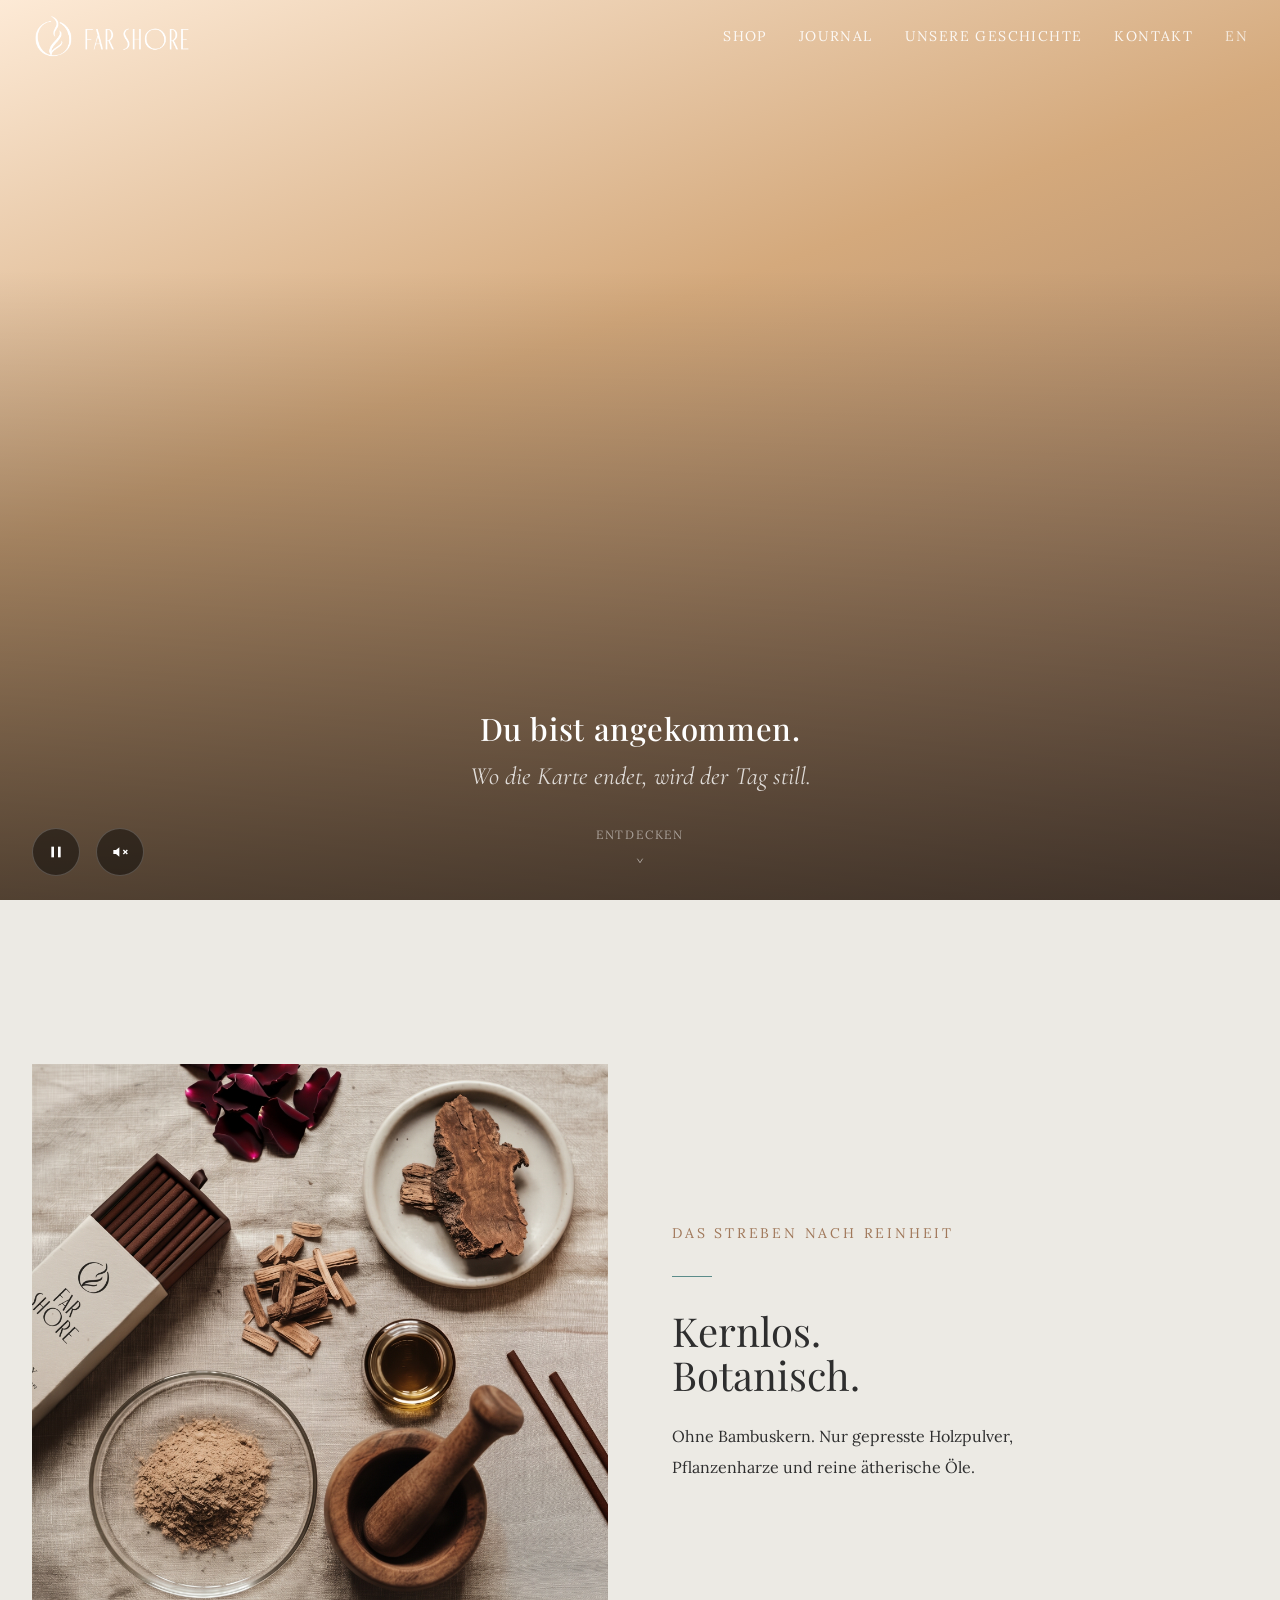
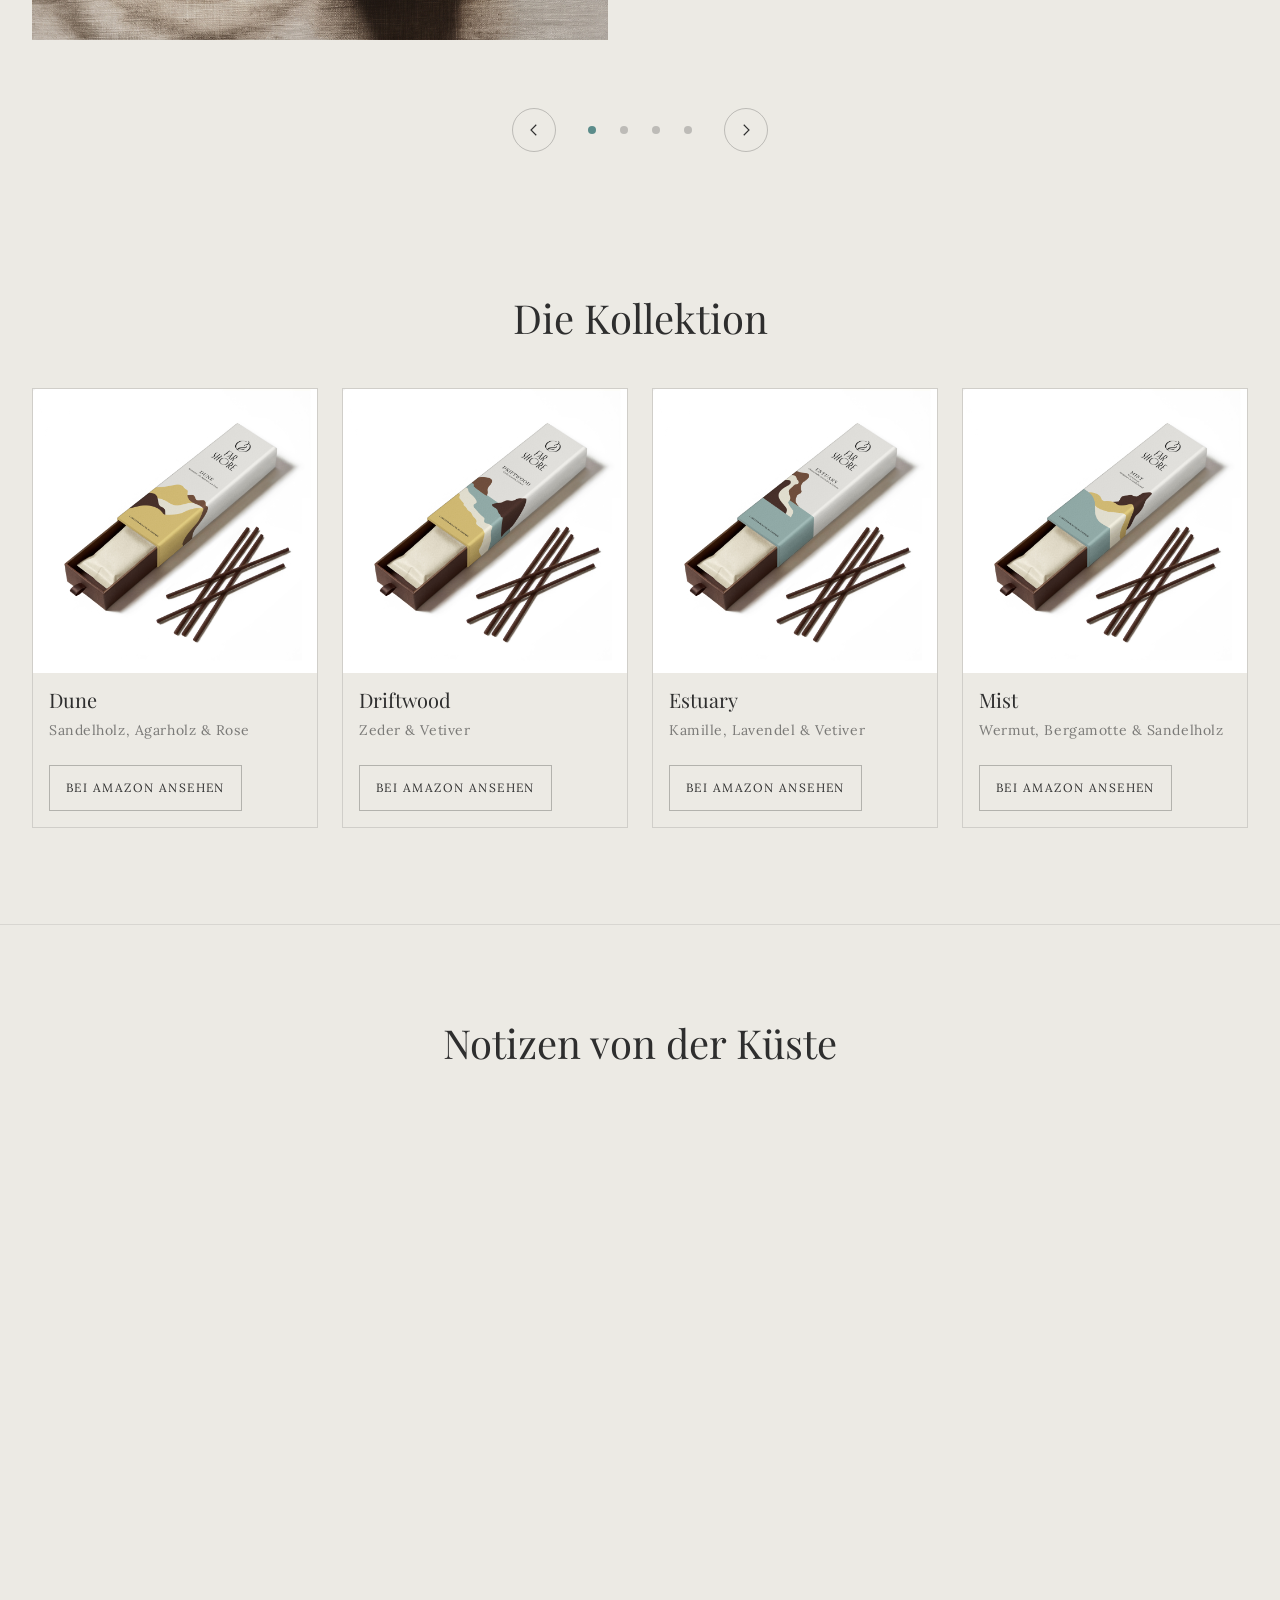
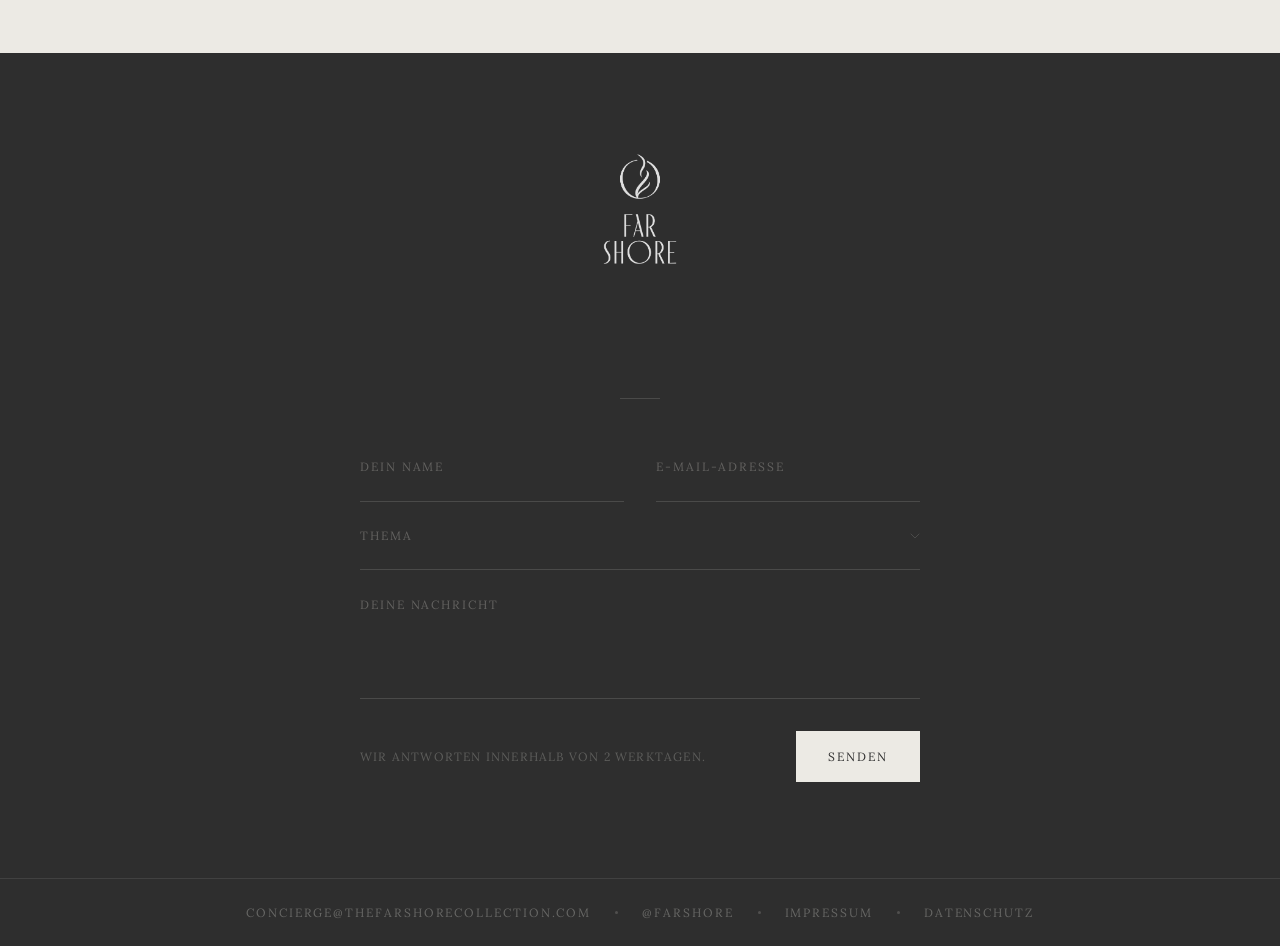
==== commit ea0056a5: "update pic and size" ====
--- a/index.html
+++ b/index.html
@@ -233,7 +233,7 @@
           Du bist angekommen.
         </h1>
         <p class="hero__poetry" data-i18n="hero.poetry">
-          Kein Ort auf einer Karte – nur der stille Rand des Tages.
+          Kein Ort auf einer Karte, sondern der stille Rand des Tages.
         </p>
         <a
           href="#collection"
@@ -450,7 +450,7 @@
               <!-- TODO: replace with the Estuary product listing once live -->
               <a
                 class="product-card__cta"
-                href="https://www.amazon.de"
+                href="https://www.amazon.de/dp/B0HMLMRZ73"
                 target="_blank"
                 rel="noopener noreferrer"
                 data-i18n="product.add_to_cart"
--- a/css/ritual.css
+++ b/css/ritual.css
@@ -2,7 +2,32 @@
 
 .ritual {
   background: var(--color-sand);
-  padding-block: var(--space-24);
+  padding-block: var(--space-24) 0;
+  min-height: 100vh;
+  min-height: 100svh; /* ignores mobile browser toolbars */
+  display: flex;
+  flex-direction: column;
+}
+
+/* Carousel fills the section; track takes the spare height so the
+   controls (appended by carousel.js) sit at the bottom */
+.ritual > .carousel {
+  flex: 1;
+  display: flex;
+  flex-direction: column;
+}
+
+.ritual .carousel__track {
+  flex: 1;
+}
+
+.ritual .carousel__slide {
+  display: flex;
+  align-items: center;
+}
+
+.ritual .carousel__slide > .ritual__inner {
+  flex: 1;
 }
 
 .ritual__inner {
@@ -18,7 +43,7 @@
 /* Parallax image stack */
 .ritual__image-wrap {
   position: relative;
-  aspect-ratio: 4 / 5;
+  aspect-ratio: 1 / 1;
 }
 
 .ritual__image-base,
--- a/css/carousel.css
+++ b/css/carousel.css
@@ -37,7 +37,7 @@
   align-items: center;
   justify-content: center;
   gap: var(--space-6);
-  margin-top: var(--space-12);
+  margin-bottom: var(--space-12);
 }
 
 .carousel__arrow {
@@ -109,6 +109,7 @@
 @media (max-width: 767px) {
   .carousel__controls {
     margin-top: var(--space-2);
+    margin-bottom: 0;
   }
 }
 
--- a/css/collection.css
+++ b/css/collection.css
@@ -21,9 +21,10 @@
 .product-card {
   background: var(--color-sand);
   border: 1px solid rgba(46, 46, 46, 0.15);
-  transition: transform var(--duration-base) var(--ease-out),
-              border-color var(--duration-base) var(--ease-out),
-              box-shadow var(--duration-base) var(--ease-out);
+  transition:
+    transform var(--duration-base) var(--ease-out),
+    border-color var(--duration-base) var(--ease-out),
+    box-shadow var(--duration-base) var(--ease-out);
   overflow: hidden;
 }
 
@@ -39,7 +40,7 @@
 
 .product-card__image-wrap img {
   width: 100%;
-  aspect-ratio: 4 / 5;
+  aspect-ratio: 1 / 1;
   object-fit: cover;
   transition: transform var(--duration-slow) var(--ease-out);
   display: block;
@@ -50,7 +51,7 @@
 }
 
 .product-card__body {
-  padding: var(--space-6);
+  padding: var(--space-4);
   display: flex;
   flex-direction: column;
   gap: var(--space-2);
@@ -82,9 +83,10 @@
   letter-spacing: 0.12em;
   color: var(--color-charcoal);
   border: 1px solid rgba(46, 46, 46, 0.3);
-  transition: background var(--duration-fast) var(--ease-out),
-              color var(--duration-fast) var(--ease-out),
-              border-color var(--duration-fast) var(--ease-out);
+  transition:
+    background var(--duration-fast) var(--ease-out),
+    color var(--duration-fast) var(--ease-out),
+    border-color var(--duration-fast) var(--ease-out);
   border-radius: 0;
   align-self: flex-start;
 }
